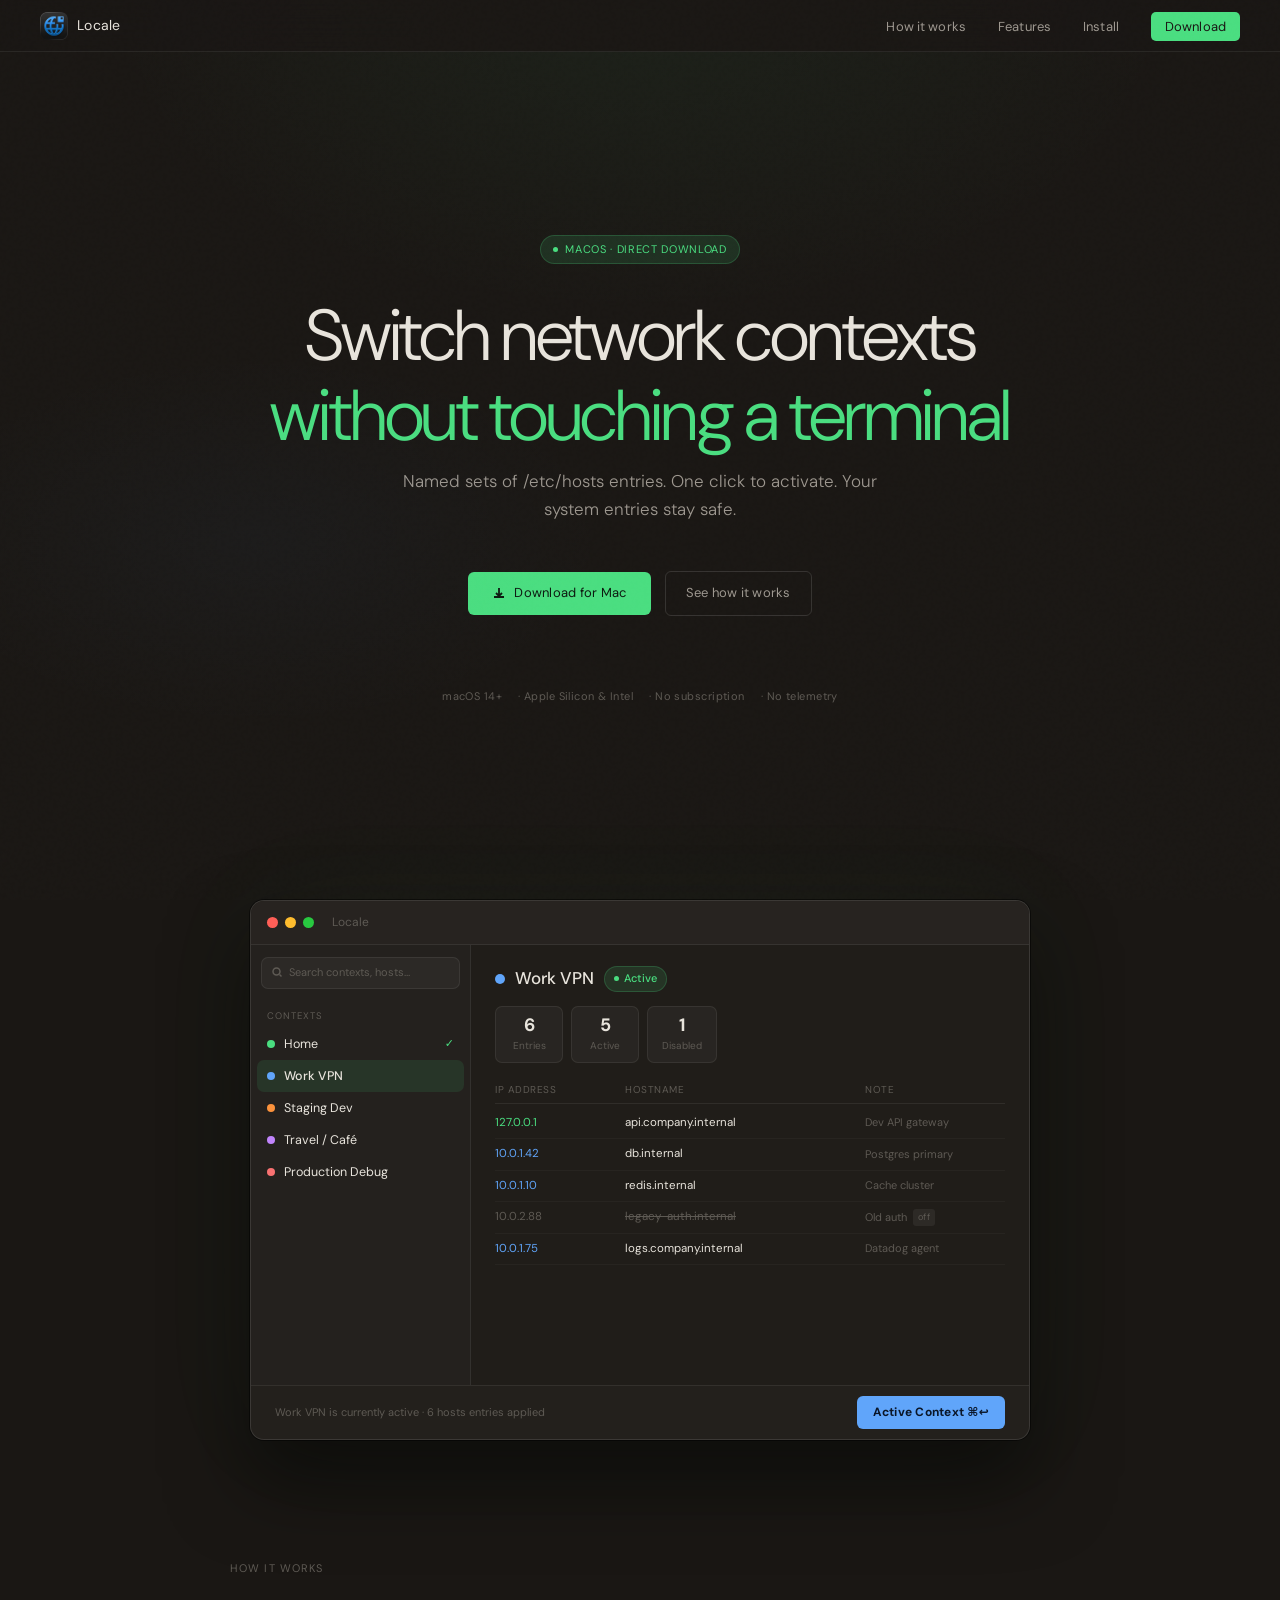
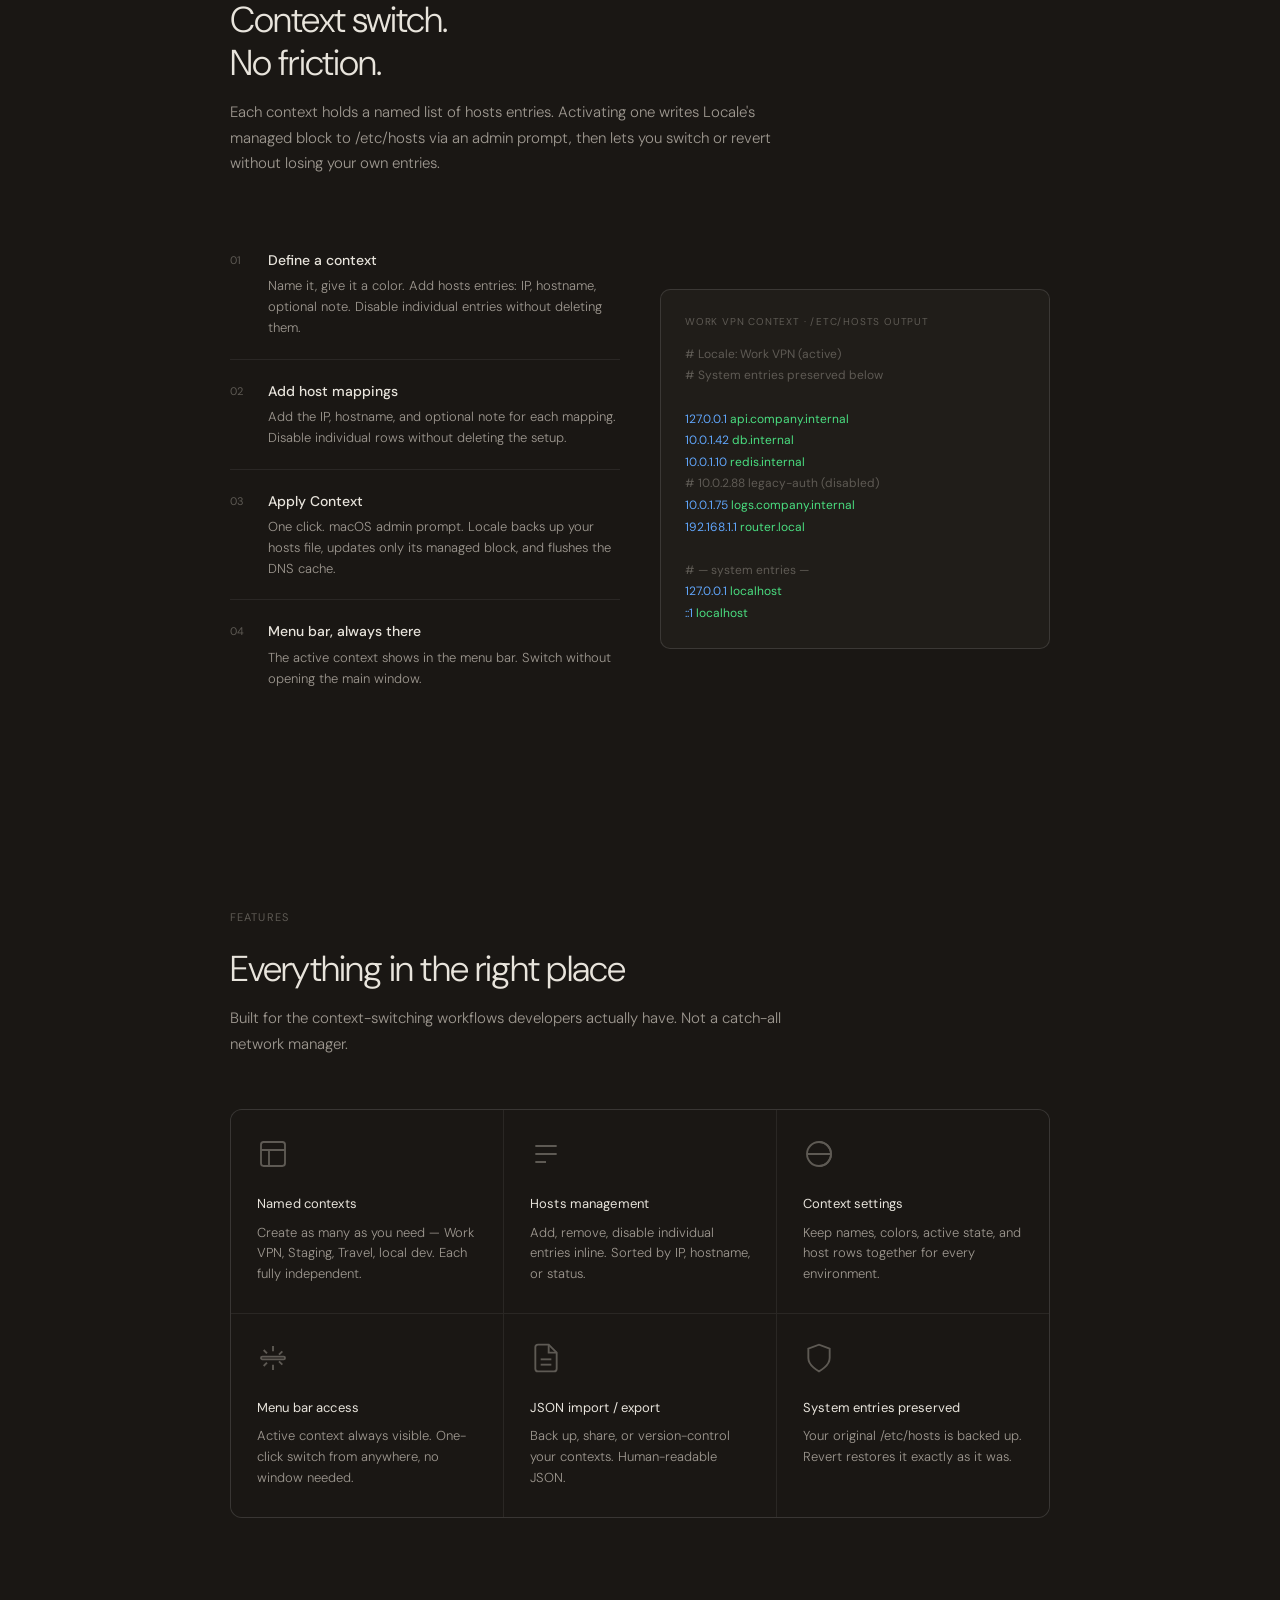
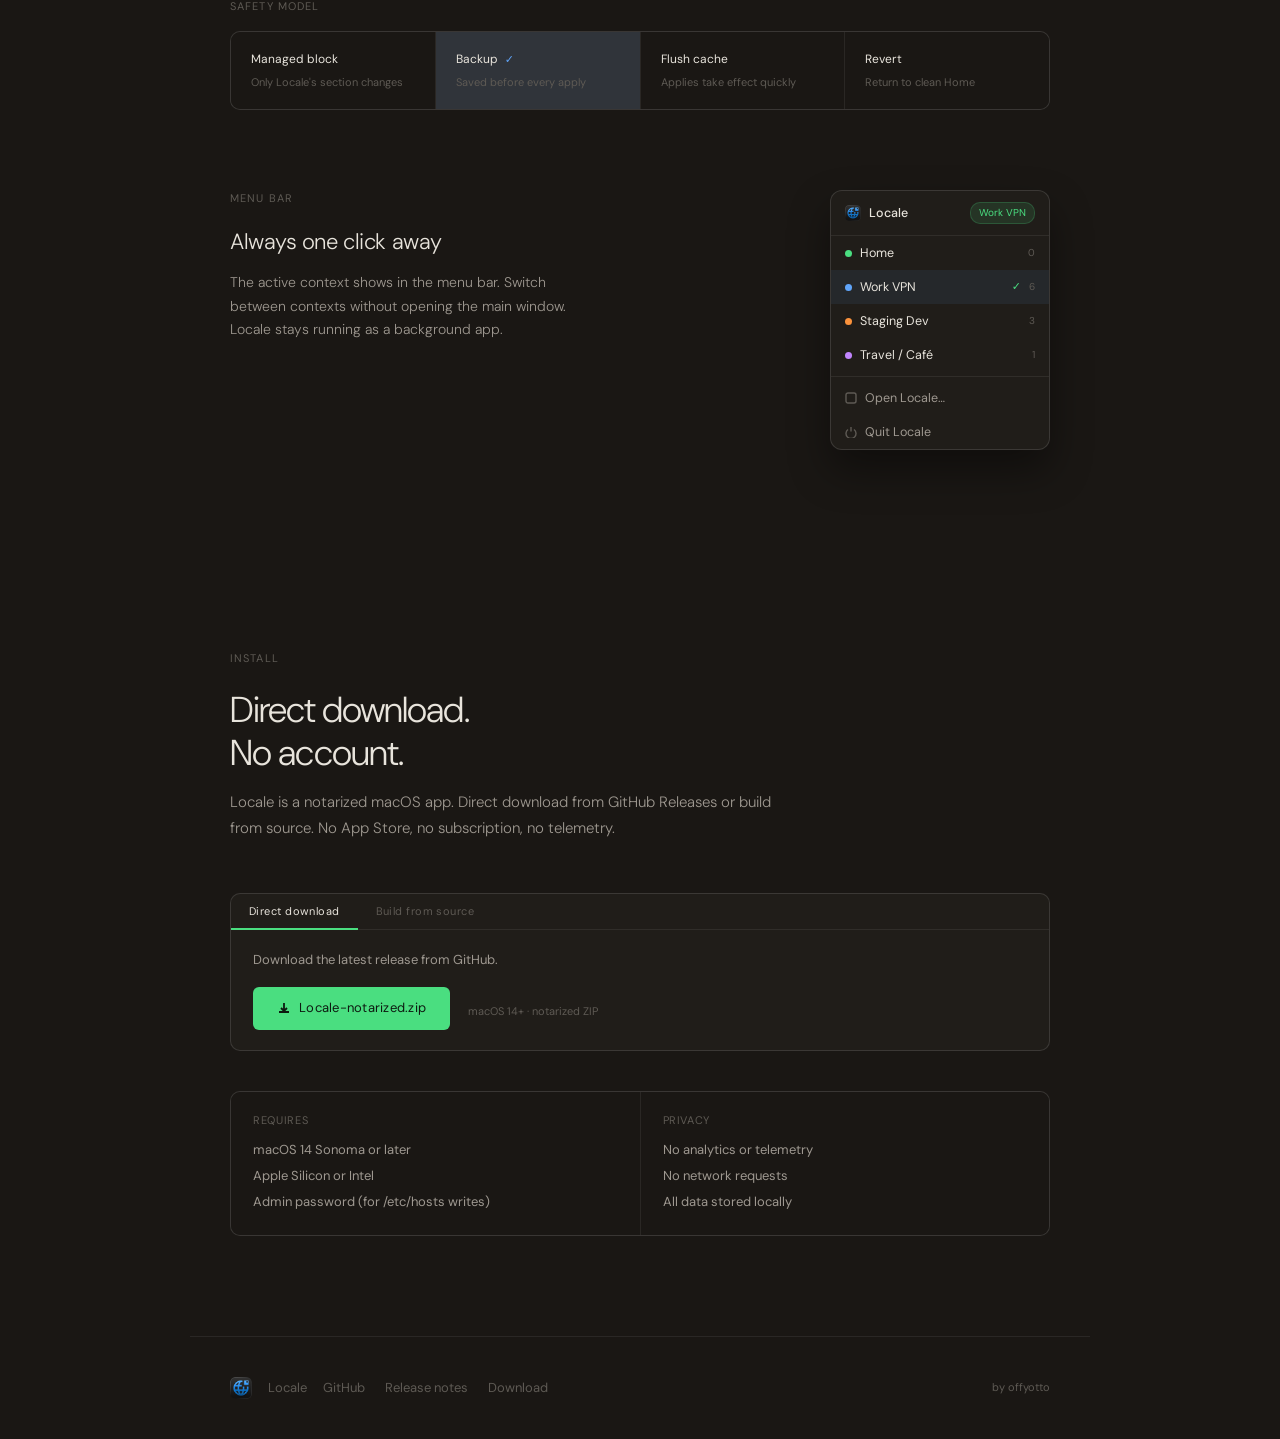
==== website/index.html @ 6a1f57a1 "Use DM Sans across website" ====
<!DOCTYPE html>
<html lang="en">
<head>
<meta charset="UTF-8">
<meta name="viewport" content="width=device-width, initial-scale=1.0">
<title>Locale — macOS Network Context Manager</title>
<meta name="description" content="Locale is a native macOS utility for switching named /etc/hosts contexts safely.">
<meta name="theme-color" content="#1a1714">
<meta property="og:title" content="Locale">
<meta property="og:description" content="Switch named /etc/hosts contexts on macOS without hand-editing system files.">
<meta property="og:type" content="website">
<link rel="icon" href="assets/app-icon-dark.png?v=6" type="image/png" sizes="1024x1024">
<link rel="apple-touch-icon" href="assets/app-icon-dark.png?v=6">
<link rel="preconnect" href="https://fonts.googleapis.com">
<link rel="preconnect" href="https://fonts.gstatic.com" crossorigin>
<link href="https://fonts.googleapis.com/css2?family=DM+Sans:ital,opsz,wght@0,9..40,300;0,9..40,400;0,9..40,500;0,9..40,700;1,9..40,300&display=swap" rel="stylesheet">
<style>
  *, *::before, *::after { box-sizing: border-box; margin: 0; padding: 0; }

  :root {
    --bg: #1a1714;
    --bg2: #201d19;
    --bg3: #272320;
    --border: rgba(255,255,255,0.07);
    --border2: rgba(255,255,255,0.12);
    --text: #e8e4dc;
    --text2: #9e9890;
    --text3: #5e5a54;
    --green: #4ade80;
    --green-dim: rgba(74,222,128,0.12);
    --green-border: rgba(74,222,128,0.2);
    --blue: #60a5fa;
    --blue-dim: rgba(96,165,250,0.1);
    --site-font: 'DM Sans', system-ui, sans-serif;
    --mono: var(--site-font);
    --sans: var(--site-font);
  }

  html { scroll-behavior: smooth; }

  body {
    background: var(--bg);
    color: var(--text);
    font-family: var(--sans);
    font-size: 16px;
    line-height: 1.6;
    -webkit-font-smoothing: antialiased;
    overflow-x: hidden;
  }

  /* NAV */
  nav {
    position: fixed;
    top: 0; left: 0; right: 0;
    z-index: 100;
    display: flex;
    align-items: center;
    justify-content: space-between;
    padding: 0 40px;
    height: 52px;
    background: rgba(26,23,20,0.85);
    backdrop-filter: blur(12px);
    border-bottom: 1px solid var(--border);
  }

  .nav-logo {
    display: flex;
    align-items: center;
    gap: 9px;
    text-decoration: none;
  }

  .nav-icon {
    width: 28px;
    height: 28px;
    background: transparent;
    border: 0;
    border-radius: 6px;
    display: flex;
    align-items: center;
    justify-content: center;
    overflow: hidden;
  }

  .nav-icon svg { width: 12px; height: 12px; }

  .nav-icon img,
  .mb-app-icon,
  .footer-icon {
    display: block;
    width: 100%;
    height: 100%;
    object-fit: contain;
  }

  .mb-app-icon {
    width: 16px;
    height: 16px;
    border-radius: 4px;
  }

  .footer-icon {
    width: 22px;
    height: 22px;
    border-radius: 5px;
  }

  .nav-wordmark {
    font-family: var(--mono);
    font-size: 14px;
    color: var(--text);
    letter-spacing: 0.02em;
  }

  .nav-links {
    display: flex;
    align-items: center;
    gap: 32px;
    list-style: none;
  }

  .nav-links a {
    font-size: 13px;
    color: var(--text2);
    text-decoration: none;
    letter-spacing: 0.01em;
    transition: color 0.15s;
  }

  .nav-links a:hover { color: var(--text); }

  .nav-download {
    font-family: var(--mono);
    font-size: 12px;
    color: var(--bg) !important;
    background: var(--green);
    padding: 6px 14px;
    border-radius: 5px;
    text-decoration: none;
    letter-spacing: 0.01em;
    transition: opacity 0.15s !important;
  }

  .nav-download:hover { opacity: 0.88; }

  /* HERO */
  .hero {
    min-height: 100vh;
    display: flex;
    flex-direction: column;
    align-items: center;
    justify-content: center;
    padding: 120px 40px 80px;
    text-align: center;
    position: relative;
  }

  .hero::before {
    content: '';
    position: absolute;
    top: 0; left: 0; right: 0; bottom: 0;
    background:
      radial-gradient(ellipse 60% 50% at 50% 0%, rgba(74,222,128,0.05) 0%, transparent 70%),
      radial-gradient(ellipse 40% 30% at 20% 60%, rgba(96,165,250,0.03) 0%, transparent 70%);
    pointer-events: none;
  }

  .hero-badge {
    display: inline-flex;
    align-items: center;
    gap: 7px;
    font-family: var(--mono);
    font-size: 11px;
    color: var(--green);
    background: var(--green-dim);
    border: 1px solid var(--green-border);
    padding: 5px 12px;
    border-radius: 20px;
    letter-spacing: 0.06em;
    text-transform: uppercase;
    margin-bottom: 32px;
  }

  .hero-badge-dot {
    width: 5px; height: 5px;
    background: var(--green);
    border-radius: 50%;
    animation: pulse 2s ease-in-out infinite;
  }

  @keyframes pulse {
    0%, 100% { opacity: 1; transform: scale(1); }
    50% { opacity: 0.5; transform: scale(0.8); }
  }

  .hero-title {
    font-family: var(--sans);
    font-size: clamp(40px, 6vw, 72px);
    font-weight: 300;
    line-height: 1.1;
    letter-spacing: -0.03em;
    color: var(--text);
    margin-bottom: 12px;
    max-width: 800px;
  }

  .hero-title em {
    font-style: normal;
    color: var(--green);
  }

  .hero-sub {
    font-size: 17px;
    font-weight: 300;
    color: var(--text2);
    max-width: 480px;
    margin: 0 auto 48px;
    line-height: 1.65;
  }

  .hero-actions {
    display: flex;
    align-items: center;
    gap: 14px;
    margin-bottom: 72px;
    flex-wrap: wrap;
    justify-content: center;
  }

  .btn-primary {
    font-family: var(--mono);
    font-size: 13px;
    background: var(--green);
    color: #0d1a10;
    padding: 11px 24px;
    border-radius: 6px;
    text-decoration: none;
    letter-spacing: 0.02em;
    transition: opacity 0.15s, transform 0.15s;
    display: inline-flex;
    align-items: center;
    gap: 8px;
  }

  .btn-primary:hover { opacity: 0.88; transform: translateY(-1px); }

  .btn-secondary {
    font-family: var(--mono);
    font-size: 13px;
    color: var(--text2);
    padding: 11px 20px;
    border-radius: 6px;
    border: 1px solid var(--border2);
    text-decoration: none;
    letter-spacing: 0.02em;
    transition: color 0.15s, border-color 0.15s;
    background: transparent;
    cursor: pointer;
  }

  .btn-secondary:hover { color: var(--text); border-color: rgba(255,255,255,0.2); }

  .hero-meta {
    font-family: var(--mono);
    font-size: 11px;
    color: var(--text3);
    letter-spacing: 0.04em;
    display: flex;
    align-items: center;
    gap: 16px;
  }

  .hero-meta span::before { content: '· '; }
  .hero-meta span:first-child::before { content: ''; }

  /* APP SCREENSHOT */
  .screenshot-wrap {
    width: 100%;
    max-width: 860px;
    margin: 0 auto 120px;
    padding: 0 40px;
    opacity: 0;
    transform: translateY(24px);
    transition: opacity 0.7s ease, transform 0.7s ease;
  }

  .screenshot-wrap.visible { opacity: 1; transform: translateY(0); }

  .screenshot-frame {
    background: var(--bg2);
    border: 1px solid var(--border2);
    border-radius: 14px;
    overflow: hidden;
    box-shadow:
      0 0 0 1px rgba(0,0,0,0.5),
      0 40px 80px rgba(0,0,0,0.5),
      0 0 120px rgba(74,222,128,0.04);
  }

  .screenshot-titlebar {
    background: var(--bg3);
    border-bottom: 1px solid var(--border);
    padding: 12px 16px;
    display: flex;
    align-items: center;
    gap: 10px;
  }

  .traffic-lights {
    display: flex;
    gap: 7px;
  }

  .tl {
    width: 11px; height: 11px;
    border-radius: 50%;
  }

  .tl-red { background: #ff5f57; }
  .tl-yellow { background: #febc2e; }
  .tl-green { background: #28c840; }

  .titlebar-name {
    font-family: var(--mono);
    font-size: 12px;
    color: var(--text3);
    margin-left: 8px;
  }

  /* APP MOCKUP */
  .app-body {
    display: grid;
    grid-template-columns: 220px 1fr;
    min-height: 440px;
  }

  .app-sidebar {
    background: rgba(255,255,255,0.02);
    border-right: 1px solid var(--border);
    padding: 12px 0;
  }

  .app-search {
    margin: 0 10px 12px;
    background: rgba(255,255,255,0.04);
    border: 1px solid var(--border);
    border-radius: 7px;
    padding: 6px 10px;
    display: flex;
    align-items: center;
    gap: 6px;
  }

  .app-search span {
    font-family: var(--mono);
    font-size: 11px;
    color: var(--text3);
  }

  .sidebar-section-label {
    font-family: var(--mono);
    font-size: 9.5px;
    letter-spacing: 0.1em;
    color: var(--text3);
    padding: 8px 16px 4px;
    text-transform: uppercase;
  }

  .ctx-row {
    display: flex;
    align-items: center;
    gap: 9px;
    padding: 6px 10px;
    margin: 0 6px;
    border-radius: 7px;
    cursor: default;
    transition: background 0.1s;
  }

  .ctx-row.active {
    background: rgba(74,222,128,0.1);
  }

  .ctx-row:not(.active):hover { background: rgba(255,255,255,0.04); }

  .ctx-dot {
    width: 8px; height: 8px;
    border-radius: 50%;
    flex-shrink: 0;
  }

  .ctx-name {
    font-size: 12.5px;
    color: var(--text);
    flex: 1;
  }

  .ctx-name,
  .host-ip,
  .host-name,
  .host-note,
  .mb-row-left,
  .install-cmd-text {
    min-width: 0;
    overflow: hidden;
    text-overflow: ellipsis;
    white-space: nowrap;
  }

  .ctx-row.active .ctx-name { font-weight: 500; }

  .ctx-check {
    font-family: var(--mono);
    font-size: 11px;
    color: var(--green);
  }

  .app-main {
    padding: 20px 24px;
    display: flex;
    flex-direction: column;
    gap: 14px;
  }

  .app-context-header {
    display: flex;
    align-items: center;
    gap: 10px;
  }

  .app-ctx-dot {
    width: 10px; height: 10px;
    border-radius: 50%;
    background: var(--blue);
  }

  .app-ctx-name {
    font-size: 17px;
    font-weight: 500;
    color: var(--text);
  }

  .active-badge {
    display: inline-flex;
    align-items: center;
    gap: 5px;
    font-size: 11px;
    color: var(--green);
    background: var(--green-dim);
    border: 1px solid var(--green-border);
    padding: 3px 9px;
    border-radius: 20px;
    font-weight: 500;
  }

  .active-badge-dot {
    width: 5px; height: 5px;
    background: var(--green);
    border-radius: 50%;
    animation: pulse 2s ease-in-out infinite;
  }

  .app-stats {
    display: flex;
    gap: 8px;
  }

  .stat-chip {
    background: rgba(255,255,255,0.04);
    border: 1px solid var(--border);
    border-radius: 7px;
    padding: 8px 14px;
    text-align: center;
    min-width: 68px;
  }

  .stat-n {
    font-family: var(--mono);
    font-size: 18px;
    font-weight: 700;
    color: var(--text);
    line-height: 1.2;
  }

  .stat-label {
    font-size: 10px;
    color: var(--text3);
    margin-top: 1px;
  }

  .host-table {
    flex: 1;
  }

  .host-table-head {
    display: grid;
    grid-template-columns: 130px 1fr 140px;
    padding: 5px 0;
    border-bottom: 1px solid var(--border);
    margin-bottom: 4px;
  }

  .host-table-head span {
    font-family: var(--mono);
    font-size: 10px;
    color: var(--text3);
    letter-spacing: 0.05em;
    text-transform: uppercase;
  }

  .host-row {
    display: grid;
    grid-template-columns: 130px 1fr 140px;
    padding: 6px 0;
    border-bottom: 1px solid rgba(255,255,255,0.03);
    align-items: center;
  }

  .host-ip {
    font-family: var(--mono);
    font-size: 11.5px;
    color: var(--blue);
  }

  .host-ip.loopback { color: var(--green); }
  .host-ip.disabled { color: var(--text3); }

  .host-name {
    font-family: var(--mono);
    font-size: 11.5px;
    color: var(--text);
  }

  .host-name.disabled {
    color: var(--text3);
    text-decoration: line-through;
    text-decoration-color: var(--text3);
  }

  .host-note {
    font-size: 11px;
    color: var(--text3);
    display: flex;
    align-items: center;
    gap: 6px;
  }

  .off-pill {
    font-family: var(--mono);
    font-size: 9px;
    background: rgba(255,255,255,0.06);
    border-radius: 3px;
    padding: 1px 5px;
    color: var(--text3);
    letter-spacing: 0.05em;
  }

  .app-bottom {
    display: flex;
    align-items: center;
    justify-content: space-between;
    padding: 10px 24px;
    border-top: 1px solid var(--border);
    background: rgba(255,255,255,0.01);
  }

  .app-status-text {
    font-family: var(--mono);
    font-size: 11px;
    color: var(--text3);
  }

  .apply-btn {
    font-family: var(--mono);
    font-size: 12px;
    background: var(--blue);
    color: #0a1628;
    padding: 7px 16px;
    border-radius: 6px;
    font-weight: 700;
    letter-spacing: 0.02em;
  }

  /* FEATURES */
  .section {
    max-width: 900px;
    margin: 0 auto;
    padding: 0 40px 100px;
  }

  .section-label {
    font-family: var(--mono);
    font-size: 11px;
    letter-spacing: 0.1em;
    color: var(--text3);
    text-transform: uppercase;
    margin-bottom: 20px;
  }

  .section-title {
    font-size: clamp(26px, 3vw, 36px);
    font-weight: 300;
    letter-spacing: -0.025em;
    color: var(--text);
    line-height: 1.2;
    margin-bottom: 16px;
  }

  .section-body {
    font-size: 15px;
    font-weight: 300;
    color: var(--text2);
    max-width: 560px;
    line-height: 1.7;
    margin-bottom: 52px;
  }

  .features-grid {
    display: grid;
    grid-template-columns: repeat(3, 1fr);
    gap: 1px;
    background: var(--border);
    border: 1px solid var(--border);
    border-radius: 12px;
    overflow: hidden;
    margin-bottom: 80px;
  }

  .feature-cell {
    background: var(--bg);
    padding: 28px 26px;
    transition: background 0.2s;
  }

  .feature-cell:hover { background: var(--bg2); }

  .feature-icon {
    width: 32px;
    height: 32px;
    margin-bottom: 16px;
    color: var(--text3);
  }

  .feature-title {
    font-family: var(--mono);
    font-size: 13px;
    color: var(--text);
    margin-bottom: 8px;
    letter-spacing: 0.01em;
  }

  .feature-desc {
    font-size: 13px;
    font-weight: 300;
    color: var(--text2);
    line-height: 1.6;
  }

  /* HOW IT WORKS */
  .how-grid {
    display: grid;
    grid-template-columns: 1fr 1fr;
    gap: 40px;
    align-items: center;
    margin-bottom: 100px;
  }

  .how-steps {
    display: flex;
    flex-direction: column;
    gap: 0;
  }

  .how-step {
    display: flex;
    gap: 18px;
    padding: 20px 0;
    border-bottom: 1px solid var(--border);
    opacity: 0;
    transform: translateX(-12px);
    transition: opacity 0.5s ease, transform 0.5s ease;
  }

  .how-step.visible { opacity: 1; transform: translateX(0); }
  .how-step:last-child { border-bottom: none; }

  .how-step-n {
    font-family: var(--mono);
    font-size: 11px;
    color: var(--text3);
    padding-top: 3px;
    min-width: 20px;
  }

  .how-step-content {}

  .how-step-title {
    font-size: 14px;
    font-weight: 500;
    color: var(--text);
    margin-bottom: 5px;
  }

  .how-step-desc {
    font-size: 13px;
    font-weight: 300;
    color: var(--text2);
    line-height: 1.6;
  }

  .how-code {
    background: var(--bg2);
    border: 1px solid var(--border2);
    border-radius: 10px;
    padding: 24px;
    overflow: hidden;
  }

  .how-code-label {
    font-family: var(--mono);
    font-size: 10px;
    color: var(--text3);
    letter-spacing: 0.08em;
    text-transform: uppercase;
    margin-bottom: 14px;
  }

  .code-block {
    font-family: var(--mono);
    font-size: 12px;
    line-height: 1.8;
  }

  .code-comment { color: var(--text3); }
  .code-ip { color: var(--blue); }
  .code-host { color: var(--green); }
  .code-note { color: #d4975b; }
  .code-dim { color: var(--text3); }

  /* SAFETY MODEL */
  .dns-row {
    display: grid;
    grid-template-columns: repeat(4, 1fr);
    gap: 1px;
    background: var(--border);
    border: 1px solid var(--border);
    border-radius: 10px;
    overflow: hidden;
    margin-bottom: 80px;
  }

  .dns-cell {
    background: var(--bg);
    padding: 18px 20px;
    transition: background 0.15s;
  }

  .dns-cell:hover { background: var(--bg2); }

  .dns-cell.selected { background: var(--blue-dim); }

  .dns-cell-name {
    font-family: var(--mono);
    font-size: 12px;
    color: var(--text);
    margin-bottom: 4px;
    display: flex;
    align-items: center;
    gap: 7px;
  }

  .dns-check {
    font-size: 11px;
    color: var(--blue);
  }

  .dns-addr {
    font-family: var(--mono);
    font-size: 11px;
    color: var(--text3);
  }

  /* MENUBAR SECTION */
  .menubar-demo {
    display: flex;
    gap: 40px;
    align-items: flex-start;
    margin-bottom: 100px;
  }

  .menubar-text { flex: 1; }

  .menubar-mockup {
    background: var(--bg2);
    border: 1px solid var(--border2);
    border-radius: 12px;
    overflow: hidden;
    width: 220px;
    flex-shrink: 0;
    box-shadow: 0 20px 40px rgba(0,0,0,0.4);
  }

  .mb-header {
    display: flex;
    align-items: center;
    justify-content: space-between;
    padding: 11px 14px;
    border-bottom: 1px solid var(--border);
  }

  .mb-header-left {
    display: flex;
    align-items: center;
    gap: 8px;
    font-family: var(--mono);
    font-size: 12.5px;
    color: var(--text);
    font-weight: 500;
  }

  .mb-active-pill {
    font-family: var(--mono);
    font-size: 10px;
    color: var(--green);
    background: var(--green-dim);
    border: 1px solid var(--green-border);
    padding: 2px 8px;
    border-radius: 10px;
  }

  .mb-row {
    display: flex;
    align-items: center;
    justify-content: space-between;
    padding: 7px 14px;
    transition: background 0.1s;
  }

  .mb-row:hover { background: rgba(255,255,255,0.05); }

  .mb-row-left {
    display: flex;
    align-items: center;
    gap: 8px;
    font-size: 12.5px;
    color: var(--text);
  }

  .mb-dot {
    width: 7px; height: 7px;
    border-radius: 50%;
  }

  .mb-row-right {
    display: flex;
    align-items: center;
    gap: 8px;
  }

  .mb-check { font-family: var(--mono); font-size: 11px; color: var(--green); }
  .mb-count { font-family: var(--mono); font-size: 10px; color: var(--text3); }

  .mb-divider {
    height: 1px;
    background: var(--border);
    margin: 4px 0;
  }

  .mb-action {
    display: flex;
    align-items: center;
    gap: 8px;
    padding: 7px 14px;
    font-size: 12.5px;
    color: var(--text2);
    transition: background 0.1s;
  }

  .mb-action:hover { background: rgba(255,255,255,0.05); }

  /* INSTALL */
  .install-block {
    background: var(--bg2);
    border: 1px solid var(--border2);
    border-radius: 10px;
    overflow: hidden;
    margin-bottom: 40px;
  }

  .install-tab-row {
    display: flex;
    border-bottom: 1px solid var(--border);
  }

  .install-tab {
    font-family: var(--mono);
    font-size: 11px;
    padding: 10px 18px;
    color: var(--text3);
    letter-spacing: 0.04em;
    cursor: pointer;
    border-bottom: 2px solid transparent;
    margin-bottom: -1px;
    transition: color 0.15s;
    background: none;
    border-top: none;
    border-left: none;
    border-right: none;
  }

  .install-tab.active {
    color: var(--text);
    border-bottom-color: var(--green);
  }

  .install-content {
    padding: 20px 22px;
  }

  .install-cmd {
    font-family: var(--mono);
    font-size: 13px;
    color: var(--text2);
    display: flex;
    align-items: center;
    gap: 10px;
  }

  .install-prompt { color: var(--text3); }
  .install-cmd-text { color: var(--green); }

  /* FOOTER */
  footer {
    border-top: 1px solid var(--border);
    padding: 40px;
    display: flex;
    align-items: center;
    justify-content: space-between;
    max-width: 900px;
    margin: 0 auto;
  }

  .footer-left {
    display: flex;
    align-items: center;
    gap: 16px;
  }

  .footer-logo {
    font-family: var(--mono);
    font-size: 13px;
    color: var(--text3);
  }

  .footer-links {
    display: flex;
    gap: 20px;
  }

  .footer-links a {
    font-size: 13px;
    color: var(--text3);
    text-decoration: none;
    transition: color 0.15s;
  }

  .footer-links a:hover { color: var(--text2); }

  .footer-right {
    font-family: var(--mono);
    font-size: 11px;
    color: var(--text3);
  }

  /* RESPONSIVE */
  @media (max-width: 920px) {
    nav {
      padding: 0 22px;
    }

    .nav-links {
      gap: 18px;
    }

    .hero {
      padding-right: 24px;
      padding-left: 24px;
    }

    .screenshot-wrap,
    .section {
      padding-right: 24px;
      padding-left: 24px;
    }

    .features-grid {
      grid-template-columns: repeat(2, 1fr);
    }

    .how-grid,
    .menubar-demo {
      grid-template-columns: 1fr;
      display: grid;
      gap: 28px;
    }

    .menubar-mockup {
      width: min(100%, 320px);
    }

    .dns-row {
      grid-template-columns: repeat(2, 1fr);
    }
  }

  @media (max-width: 640px) {
    nav {
      height: 58px;
      padding: 0 16px;
    }

    .nav-links li:not(:last-child) {
      display: none;
    }

    .nav-download {
      padding: 7px 12px;
    }

    .hero {
      min-height: auto;
      padding: 104px 18px 64px;
    }

    .hero-title {
      font-size: clamp(38px, 12vw, 58px);
    }

    .hero-actions,
    .hero-meta {
      display: grid;
      width: 100%;
      max-width: 320px;
    }

    .btn-primary,
    .btn-secondary {
      justify-content: center;
    }

    .hero-meta {
      gap: 6px;
      justify-items: center;
    }

    .hero-meta span::before {
      content: "";
    }

    .screenshot-wrap {
      padding: 0 14px;
      margin-bottom: 76px;
    }

    .app-body {
      grid-template-columns: 1fr;
      min-height: 390px;
    }

    .app-sidebar {
      display: none;
    }

    .app-main {
      padding: 18px;
    }

    .app-context-header {
      flex-wrap: wrap;
    }

    .app-stats {
      display: grid;
      grid-template-columns: repeat(3, minmax(0, 1fr));
    }

    .stat-chip {
      min-width: 0;
      padding: 8px;
    }

    .host-table-head,
    .host-row {
      grid-template-columns: 112px minmax(0, 1fr);
    }

    .host-table-head span:last-child,
    .host-note {
      display: none;
    }

    .app-bottom {
      align-items: flex-start;
      flex-direction: column;
      gap: 10px;
      padding: 12px 18px;
    }

    .section {
      padding: 0 18px 76px;
    }

    .features-grid,
    .dns-row {
      grid-template-columns: 1fr;
    }

    .how-code {
      padding: 18px;
      overflow-x: auto;
    }

    .code-block {
      min-width: 420px;
    }

    .install-tab {
      flex: 1;
      padding-right: 10px;
      padding-left: 10px;
    }

    #install > div[style*="grid-template-columns"] {
      grid-template-columns: 1fr !important;
    }

    footer {
      align-items: flex-start;
      flex-direction: column;
      gap: 18px;
      padding: 28px 18px;
    }

    .footer-left,
    .footer-links {
      flex-wrap: wrap;
    }
  }

  /* SCROLL REVEAL */
  .reveal {
    opacity: 0;
    transform: translateY(16px);
    transition: opacity 0.6s ease, transform 0.6s ease;
  }

  .reveal.visible { opacity: 1; transform: translateY(0); }

  /* GRAIN OVERLAY */
  body::after {
    content: '';
    position: fixed;
    inset: 0;
    pointer-events: none;
    z-index: 9999;
    background-image: url("data:image/svg+xml,%3Csvg viewBox='0 0 256 256' xmlns='http://www.w3.org/2000/svg'%3E%3Cfilter id='noise'%3E%3CfeTurbulence type='fractalNoise' baseFrequency='0.9' numOctaves='4' stitchTiles='stitch'/%3E%3C/filter%3E%3Crect width='100%25' height='100%25' filter='url(%23noise)' opacity='0.035'/%3E%3C/svg%3E");
    opacity: 0.4;
  }
</style>
</head>
<body>

<nav>
  <a href="#top" class="nav-logo">
    <div class="nav-icon">
      <img src="assets/app-icon-dark.png?v=6" alt="">
    </div>
    <span class="nav-wordmark">Locale</span>
  </a>
  <ul class="nav-links">
    <li><a href="#how">How it works</a></li>
    <li><a href="#features">Features</a></li>
    <li><a href="#install">Install</a></li>
    <li><a href="https://github.com/offyotto/Locale/releases/download/v1.0.0/Locale-notarized.zip" class="nav-download">Download</a></li>
  </ul>
</nav>

<!-- HERO -->
<section class="hero" id="top">
  <div class="hero-badge">
    <div class="hero-badge-dot"></div>
    macOS · Direct download
  </div>
  <h1 class="hero-title">
    Switch network contexts<br><em>without touching a terminal</em>
  </h1>
  <p class="hero-sub">
    Named sets of /etc/hosts entries. One click to activate. Your system entries stay safe.
  </p>
  <div class="hero-actions">
    <a href="https://github.com/offyotto/Locale/releases/download/v1.0.0/Locale-notarized.zip" class="btn-primary">
      <svg width="14" height="14" viewBox="0 0 14 14" fill="none" stroke="currentColor" stroke-width="1.8">
        <path d="M7 2v7M4 7l3 3 3-3M2 11h10"/>
      </svg>
      Download for Mac
    </a>
    <a href="#how" class="btn-secondary">See how it works</a>
  </div>
  <div class="hero-meta">
    <span>macOS 14+</span>
    <span>Apple Silicon &amp; Intel</span>
    <span>No subscription</span>
    <span>No telemetry</span>
  </div>
</section>

<!-- SCREENSHOT -->
<div class="screenshot-wrap" id="screenshot">
  <div class="screenshot-frame">
    <div class="screenshot-titlebar">
      <div class="traffic-lights">
        <div class="tl tl-red"></div>
        <div class="tl tl-yellow"></div>
        <div class="tl tl-green"></div>
      </div>
      <span class="titlebar-name">Locale</span>
    </div>
    <div class="app-body">
      <div class="app-sidebar">
        <div class="app-search">
          <svg width="11" height="11" viewBox="0 0 11 11" fill="none" stroke="currentColor" stroke-width="1.5" style="color: #5e5a54; flex-shrink:0;">
            <circle cx="4.5" cy="4.5" r="3.5"/><path d="m7.5 7.5 2 2"/>
          </svg>
          <span>Search contexts, hosts…</span>
        </div>
        <div class="sidebar-section-label">Contexts</div>
        <div class="ctx-row">
          <div class="ctx-dot" style="background:#4ade80"></div>
          <span class="ctx-name">Home</span>
          <span class="ctx-check">✓</span>
        </div>
        <div class="ctx-row active">
          <div class="ctx-dot" style="background:#60a5fa"></div>
          <span class="ctx-name" style="font-weight:500">Work VPN</span>
        </div>
        <div class="ctx-row">
          <div class="ctx-dot" style="background:#fb923c"></div>
          <span class="ctx-name">Staging Dev</span>
        </div>
        <div class="ctx-row">
          <div class="ctx-dot" style="background:#c084fc"></div>
          <span class="ctx-name">Travel / Café</span>
        </div>
        <div class="ctx-row">
          <div class="ctx-dot" style="background:#f87171"></div>
          <span class="ctx-name">Production Debug</span>
        </div>
      </div>
      <div class="app-main">
        <div class="app-context-header">
          <div class="app-ctx-dot"></div>
          <span class="app-ctx-name">Work VPN</span>
          <div class="active-badge">
            <div class="active-badge-dot"></div>
            Active
          </div>
        </div>
        <div class="app-stats">
          <div class="stat-chip"><div class="stat-n">6</div><div class="stat-label">Entries</div></div>
          <div class="stat-chip"><div class="stat-n">5</div><div class="stat-label">Active</div></div>
          <div class="stat-chip"><div class="stat-n">1</div><div class="stat-label">Disabled</div></div>
        </div>
        <div class="host-table">
          <div class="host-table-head">
            <span>IP Address</span><span>Hostname</span><span>Note</span>
          </div>
          <div class="host-row">
            <span class="host-ip loopback">127.0.0.1</span>
            <span class="host-name">api.company.internal</span>
            <span class="host-note">Dev API gateway</span>
          </div>
          <div class="host-row">
            <span class="host-ip">10.0.1.42</span>
            <span class="host-name">db.internal</span>
            <span class="host-note">Postgres primary</span>
          </div>
          <div class="host-row">
            <span class="host-ip">10.0.1.10</span>
            <span class="host-name">redis.internal</span>
            <span class="host-note">Cache cluster</span>
          </div>
          <div class="host-row">
            <span class="host-ip disabled">10.0.2.88</span>
            <span class="host-name disabled">legacy-auth.internal</span>
            <span class="host-note">Old auth <span class="off-pill">off</span></span>
          </div>
          <div class="host-row">
            <span class="host-ip">10.0.1.75</span>
            <span class="host-name">logs.company.internal</span>
            <span class="host-note">Datadog agent</span>
          </div>
        </div>
      </div>
    </div>
    <div class="app-bottom">
      <span class="app-status-text">Work VPN is currently active · 6 hosts entries applied</span>
      <div class="apply-btn">Active Context ⌘↩</div>
    </div>
  </div>
</div>

<!-- HOW IT WORKS -->
<section class="section" id="how">
  <p class="section-label reveal">How it works</p>
  <h2 class="section-title reveal">Context switch.<br>No friction.</h2>
  <p class="section-body reveal">
    Each context holds a named list of hosts entries. Activating one writes Locale's managed block to /etc/hosts via an admin prompt, then lets you switch or revert without losing your own entries.
  </p>

  <div class="how-grid">
    <div class="how-steps">
      <div class="how-step" data-delay="0">
        <span class="how-step-n">01</span>
        <div class="how-step-content">
          <div class="how-step-title">Define a context</div>
          <div class="how-step-desc">Name it, give it a color. Add hosts entries: IP, hostname, optional note. Disable individual entries without deleting them.</div>
        </div>
      </div>
      <div class="how-step" data-delay="100">
        <span class="how-step-n">02</span>
        <div class="how-step-content">
          <div class="how-step-title">Add host mappings</div>
          <div class="how-step-desc">Add the IP, hostname, and optional note for each mapping. Disable individual rows without deleting the setup.</div>
        </div>
      </div>
      <div class="how-step" data-delay="200">
        <span class="how-step-n">03</span>
        <div class="how-step-content">
          <div class="how-step-title">Apply Context</div>
          <div class="how-step-desc">One click. macOS admin prompt. Locale backs up your hosts file, updates only its managed block, and flushes the DNS cache.</div>
        </div>
      </div>
      <div class="how-step" data-delay="300">
        <span class="how-step-n">04</span>
        <div class="how-step-content">
          <div class="how-step-title">Menu bar, always there</div>
          <div class="how-step-desc">The active context shows in the menu bar. Switch without opening the main window.</div>
        </div>
      </div>
    </div>

    <div class="how-code reveal">
      <div class="how-code-label">Work VPN context · /etc/hosts output</div>
      <div class="code-block">
        <div><span class="code-comment"># Locale: Work VPN (active)</span></div>
        <div><span class="code-comment"># System entries preserved below</span></div>
        <div>&nbsp;</div>
        <div><span class="code-ip">127.0.0.1</span>  <span class="code-host">api.company.internal</span></div>
        <div><span class="code-ip">10.0.1.42</span>  <span class="code-host">db.internal</span></div>
        <div><span class="code-ip">10.0.1.10</span>  <span class="code-host">redis.internal</span></div>
        <div><span class="code-comment"># 10.0.2.88  legacy-auth  (disabled)</span></div>
        <div><span class="code-ip">10.0.1.75</span>  <span class="code-host">logs.company.internal</span></div>
        <div><span class="code-ip">192.168.1.1</span> <span class="code-host">router.local</span></div>
        <div>&nbsp;</div>
        <div><span class="code-comment"># — system entries —</span></div>
        <div><span class="code-ip">127.0.0.1</span>  <span class="code-host">localhost</span></div>
        <div><span class="code-ip">::1</span>        <span class="code-host">localhost</span></div>
      </div>
    </div>
  </div>
</section>

<!-- FEATURES -->
<section class="section" id="features">
  <p class="section-label reveal">Features</p>
  <h2 class="section-title reveal">Everything in the right place</h2>
  <p class="section-body reveal">
    Built for the context-switching workflows developers actually have. Not a catch-all network manager.
  </p>

  <div class="features-grid reveal">
    <div class="feature-cell">
      <svg class="feature-icon" viewBox="0 0 24 24" fill="none" stroke="currentColor" stroke-width="1.4">
        <rect x="3" y="3" width="18" height="18" rx="2"/>
        <path d="M3 9h18M9 21V9"/>
      </svg>
      <div class="feature-title">Named contexts</div>
      <div class="feature-desc">Create as many as you need — Work VPN, Staging, Travel, local dev. Each fully independent.</div>
    </div>
    <div class="feature-cell">
      <svg class="feature-icon" viewBox="0 0 24 24" fill="none" stroke="currentColor" stroke-width="1.4">
        <path d="M4 6h16M4 12h16M4 18h8"/>
      </svg>
      <div class="feature-title">Hosts management</div>
      <div class="feature-desc">Add, remove, disable individual entries inline. Sorted by IP, hostname, or status.</div>
    </div>
    <div class="feature-cell">
      <svg class="feature-icon" viewBox="0 0 24 24" fill="none" stroke="currentColor" stroke-width="1.4">
        <circle cx="12" cy="12" r="9"/>
        <path d="M12 3a9 9 0 0 1 0 18M3 12h18"/>
      </svg>
      <div class="feature-title">Context settings</div>
      <div class="feature-desc">Keep names, colors, active state, and host rows together for every environment.</div>
    </div>
    <div class="feature-cell">
      <svg class="feature-icon" viewBox="0 0 24 24" fill="none" stroke="currentColor" stroke-width="1.4">
        <rect x="3" y="11" width="18" height="2" rx="1"/>
        <path d="M12 3v4M12 17v4M5 6l2.5 2.5M16.5 14.5 19 17M5 18l2.5-2.5M16.5 9.5 19 7"/>
      </svg>
      <div class="feature-title">Menu bar access</div>
      <div class="feature-desc">Active context always visible. One-click switch from anywhere, no window needed.</div>
    </div>
    <div class="feature-cell">
      <svg class="feature-icon" viewBox="0 0 24 24" fill="none" stroke="currentColor" stroke-width="1.4">
        <path d="M14 2H6a2 2 0 0 0-2 2v16a2 2 0 0 0 2 2h12a2 2 0 0 0 2-2V8z"/>
        <polyline points="14,2 14,8 20,8"/>
        <line x1="16" y1="13" x2="8" y2="13"/>
        <line x1="16" y1="17" x2="8" y2="17"/>
      </svg>
      <div class="feature-title">JSON import / export</div>
      <div class="feature-desc">Back up, share, or version-control your contexts. Human-readable JSON.</div>
    </div>
    <div class="feature-cell">
      <svg class="feature-icon" viewBox="0 0 24 24" fill="none" stroke="currentColor" stroke-width="1.4">
        <path d="M12 22s8-4 8-10V5l-8-3-8 3v7c0 6 8 10 8 10z"/>
      </svg>
      <div class="feature-title">System entries preserved</div>
      <div class="feature-desc">Your original /etc/hosts is backed up. Revert restores it exactly as it was.</div>
    </div>
  </div>

  <!-- Safety model -->
  <p class="section-label reveal" style="margin-bottom:16px">Safety model</p>
  <div class="dns-row reveal">
    <div class="dns-cell">
      <div class="dns-cell-name">Managed block</div>
      <div class="dns-addr">Only Locale's section changes</div>
    </div>
    <div class="dns-cell selected">
      <div class="dns-cell-name">
        Backup
        <span class="dns-check">✓</span>
      </div>
      <div class="dns-addr">Saved before every apply</div>
    </div>
    <div class="dns-cell">
      <div class="dns-cell-name">Flush cache</div>
      <div class="dns-addr">Applies take effect quickly</div>
    </div>
    <div class="dns-cell">
      <div class="dns-cell-name">Revert</div>
      <div class="dns-addr">Return to clean Home</div>
    </div>
  </div>

  <!-- Menu bar mockup -->
  <div class="menubar-demo reveal">
    <div class="menubar-text">
      <p class="section-label" style="margin-bottom:16px">Menu bar</p>
      <h3 style="font-size:22px;font-weight:300;letter-spacing:-0.02em;margin-bottom:12px;color:var(--text)">Always one click away</h3>
      <p style="font-size:14px;font-weight:300;color:var(--text2);line-height:1.7;max-width:340px">
        The active context shows in the menu bar. Switch between contexts without opening the main window. Locale stays running as a background app.
      </p>
    </div>
    <div class="menubar-mockup">
      <div class="mb-header">
        <div class="mb-header-left">
          <img class="mb-app-icon" src="assets/app-icon-dark.png?v=6" alt="">
          Locale
        </div>
        <span class="mb-active-pill">Work VPN</span>
      </div>
      <div class="mb-row">
        <div class="mb-row-left">
          <div class="mb-dot" style="background:#4ade80"></div>
          Home
        </div>
        <div class="mb-row-right">
          <span class="mb-count">0</span>
        </div>
      </div>
      <div class="mb-row" style="background:rgba(96,165,250,0.08)">
        <div class="mb-row-left">
          <div class="mb-dot" style="background:#60a5fa"></div>
          Work VPN
        </div>
        <div class="mb-row-right">
          <span class="mb-check">✓</span>
          <span class="mb-count">6</span>
        </div>
      </div>
      <div class="mb-row">
        <div class="mb-row-left">
          <div class="mb-dot" style="background:#fb923c"></div>
          Staging Dev
        </div>
        <div class="mb-row-right">
          <span class="mb-count">3</span>
        </div>
      </div>
      <div class="mb-row">
        <div class="mb-row-left">
          <div class="mb-dot" style="background:#c084fc"></div>
          Travel / Café
        </div>
        <div class="mb-row-right">
          <span class="mb-count">1</span>
        </div>
      </div>
      <div class="mb-divider"></div>
      <div class="mb-action">
        <svg width="12" height="12" viewBox="0 0 12 12" fill="none" stroke="currentColor" stroke-width="1.4" style="color:#5e5a54">
          <rect x="1" y="1" width="10" height="10" rx="2"/>
        </svg>
        Open Locale…
      </div>
      <div class="mb-action">
        <svg width="12" height="12" viewBox="0 0 12 12" fill="none" stroke="currentColor" stroke-width="1.4" style="color:#5e5a54">
          <path d="M6 1v4.5M3 3.5A5 5 0 1 0 9 3.5"/>
        </svg>
        Quit Locale
      </div>
    </div>
  </div>
</section>

<!-- INSTALL -->
<section class="section" id="install">
  <p class="section-label reveal">Install</p>
  <h2 class="section-title reveal">Direct download.<br>No account.</h2>
  <p class="section-body reveal">
    Locale is a notarized macOS app. Direct download from GitHub Releases or build from source. No App Store, no subscription, no telemetry.
  </p>

  <div class="install-block reveal">
    <div class="install-tab-row">
      <button class="install-tab active" onclick="switchTab(this, 'direct')">Direct download</button>
      <button class="install-tab" onclick="switchTab(this, 'source')">Build from source</button>
    </div>
    <div class="install-content" id="tab-direct">
      <div class="install-cmd">
        <span style="font-size:13px;color:var(--text2)">Download the latest release from GitHub.</span>
      </div>
      <div style="margin-top:16px">
        <a href="https://github.com/offyotto/Locale/releases/download/v1.0.0/Locale-notarized.zip" class="btn-primary" style="display:inline-flex">
          <svg width="14" height="14" viewBox="0 0 14 14" fill="none" stroke="currentColor" stroke-width="1.8">
            <path d="M7 2v7M4 7l3 3 3-3M2 11h10"/>
          </svg>
          Locale-notarized.zip
        </a>
        <span style="font-family:var(--mono);font-size:11px;color:var(--text3);margin-left:14px">macOS 14+ · notarized ZIP</span>
      </div>
    </div>
    <div class="install-content" id="tab-source" style="display:none">
      <div class="install-cmd">
        <span class="install-prompt">$</span>
        <span class="install-cmd-text">git clone https://github.com/offyotto/Locale.git</span>
      </div>
      <div class="install-cmd" style="margin-top:8px">
        <span class="install-prompt">$</span>
        <span class="install-cmd-text">cd Locale &amp;&amp; swift build -c release</span>
      </div>
    </div>
  </div>

  <div style="display:grid;grid-template-columns:1fr 1fr;gap:1px;background:var(--border);border:1px solid var(--border);border-radius:10px;overflow:hidden;" class="reveal">
    <div style="background:var(--bg);padding:20px 22px;">
      <div style="font-family:var(--mono);font-size:11px;color:var(--text3);margin-bottom:8px;letter-spacing:0.06em;text-transform:uppercase;">Requires</div>
      <div style="font-size:13px;color:var(--text2);line-height:2;font-family:var(--mono)">
        macOS 14 Sonoma or later<br>
        Apple Silicon or Intel<br>
        Admin password (for /etc/hosts writes)
      </div>
    </div>
    <div style="background:var(--bg);padding:20px 22px;">
      <div style="font-family:var(--mono);font-size:11px;color:var(--text3);margin-bottom:8px;letter-spacing:0.06em;text-transform:uppercase;">Privacy</div>
      <div style="font-size:13px;color:var(--text2);line-height:2;font-family:var(--mono)">
        No analytics or telemetry<br>
        No network requests<br>
        All data stored locally
      </div>
    </div>
  </div>
</section>

<footer>
  <div class="footer-left">
    <img class="footer-icon" src="assets/app-icon-dark.png?v=6" alt="">
    <span class="footer-logo">Locale</span>
    <div class="footer-links">
      <a href="https://github.com/offyotto/Locale">GitHub</a>
      <a href="https://github.com/offyotto/Locale/releases/tag/v1.0.0">Release notes</a>
      <a href="https://github.com/offyotto/Locale/releases/download/v1.0.0/Locale-notarized.zip">Download</a>
    </div>
  </div>
  <span class="footer-right">by offyotto</span>
</footer>

<script>
  const observer = new IntersectionObserver((entries) => {
    entries.forEach(entry => {
      if (entry.isIntersecting) {
        entry.target.classList.add('visible');
        if (entry.target.id === 'screenshot') {
          entry.target.classList.add('visible');
        }
      }
    });
  }, { threshold: 0.1 });

  document.querySelectorAll('.reveal, #screenshot').forEach(el => observer.observe(el));

  const stepObserver = new IntersectionObserver((entries) => {
    entries.forEach(entry => {
      if (entry.isIntersecting) {
        const delay = parseInt(entry.target.dataset.delay || 0);
        setTimeout(() => entry.target.classList.add('visible'), delay);
      }
    });
  }, { threshold: 0.2 });

  document.querySelectorAll('.how-step').forEach(el => stepObserver.observe(el));

  function switchTab(btn, tab) {
    document.querySelectorAll('.install-tab').forEach(t => t.classList.remove('active'));
    btn.classList.add('active');
    document.getElementById('tab-direct').style.display = tab === 'direct' ? 'block' : 'none';
    document.getElementById('tab-source').style.display = tab === 'source' ? 'block' : 'none';
  }
</script>

</body>
</html>
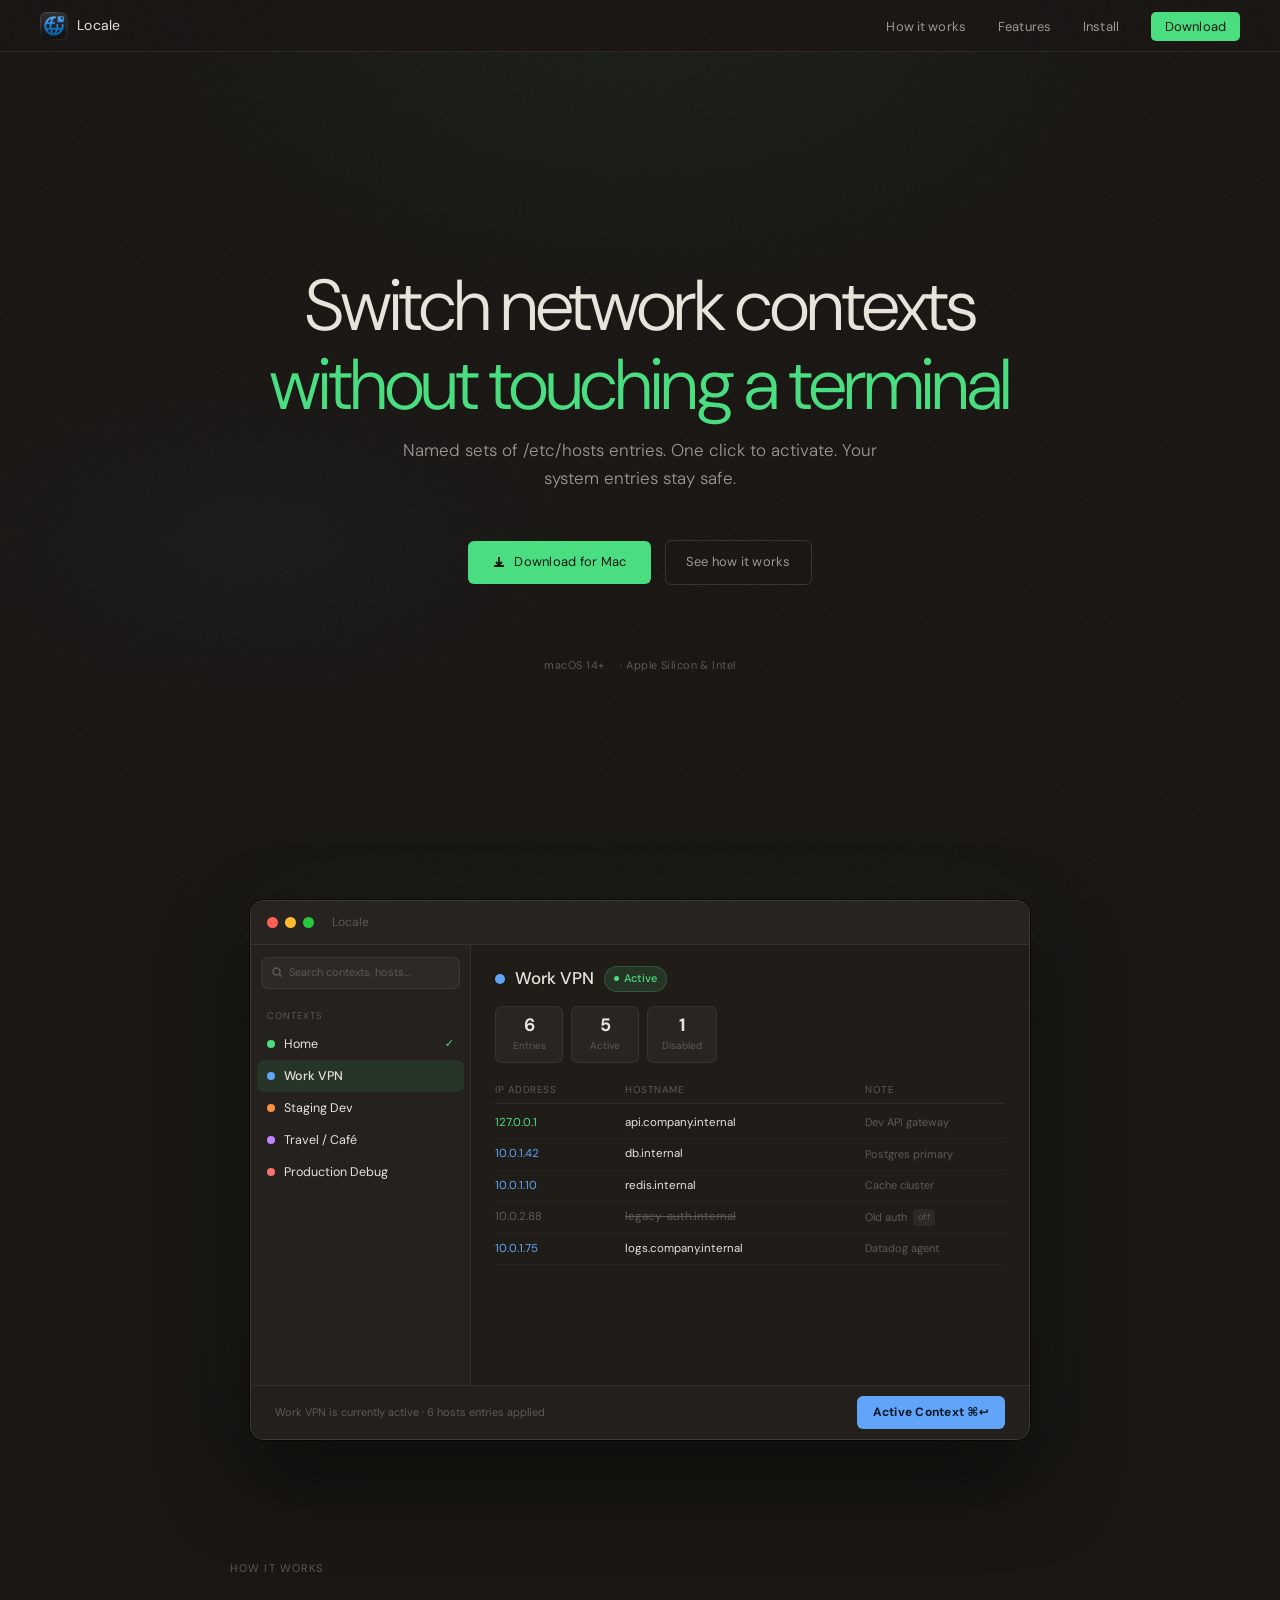
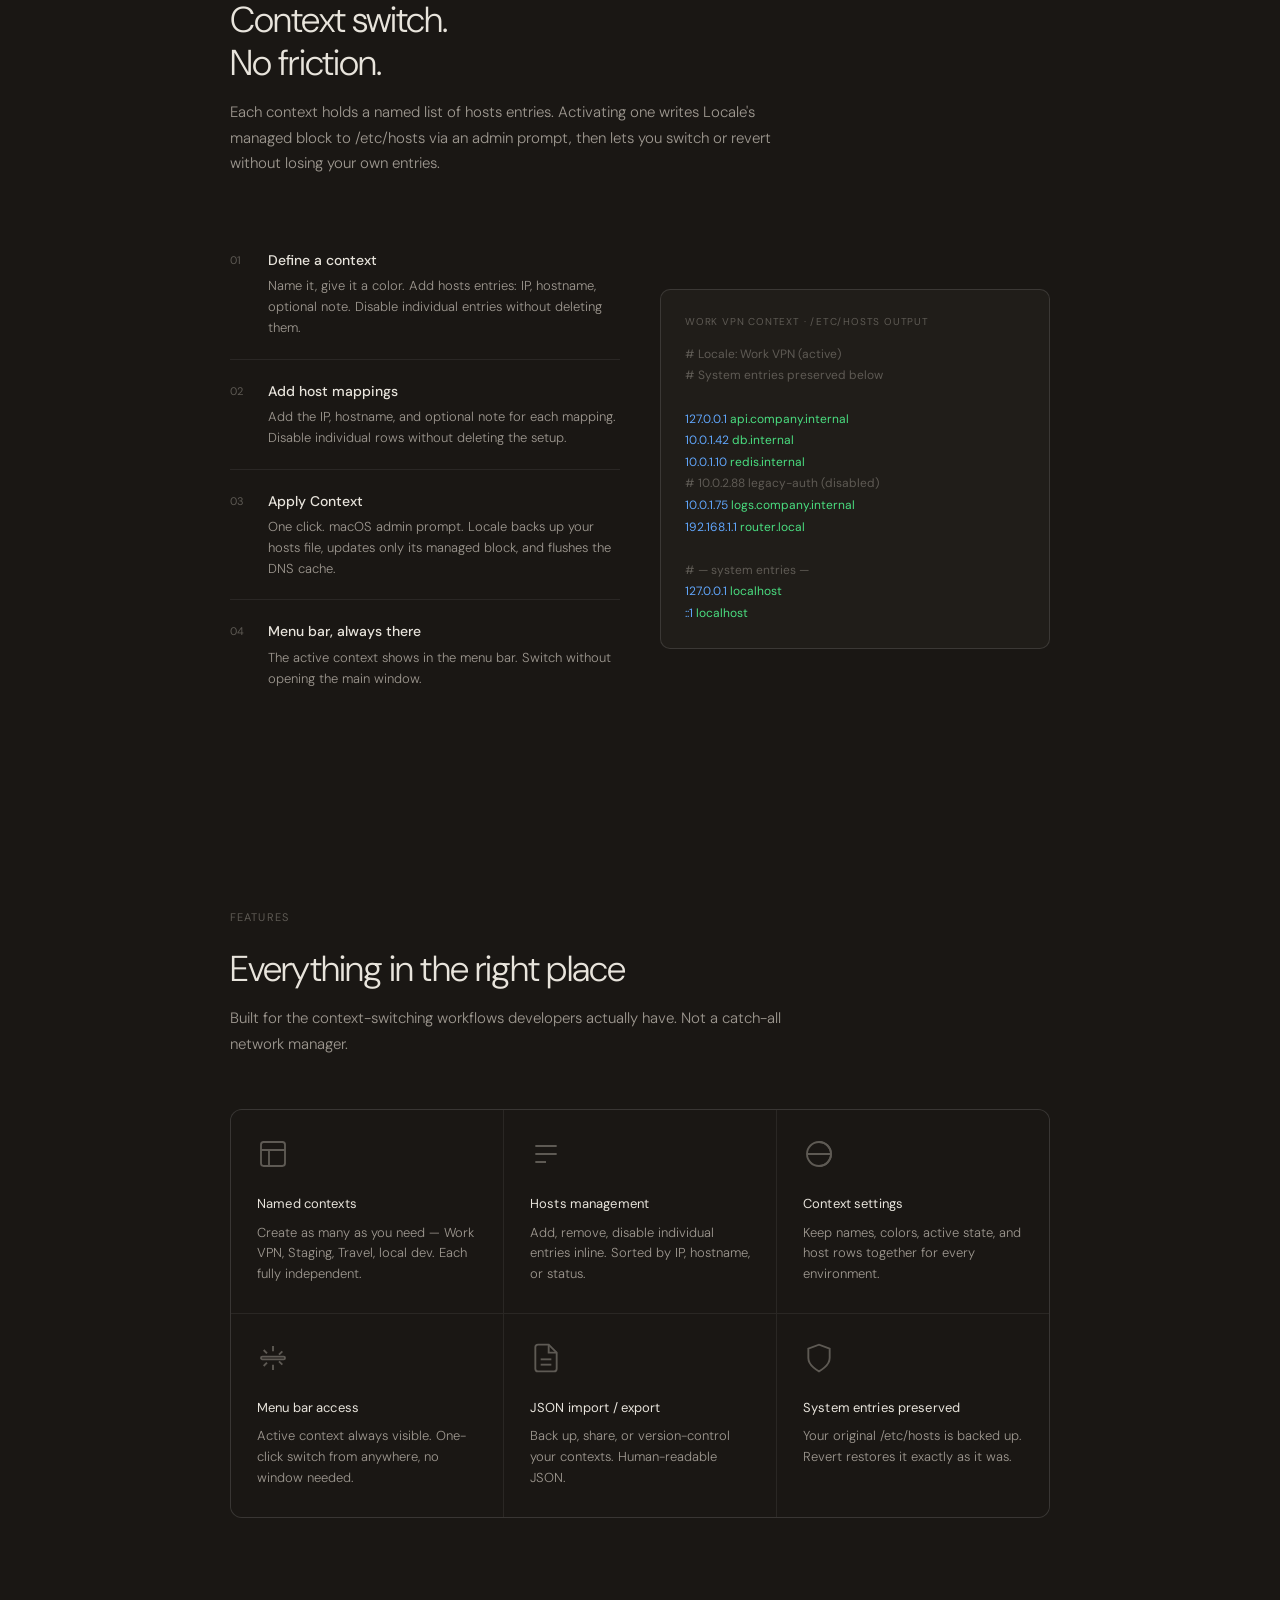
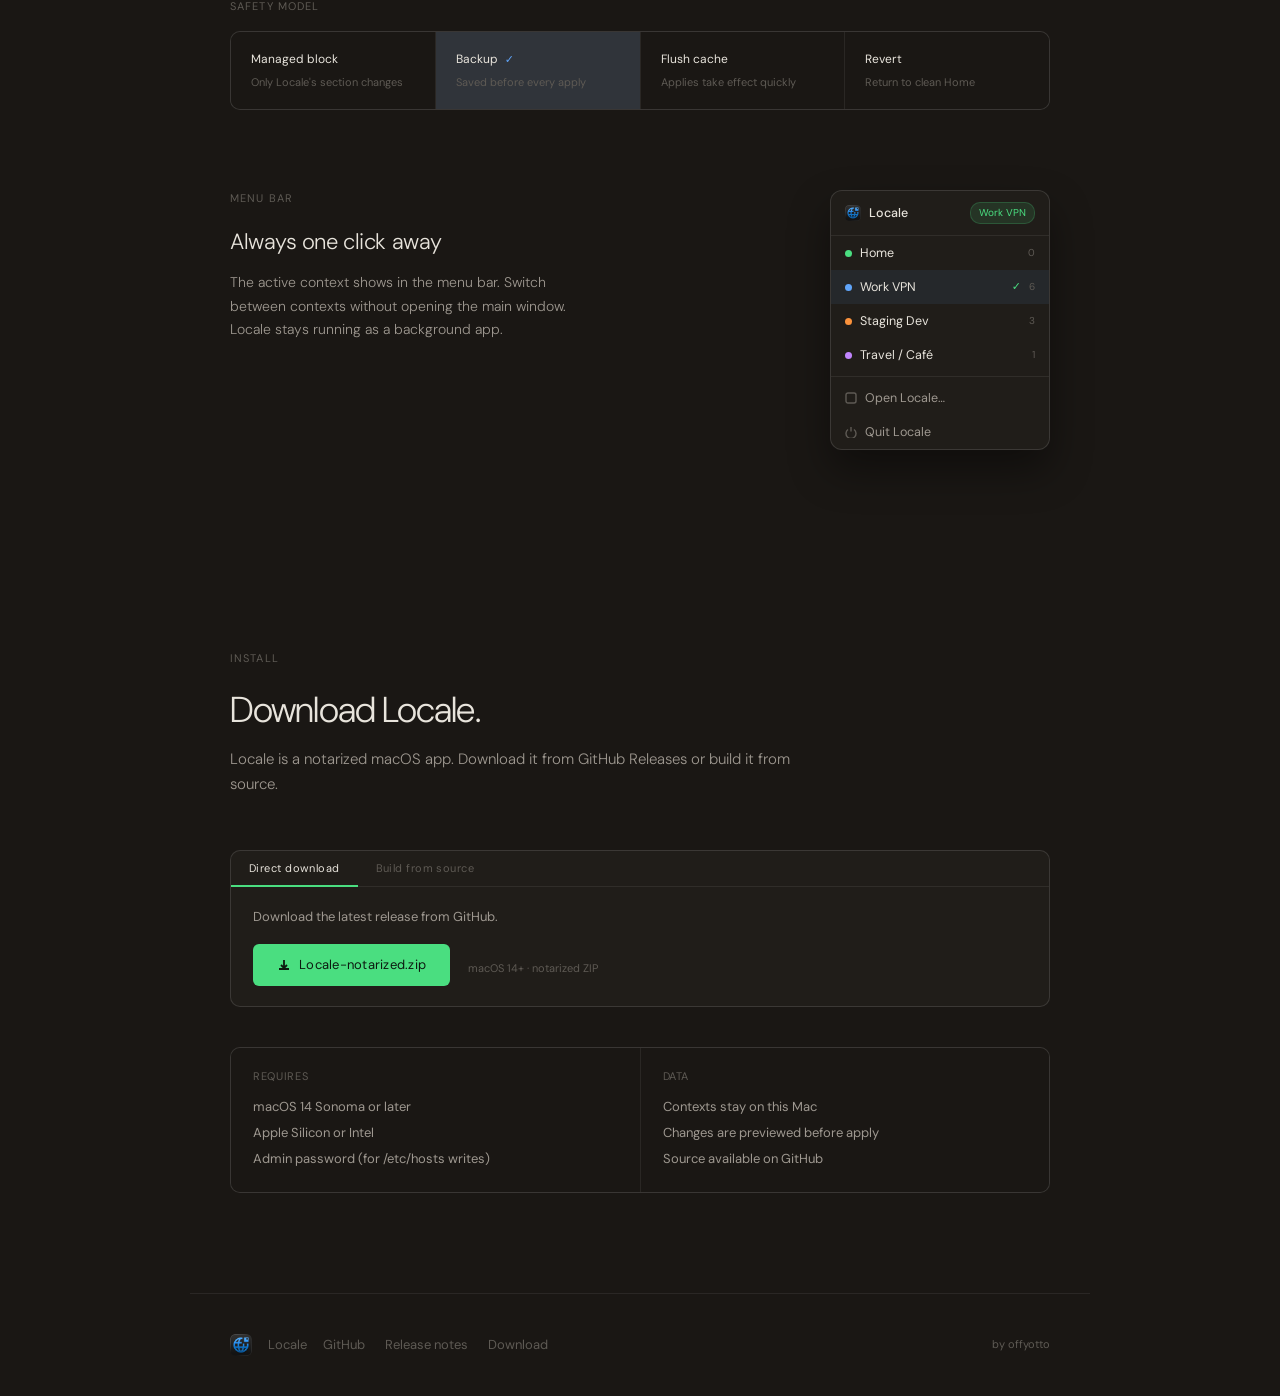
==== commit cf7649ba: "Clean up website marketing copy" ====
--- a/website/index.html
+++ b/website/index.html
@@ -165,29 +165,6 @@
     pointer-events: none;
   }
 
-  .hero-badge {
-    display: inline-flex;
-    align-items: center;
-    gap: 7px;
-    font-family: var(--mono);
-    font-size: 11px;
-    color: var(--green);
-    background: var(--green-dim);
-    border: 1px solid var(--green-border);
-    padding: 5px 12px;
-    border-radius: 20px;
-    letter-spacing: 0.06em;
-    text-transform: uppercase;
-    margin-bottom: 32px;
-  }
-
-  .hero-badge-dot {
-    width: 5px; height: 5px;
-    background: var(--green);
-    border-radius: 50%;
-    animation: pulse 2s ease-in-out infinite;
-  }
-
   @keyframes pulse {
     0%, 100% { opacity: 1; transform: scale(1); }
     50% { opacity: 0.5; transform: scale(0.8); }
@@ -1187,10 +1164,6 @@
 
 <!-- HERO -->
 <section class="hero" id="top">
-  <div class="hero-badge">
-    <div class="hero-badge-dot"></div>
-    macOS · Direct download
-  </div>
   <h1 class="hero-title">
     Switch network contexts<br><em>without touching a terminal</em>
   </h1>
@@ -1209,8 +1182,6 @@
   <div class="hero-meta">
     <span>macOS 14+</span>
     <span>Apple Silicon &amp; Intel</span>
-    <span>No subscription</span>
-    <span>No telemetry</span>
   </div>
 </section>
 
@@ -1527,9 +1498,9 @@
 <!-- INSTALL -->
 <section class="section" id="install">
   <p class="section-label reveal">Install</p>
-  <h2 class="section-title reveal">Direct download.<br>No account.</h2>
+  <h2 class="section-title reveal">Download Locale.</h2>
   <p class="section-body reveal">
-    Locale is a notarized macOS app. Direct download from GitHub Releases or build from source. No App Store, no subscription, no telemetry.
+    Locale is a notarized macOS app. Download it from GitHub Releases or build it from source.
   </p>
 
   <div class="install-block reveal">
@@ -1573,11 +1544,11 @@
       </div>
     </div>
     <div style="background:var(--bg);padding:20px 22px;">
-      <div style="font-family:var(--mono);font-size:11px;color:var(--text3);margin-bottom:8px;letter-spacing:0.06em;text-transform:uppercase;">Privacy</div>
+      <div style="font-family:var(--mono);font-size:11px;color:var(--text3);margin-bottom:8px;letter-spacing:0.06em;text-transform:uppercase;">Data</div>
       <div style="font-size:13px;color:var(--text2);line-height:2;font-family:var(--mono)">
-        No analytics or telemetry<br>
-        No network requests<br>
-        All data stored locally
+        Contexts stay on this Mac<br>
+        Changes are previewed before apply<br>
+        Source available on GitHub
       </div>
     </div>
   </div>
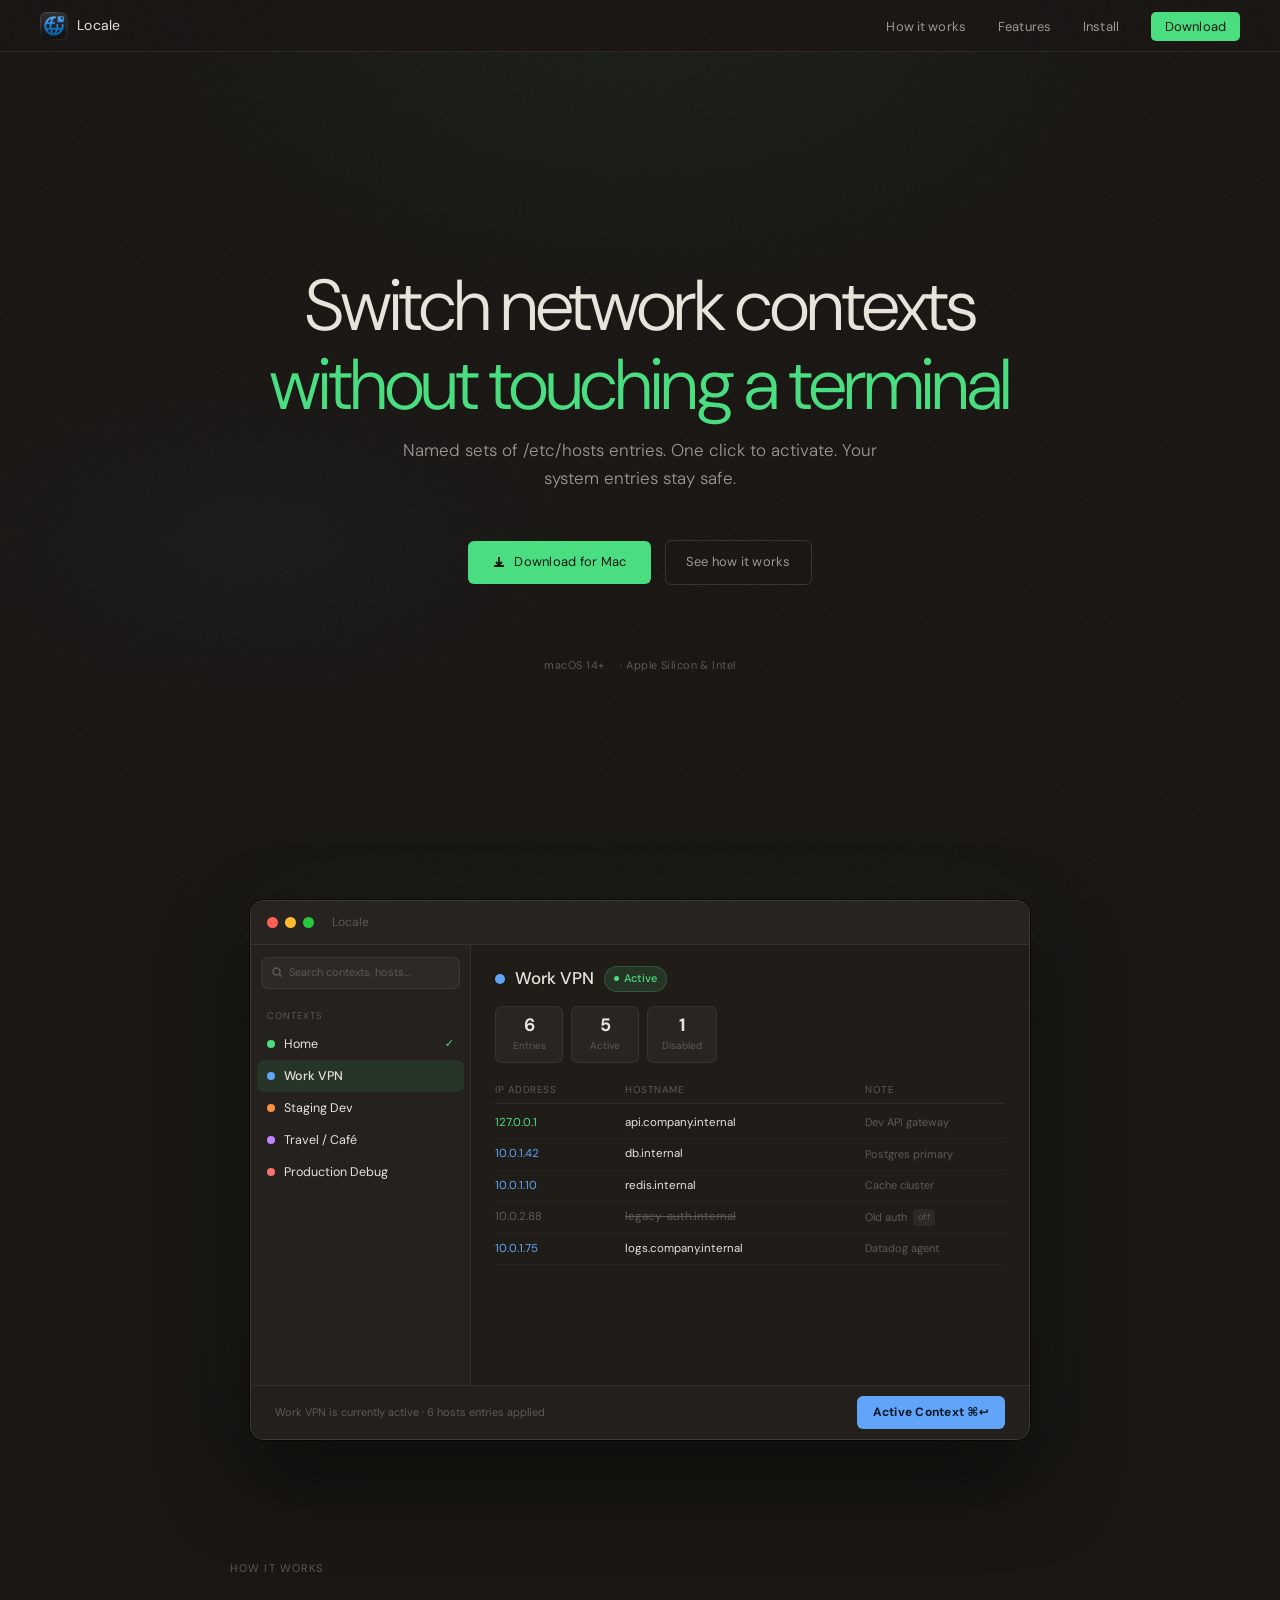
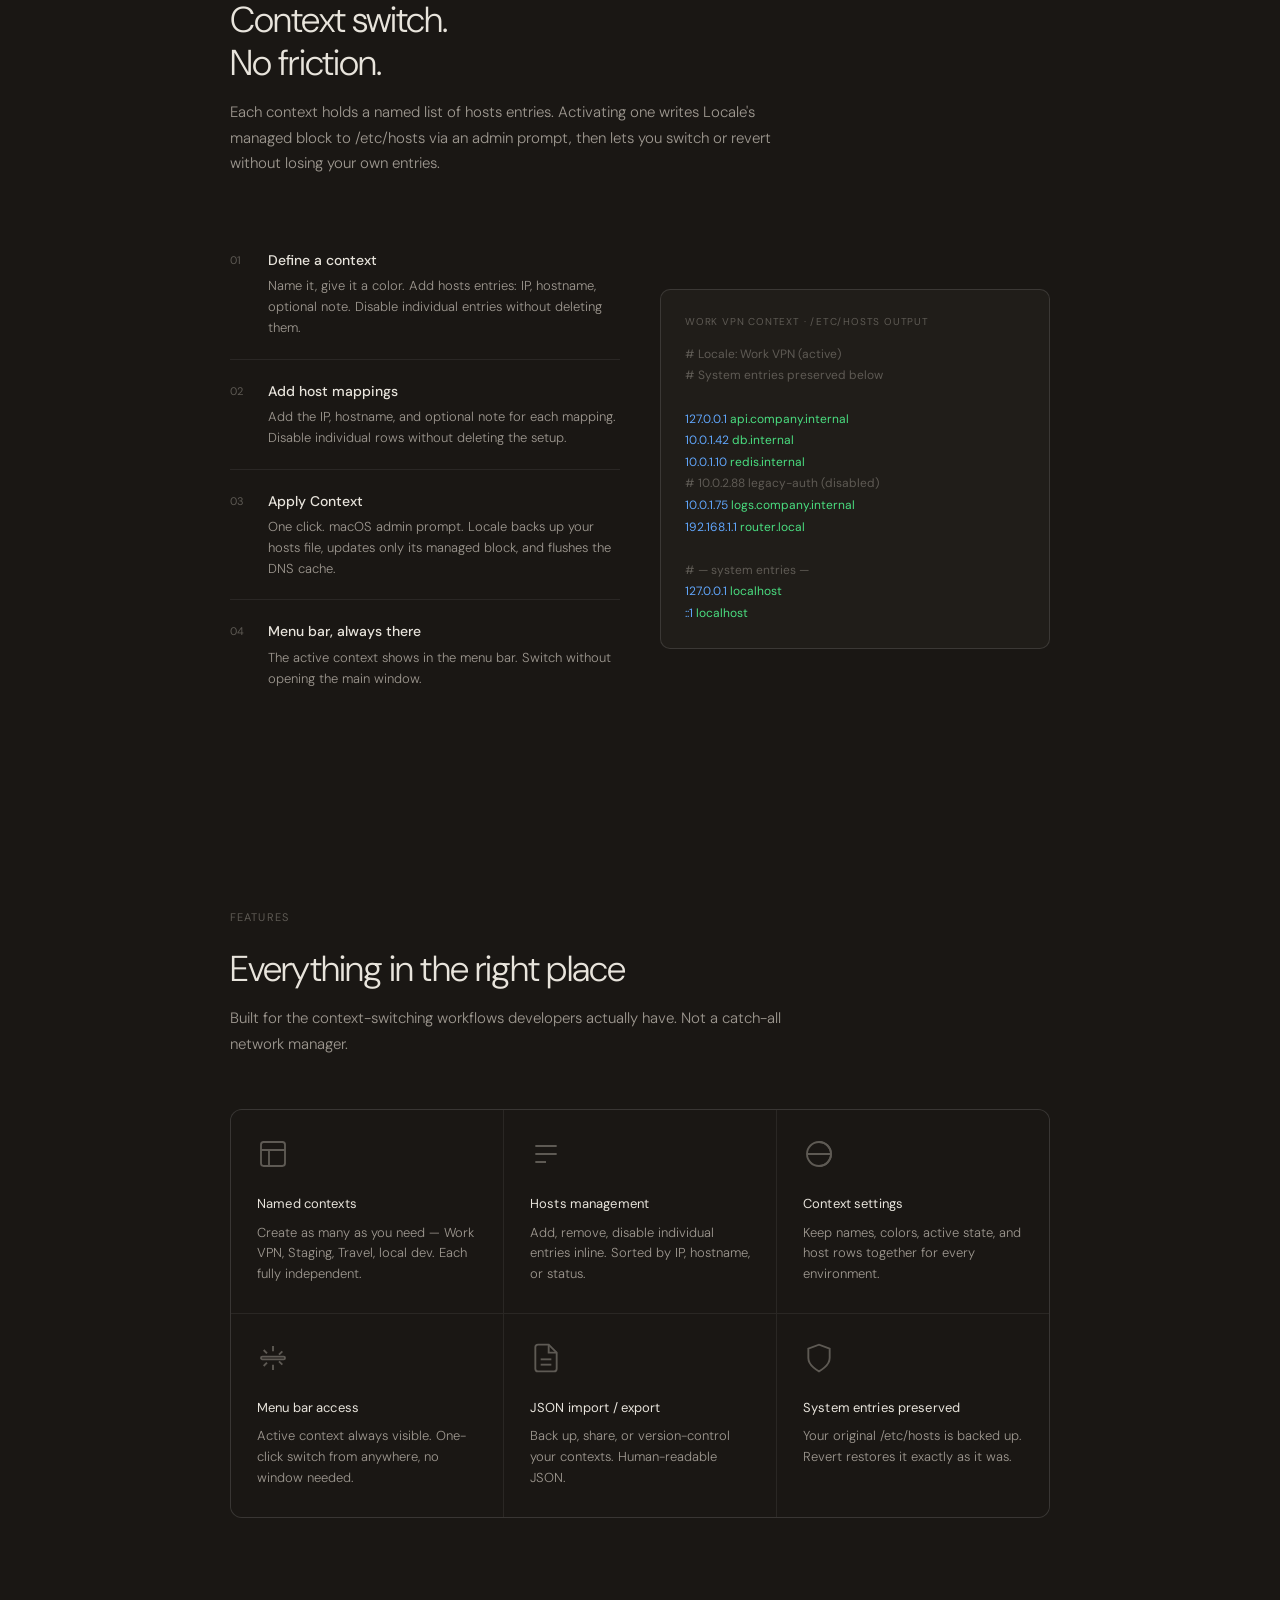
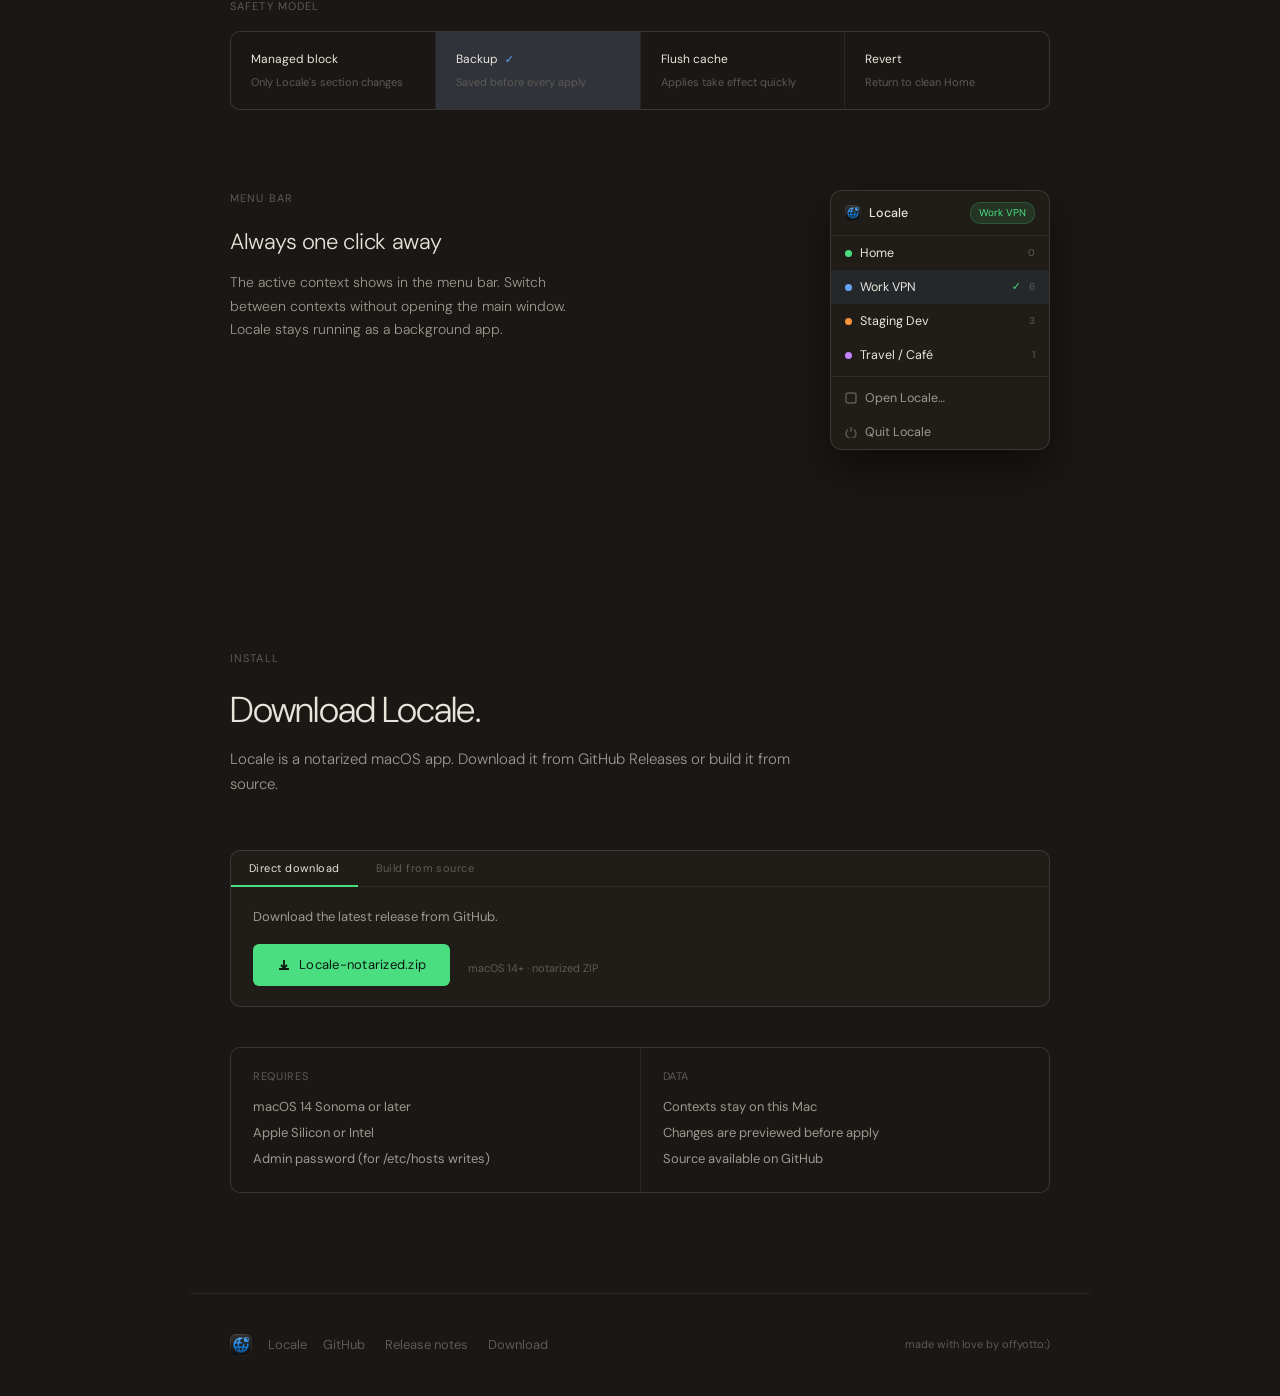
==== commit 7f5de3dd: "add lil note:)" ====
--- a/website/index.html
+++ b/website/index.html
@@ -1564,7 +1564,7 @@
       <a href="https://github.com/offyotto/Locale/releases/download/v1.0.0/Locale-notarized.zip">Download</a>
     </div>
   </div>
-  <span class="footer-right">by offyotto</span>
+  <span class="footer-right"> made with love by offyotto:) </span>
 </footer>
 
 <script>
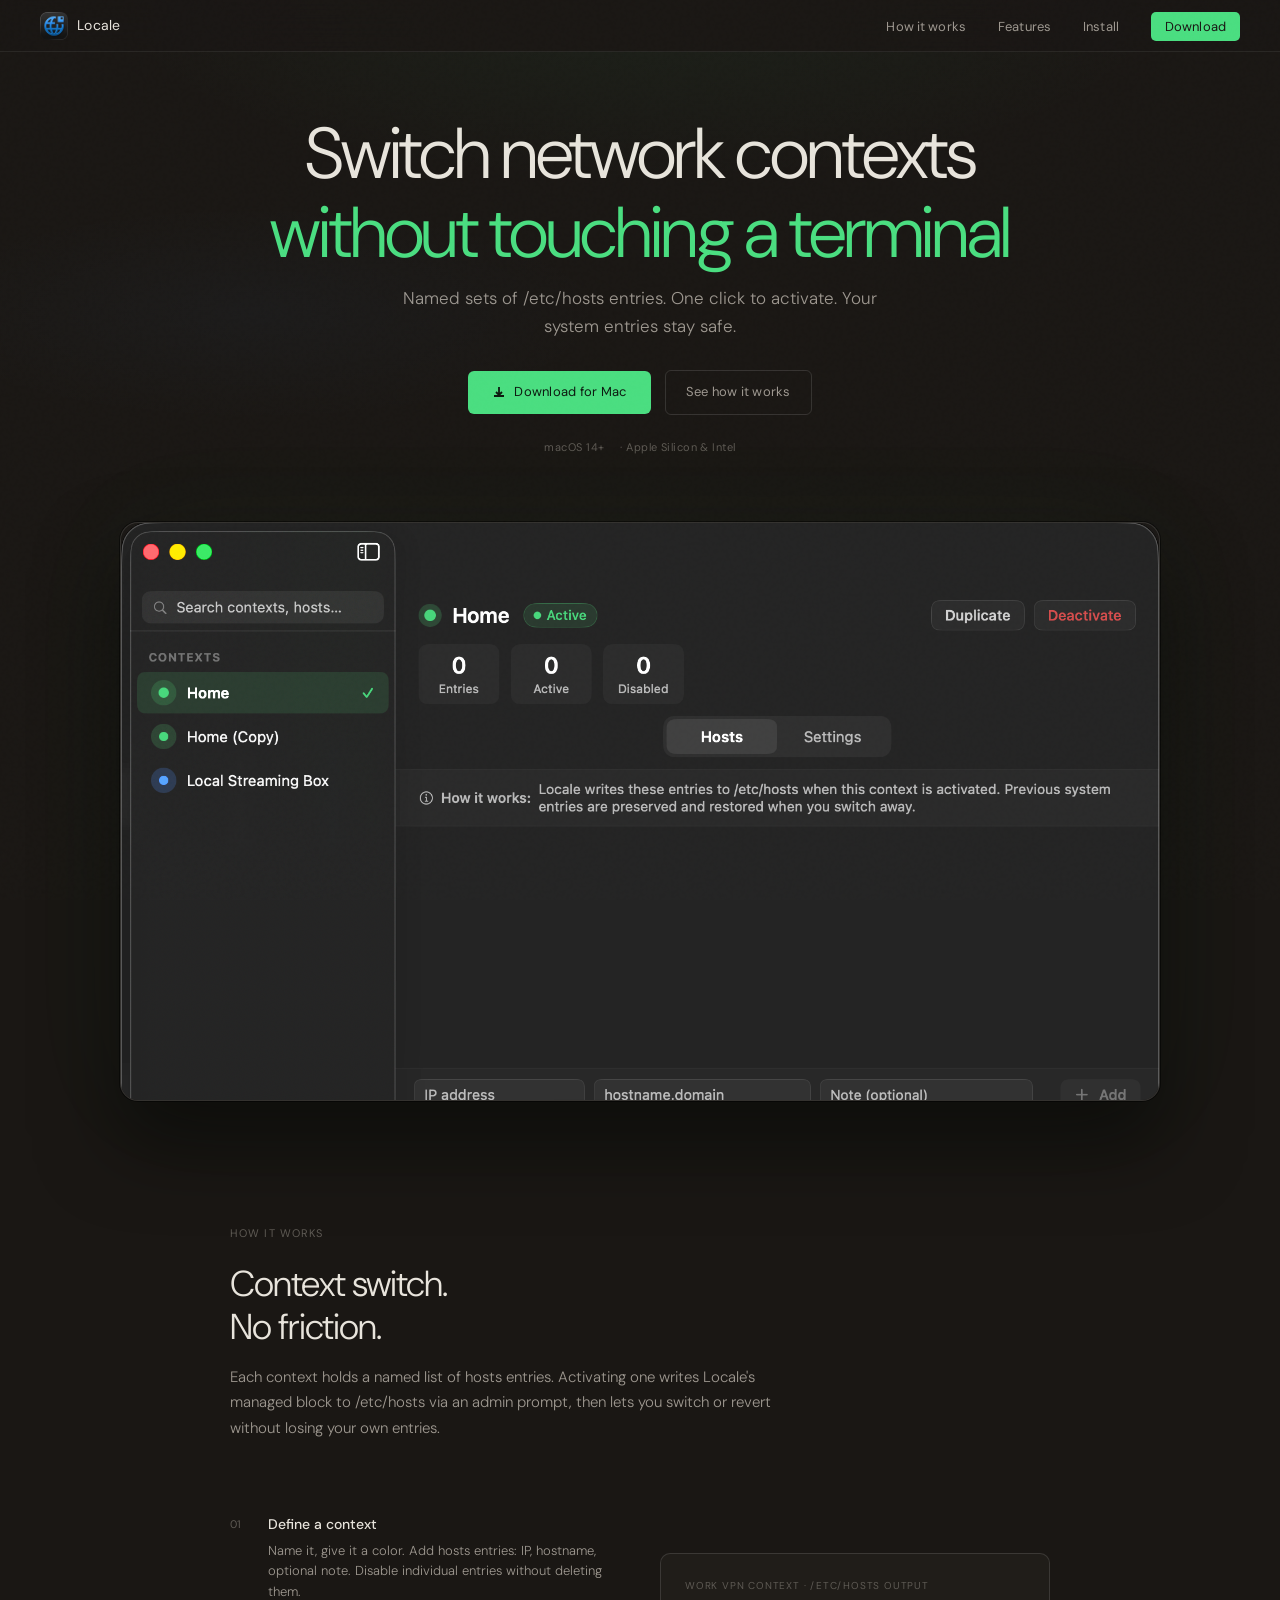
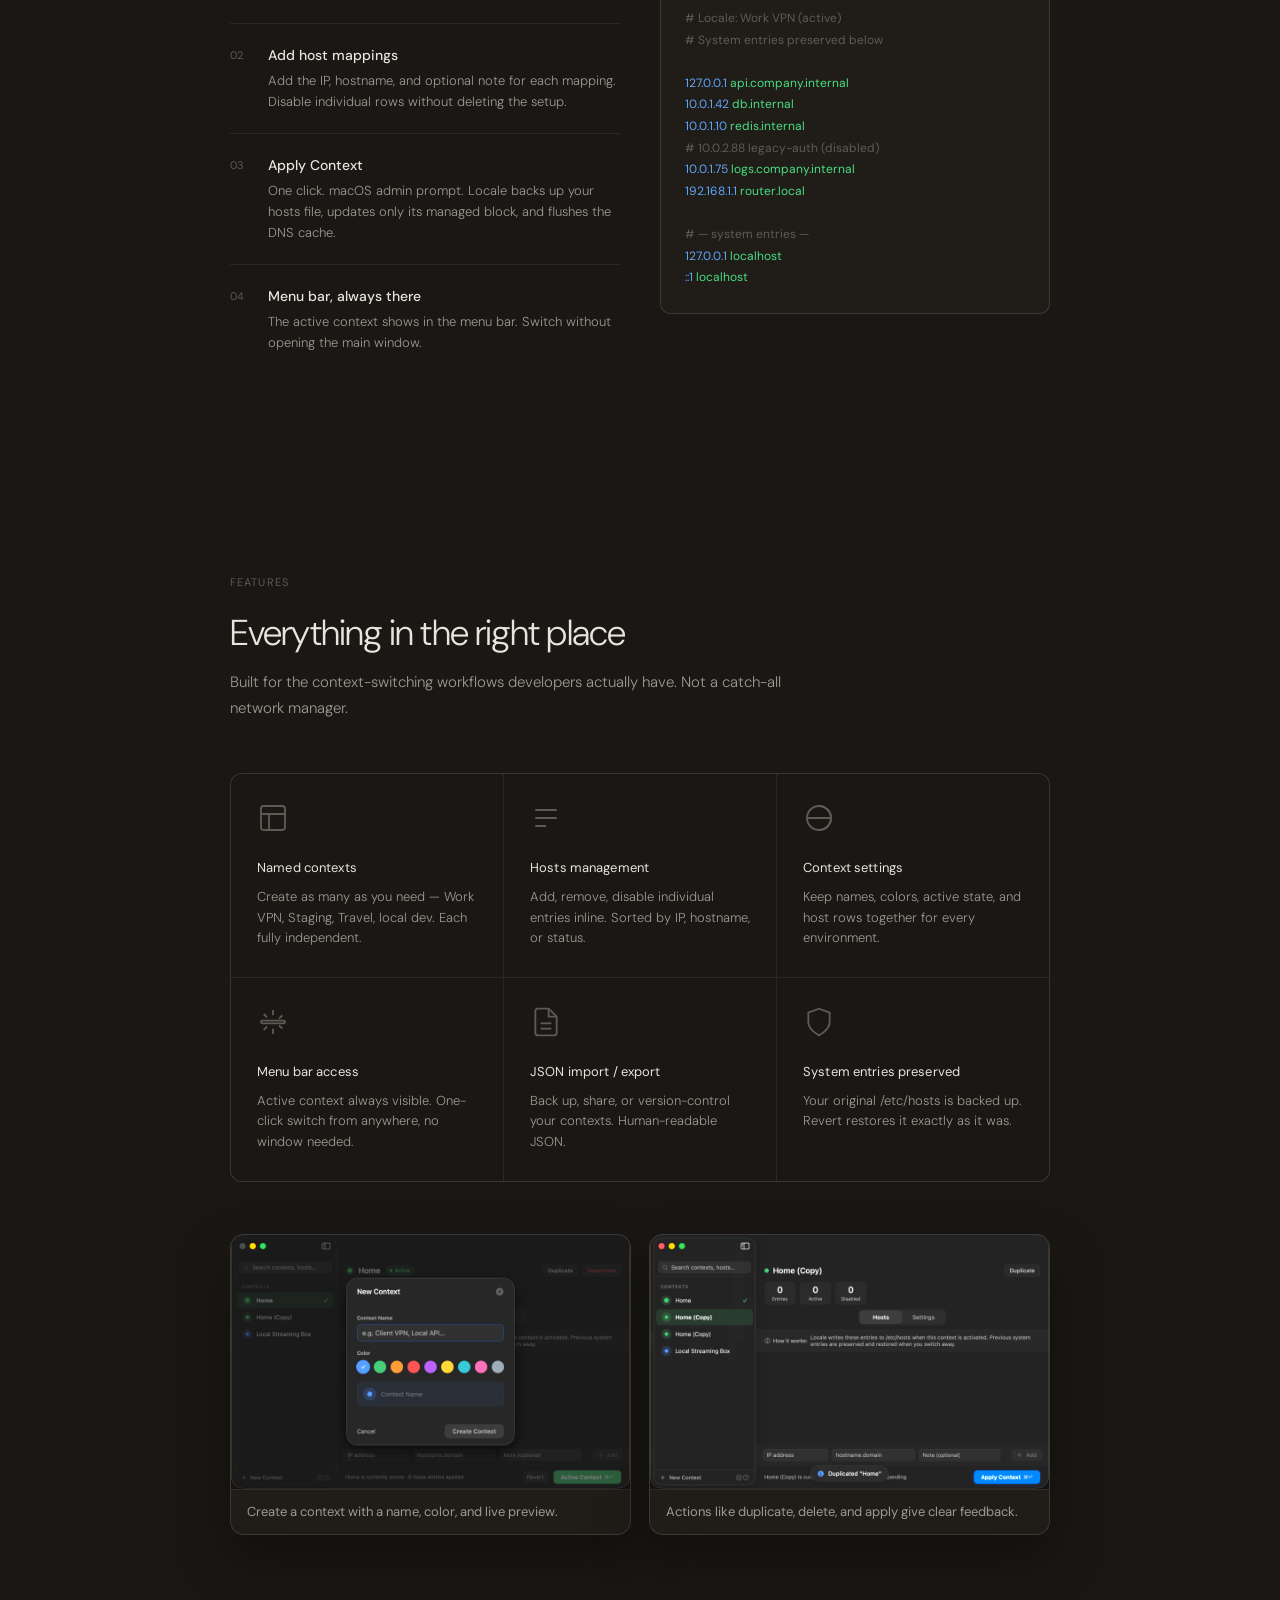
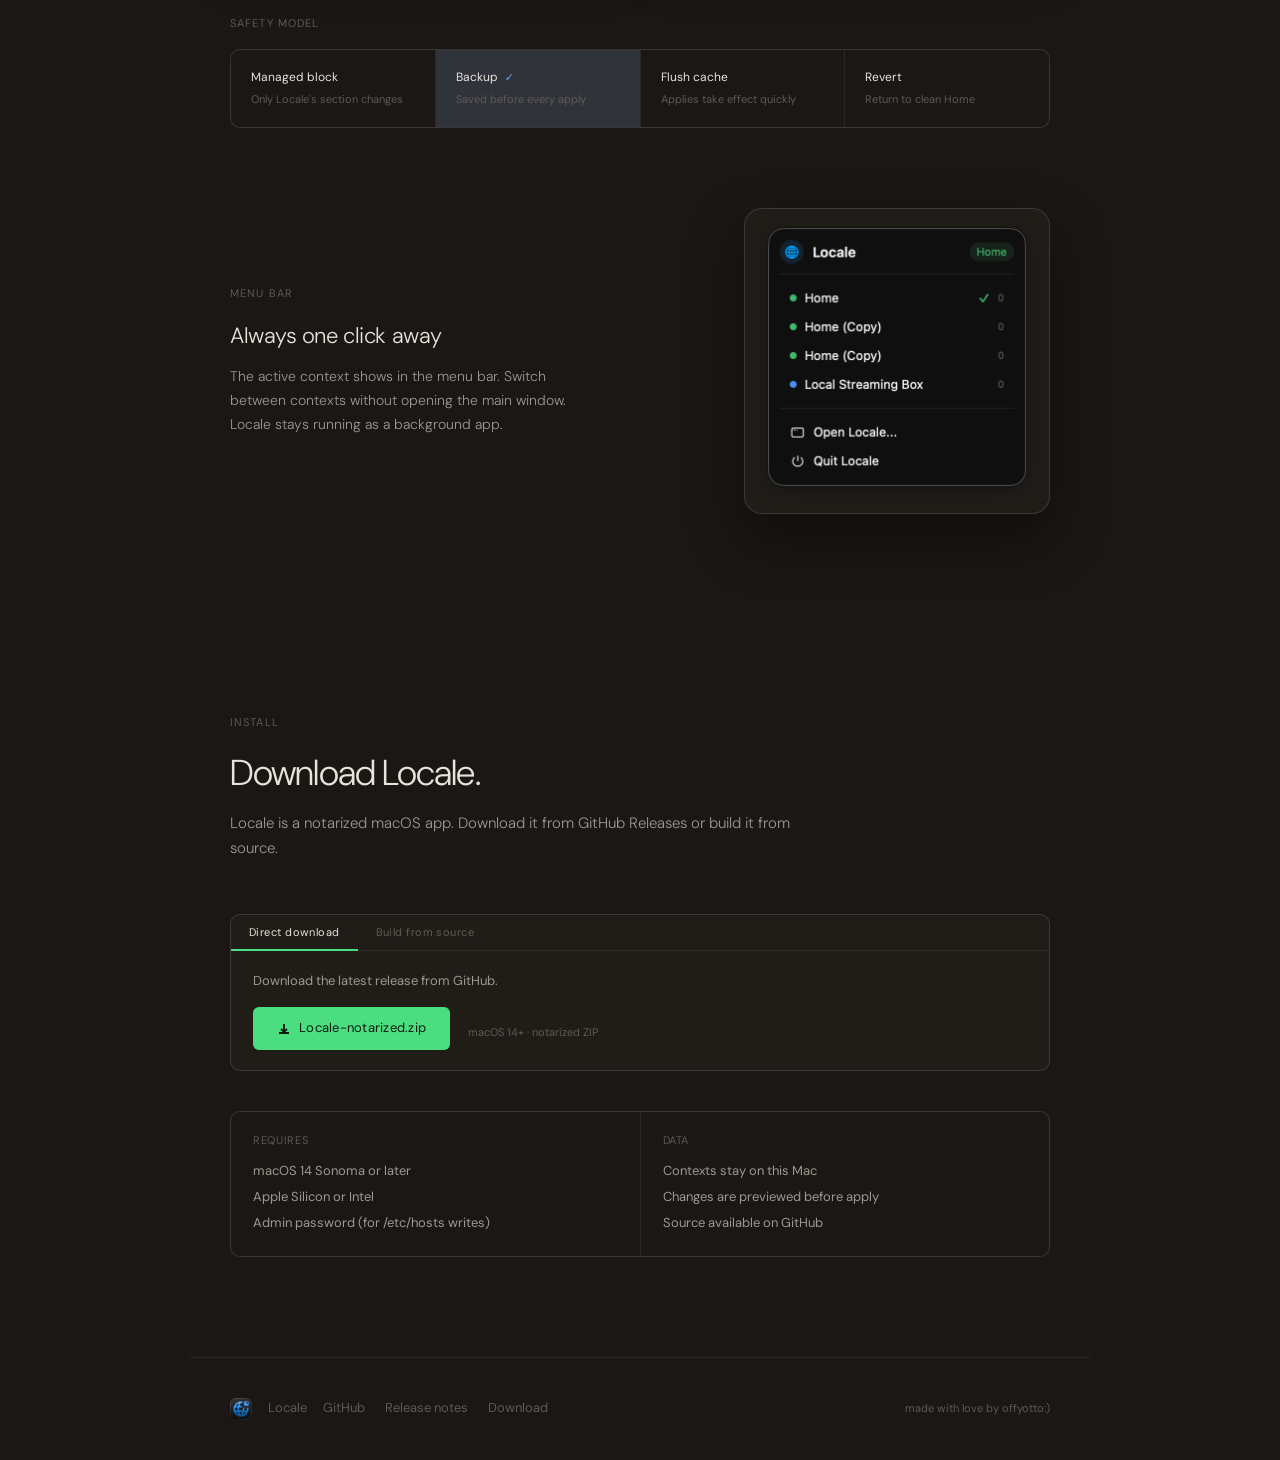
==== commit 7fe7cc12: "Add real app screenshots to website" ====
--- a/website/index.html
+++ b/website/index.html
@@ -85,18 +85,11 @@
   .nav-icon svg { width: 12px; height: 12px; }
 
   .nav-icon img,
-  .mb-app-icon,
   .footer-icon {
     display: block;
     width: 100%;
     height: 100%;
     object-fit: contain;
-  }
-
-  .mb-app-icon {
-    width: 16px;
-    height: 16px;
-    border-radius: 4px;
   }
 
   .footer-icon {
@@ -145,12 +138,12 @@
 
   /* HERO */
   .hero {
-    min-height: 100vh;
+    min-height: clamp(450px, 58vh, 600px);
     display: flex;
     flex-direction: column;
     align-items: center;
     justify-content: center;
-    padding: 120px 40px 80px;
+    padding: 72px 40px 24px;
     text-align: center;
     position: relative;
   }
@@ -191,7 +184,7 @@
     font-weight: 300;
     color: var(--text2);
     max-width: 480px;
-    margin: 0 auto 48px;
+    margin: 0 auto 30px;
     line-height: 1.65;
   }
 
@@ -199,7 +192,7 @@
     display: flex;
     align-items: center;
     gap: 14px;
-    margin-bottom: 72px;
+    margin-bottom: 24px;
     flex-wrap: wrap;
     justify-content: center;
   }
@@ -253,8 +246,8 @@
   /* APP SCREENSHOT */
   .screenshot-wrap {
     width: 100%;
-    max-width: 860px;
-    margin: 0 auto 120px;
+    max-width: 1120px;
+    margin: 0 auto 124px;
     padding: 0 40px;
     opacity: 0;
     transform: translateY(24px);
@@ -264,9 +257,9 @@
   .screenshot-wrap.visible { opacity: 1; transform: translateY(0); }
 
   .screenshot-frame {
-    background: var(--bg2);
-    border: 1px solid var(--border2);
-    border-radius: 14px;
+    background: rgba(255,255,255,0.02);
+    border: 1px solid rgba(255,255,255,0.1);
+    border-radius: 18px;
     overflow: hidden;
     box-shadow:
       0 0 0 1px rgba(0,0,0,0.5),
@@ -274,288 +267,48 @@
       0 0 120px rgba(74,222,128,0.04);
   }
 
-  .screenshot-titlebar {
-    background: var(--bg3);
-    border-bottom: 1px solid var(--border);
-    padding: 12px 16px;
-    display: flex;
-    align-items: center;
-    gap: 10px;
-  }
-
-  .traffic-lights {
-    display: flex;
-    gap: 7px;
-  }
-
-  .tl {
-    width: 11px; height: 11px;
-    border-radius: 50%;
-  }
-
-  .tl-red { background: #ff5f57; }
-  .tl-yellow { background: #febc2e; }
-  .tl-green { background: #28c840; }
-
-  .titlebar-name {
-    font-family: var(--mono);
-    font-size: 12px;
-    color: var(--text3);
-    margin-left: 8px;
-  }
-
-  /* APP MOCKUP */
-  .app-body {
+  .product-screenshot {
+    display: block;
+    width: 100%;
+    height: auto;
+    filter: brightness(1.16) contrast(1.04);
+  }
+
+  .shot-grid {
     display: grid;
-    grid-template-columns: 220px 1fr;
-    min-height: 440px;
-  }
-
-  .app-sidebar {
-    background: rgba(255,255,255,0.02);
-    border-right: 1px solid var(--border);
-    padding: 12px 0;
-  }
-
-  .app-search {
-    margin: 0 10px 12px;
-    background: rgba(255,255,255,0.04);
-    border: 1px solid var(--border);
-    border-radius: 7px;
-    padding: 6px 10px;
-    display: flex;
-    align-items: center;
-    gap: 6px;
-  }
-
-  .app-search span {
-    font-family: var(--mono);
-    font-size: 11px;
-    color: var(--text3);
-  }
-
-  .sidebar-section-label {
-    font-family: var(--mono);
-    font-size: 9.5px;
-    letter-spacing: 0.1em;
-    color: var(--text3);
-    padding: 8px 16px 4px;
-    text-transform: uppercase;
-  }
-
-  .ctx-row {
-    display: flex;
-    align-items: center;
-    gap: 9px;
-    padding: 6px 10px;
-    margin: 0 6px;
-    border-radius: 7px;
-    cursor: default;
-    transition: background 0.1s;
-  }
-
-  .ctx-row.active {
-    background: rgba(74,222,128,0.1);
-  }
-
-  .ctx-row:not(.active):hover { background: rgba(255,255,255,0.04); }
-
-  .ctx-dot {
-    width: 8px; height: 8px;
-    border-radius: 50%;
-    flex-shrink: 0;
-  }
-
-  .ctx-name {
-    font-size: 12.5px;
-    color: var(--text);
-    flex: 1;
-  }
-
-  .ctx-name,
-  .host-ip,
-  .host-name,
-  .host-note,
-  .mb-row-left,
+    grid-template-columns: 1fr 1fr;
+    gap: 18px;
+    margin: -28px 0 80px;
+  }
+
+  .shot-card {
+    background: var(--bg2);
+    border: 1px solid var(--border2);
+    border-radius: 14px;
+    overflow: hidden;
+    box-shadow: 0 24px 54px rgba(0,0,0,0.34);
+  }
+
+  .shot-card img {
+    display: block;
+    width: 100%;
+    height: auto;
+    filter: brightness(1.12) contrast(1.03);
+  }
+
+  .shot-card figcaption {
+    border-top: 1px solid var(--border);
+    padding: 13px 16px;
+    font-size: 13px;
+    color: var(--text2);
+    line-height: 1.45;
+  }
+
   .install-cmd-text {
     min-width: 0;
     overflow: hidden;
     text-overflow: ellipsis;
     white-space: nowrap;
-  }
-
-  .ctx-row.active .ctx-name { font-weight: 500; }
-
-  .ctx-check {
-    font-family: var(--mono);
-    font-size: 11px;
-    color: var(--green);
-  }
-
-  .app-main {
-    padding: 20px 24px;
-    display: flex;
-    flex-direction: column;
-    gap: 14px;
-  }
-
-  .app-context-header {
-    display: flex;
-    align-items: center;
-    gap: 10px;
-  }
-
-  .app-ctx-dot {
-    width: 10px; height: 10px;
-    border-radius: 50%;
-    background: var(--blue);
-  }
-
-  .app-ctx-name {
-    font-size: 17px;
-    font-weight: 500;
-    color: var(--text);
-  }
-
-  .active-badge {
-    display: inline-flex;
-    align-items: center;
-    gap: 5px;
-    font-size: 11px;
-    color: var(--green);
-    background: var(--green-dim);
-    border: 1px solid var(--green-border);
-    padding: 3px 9px;
-    border-radius: 20px;
-    font-weight: 500;
-  }
-
-  .active-badge-dot {
-    width: 5px; height: 5px;
-    background: var(--green);
-    border-radius: 50%;
-    animation: pulse 2s ease-in-out infinite;
-  }
-
-  .app-stats {
-    display: flex;
-    gap: 8px;
-  }
-
-  .stat-chip {
-    background: rgba(255,255,255,0.04);
-    border: 1px solid var(--border);
-    border-radius: 7px;
-    padding: 8px 14px;
-    text-align: center;
-    min-width: 68px;
-  }
-
-  .stat-n {
-    font-family: var(--mono);
-    font-size: 18px;
-    font-weight: 700;
-    color: var(--text);
-    line-height: 1.2;
-  }
-
-  .stat-label {
-    font-size: 10px;
-    color: var(--text3);
-    margin-top: 1px;
-  }
-
-  .host-table {
-    flex: 1;
-  }
-
-  .host-table-head {
-    display: grid;
-    grid-template-columns: 130px 1fr 140px;
-    padding: 5px 0;
-    border-bottom: 1px solid var(--border);
-    margin-bottom: 4px;
-  }
-
-  .host-table-head span {
-    font-family: var(--mono);
-    font-size: 10px;
-    color: var(--text3);
-    letter-spacing: 0.05em;
-    text-transform: uppercase;
-  }
-
-  .host-row {
-    display: grid;
-    grid-template-columns: 130px 1fr 140px;
-    padding: 6px 0;
-    border-bottom: 1px solid rgba(255,255,255,0.03);
-    align-items: center;
-  }
-
-  .host-ip {
-    font-family: var(--mono);
-    font-size: 11.5px;
-    color: var(--blue);
-  }
-
-  .host-ip.loopback { color: var(--green); }
-  .host-ip.disabled { color: var(--text3); }
-
-  .host-name {
-    font-family: var(--mono);
-    font-size: 11.5px;
-    color: var(--text);
-  }
-
-  .host-name.disabled {
-    color: var(--text3);
-    text-decoration: line-through;
-    text-decoration-color: var(--text3);
-  }
-
-  .host-note {
-    font-size: 11px;
-    color: var(--text3);
-    display: flex;
-    align-items: center;
-    gap: 6px;
-  }
-
-  .off-pill {
-    font-family: var(--mono);
-    font-size: 9px;
-    background: rgba(255,255,255,0.06);
-    border-radius: 3px;
-    padding: 1px 5px;
-    color: var(--text3);
-    letter-spacing: 0.05em;
-  }
-
-  .app-bottom {
-    display: flex;
-    align-items: center;
-    justify-content: space-between;
-    padding: 10px 24px;
-    border-top: 1px solid var(--border);
-    background: rgba(255,255,255,0.01);
-  }
-
-  .app-status-text {
-    font-family: var(--mono);
-    font-size: 11px;
-    color: var(--text3);
-  }
-
-  .apply-btn {
-    font-family: var(--mono);
-    font-size: 12px;
-    background: var(--blue);
-    color: #0a1628;
-    padding: 7px 16px;
-    border-radius: 6px;
-    font-weight: 700;
-    letter-spacing: 0.02em;
   }
 
   /* FEATURES */
@@ -761,99 +514,27 @@
   .menubar-demo {
     display: flex;
     gap: 40px;
-    align-items: flex-start;
+    align-items: center;
     margin-bottom: 100px;
   }
 
   .menubar-text { flex: 1; }
 
-  .menubar-mockup {
+  .menubar-shot {
+    border: 1px solid var(--border2);
+    border-radius: 18px;
+    overflow: hidden;
+    width: 306px;
+    flex-shrink: 0;
     background: var(--bg2);
-    border: 1px solid var(--border2);
-    border-radius: 12px;
-    overflow: hidden;
-    width: 220px;
-    flex-shrink: 0;
-    box-shadow: 0 20px 40px rgba(0,0,0,0.4);
-  }
-
-  .mb-header {
-    display: flex;
-    align-items: center;
-    justify-content: space-between;
-    padding: 11px 14px;
-    border-bottom: 1px solid var(--border);
-  }
-
-  .mb-header-left {
-    display: flex;
-    align-items: center;
-    gap: 8px;
-    font-family: var(--mono);
-    font-size: 12.5px;
-    color: var(--text);
-    font-weight: 500;
-  }
-
-  .mb-active-pill {
-    font-family: var(--mono);
-    font-size: 10px;
-    color: var(--green);
-    background: var(--green-dim);
-    border: 1px solid var(--green-border);
-    padding: 2px 8px;
-    border-radius: 10px;
-  }
-
-  .mb-row {
-    display: flex;
-    align-items: center;
-    justify-content: space-between;
-    padding: 7px 14px;
-    transition: background 0.1s;
-  }
-
-  .mb-row:hover { background: rgba(255,255,255,0.05); }
-
-  .mb-row-left {
-    display: flex;
-    align-items: center;
-    gap: 8px;
-    font-size: 12.5px;
-    color: var(--text);
-  }
-
-  .mb-dot {
-    width: 7px; height: 7px;
-    border-radius: 50%;
-  }
-
-  .mb-row-right {
-    display: flex;
-    align-items: center;
-    gap: 8px;
-  }
-
-  .mb-check { font-family: var(--mono); font-size: 11px; color: var(--green); }
-  .mb-count { font-family: var(--mono); font-size: 10px; color: var(--text3); }
-
-  .mb-divider {
-    height: 1px;
-    background: var(--border);
-    margin: 4px 0;
-  }
-
-  .mb-action {
-    display: flex;
-    align-items: center;
-    gap: 8px;
-    padding: 7px 14px;
-    font-size: 12.5px;
-    color: var(--text2);
-    transition: background 0.1s;
-  }
-
-  .mb-action:hover { background: rgba(255,255,255,0.05); }
+    box-shadow: 0 24px 54px rgba(0,0,0,0.38);
+  }
+
+  .menubar-shot img {
+    display: block;
+    width: 100%;
+    height: auto;
+  }
 
   /* INSTALL */
   .install-block {
@@ -981,7 +662,7 @@
       gap: 28px;
     }
 
-    .menubar-mockup {
+    .menubar-shot {
       width: min(100%, 320px);
     }
 
@@ -1039,48 +720,14 @@
       margin-bottom: 76px;
     }
 
-    .app-body {
+    .screenshot-frame {
+      border-radius: 12px;
+    }
+
+    .shot-grid {
       grid-template-columns: 1fr;
-      min-height: 390px;
-    }
-
-    .app-sidebar {
-      display: none;
-    }
-
-    .app-main {
-      padding: 18px;
-    }
-
-    .app-context-header {
-      flex-wrap: wrap;
-    }
-
-    .app-stats {
-      display: grid;
-      grid-template-columns: repeat(3, minmax(0, 1fr));
-    }
-
-    .stat-chip {
-      min-width: 0;
-      padding: 8px;
-    }
-
-    .host-table-head,
-    .host-row {
-      grid-template-columns: 112px minmax(0, 1fr);
-    }
-
-    .host-table-head span:last-child,
-    .host-note {
-      display: none;
-    }
-
-    .app-bottom {
-      align-items: flex-start;
-      flex-direction: column;
-      gap: 10px;
-      padding: 12px 18px;
+      gap: 14px;
+      margin: -20px 0 60px;
     }
 
     .section {
@@ -1188,95 +835,13 @@
 <!-- SCREENSHOT -->
 <div class="screenshot-wrap" id="screenshot">
   <div class="screenshot-frame">
-    <div class="screenshot-titlebar">
-      <div class="traffic-lights">
-        <div class="tl tl-red"></div>
-        <div class="tl tl-yellow"></div>
-        <div class="tl tl-green"></div>
-      </div>
-      <span class="titlebar-name">Locale</span>
-    </div>
-    <div class="app-body">
-      <div class="app-sidebar">
-        <div class="app-search">
-          <svg width="11" height="11" viewBox="0 0 11 11" fill="none" stroke="currentColor" stroke-width="1.5" style="color: #5e5a54; flex-shrink:0;">
-            <circle cx="4.5" cy="4.5" r="3.5"/><path d="m7.5 7.5 2 2"/>
-          </svg>
-          <span>Search contexts, hosts…</span>
-        </div>
-        <div class="sidebar-section-label">Contexts</div>
-        <div class="ctx-row">
-          <div class="ctx-dot" style="background:#4ade80"></div>
-          <span class="ctx-name">Home</span>
-          <span class="ctx-check">✓</span>
-        </div>
-        <div class="ctx-row active">
-          <div class="ctx-dot" style="background:#60a5fa"></div>
-          <span class="ctx-name" style="font-weight:500">Work VPN</span>
-        </div>
-        <div class="ctx-row">
-          <div class="ctx-dot" style="background:#fb923c"></div>
-          <span class="ctx-name">Staging Dev</span>
-        </div>
-        <div class="ctx-row">
-          <div class="ctx-dot" style="background:#c084fc"></div>
-          <span class="ctx-name">Travel / Café</span>
-        </div>
-        <div class="ctx-row">
-          <div class="ctx-dot" style="background:#f87171"></div>
-          <span class="ctx-name">Production Debug</span>
-        </div>
-      </div>
-      <div class="app-main">
-        <div class="app-context-header">
-          <div class="app-ctx-dot"></div>
-          <span class="app-ctx-name">Work VPN</span>
-          <div class="active-badge">
-            <div class="active-badge-dot"></div>
-            Active
-          </div>
-        </div>
-        <div class="app-stats">
-          <div class="stat-chip"><div class="stat-n">6</div><div class="stat-label">Entries</div></div>
-          <div class="stat-chip"><div class="stat-n">5</div><div class="stat-label">Active</div></div>
-          <div class="stat-chip"><div class="stat-n">1</div><div class="stat-label">Disabled</div></div>
-        </div>
-        <div class="host-table">
-          <div class="host-table-head">
-            <span>IP Address</span><span>Hostname</span><span>Note</span>
-          </div>
-          <div class="host-row">
-            <span class="host-ip loopback">127.0.0.1</span>
-            <span class="host-name">api.company.internal</span>
-            <span class="host-note">Dev API gateway</span>
-          </div>
-          <div class="host-row">
-            <span class="host-ip">10.0.1.42</span>
-            <span class="host-name">db.internal</span>
-            <span class="host-note">Postgres primary</span>
-          </div>
-          <div class="host-row">
-            <span class="host-ip">10.0.1.10</span>
-            <span class="host-name">redis.internal</span>
-            <span class="host-note">Cache cluster</span>
-          </div>
-          <div class="host-row">
-            <span class="host-ip disabled">10.0.2.88</span>
-            <span class="host-name disabled">legacy-auth.internal</span>
-            <span class="host-note">Old auth <span class="off-pill">off</span></span>
-          </div>
-          <div class="host-row">
-            <span class="host-ip">10.0.1.75</span>
-            <span class="host-name">logs.company.internal</span>
-            <span class="host-note">Datadog agent</span>
-          </div>
-        </div>
-      </div>
-    </div>
-    <div class="app-bottom">
-      <span class="app-status-text">Work VPN is currently active · 6 hosts entries applied</span>
-      <div class="apply-btn">Active Context ⌘↩</div>
-    </div>
+    <img
+      class="product-screenshot"
+      src="assets/locale-main-active.png?v=1"
+      width="1800"
+      height="1000"
+      alt="Locale app main window showing the Home context active with hosts controls and status feedback"
+      fetchpriority="high">
   </div>
 </div>
 
@@ -1400,6 +965,27 @@
     </div>
   </div>
 
+  <div class="shot-grid reveal">
+    <figure class="shot-card">
+      <img
+        src="assets/locale-new-context.png?v=1"
+        width="1800"
+        height="1144"
+        loading="lazy"
+        alt="Locale new context dialog with name field, color choices, and preview">
+      <figcaption>Create a context with a name, color, and live preview.</figcaption>
+    </figure>
+    <figure class="shot-card">
+      <img
+        src="assets/locale-main-toast.png?v=1"
+        width="1800"
+        height="1144"
+        loading="lazy"
+        alt="Locale main window showing a duplicated context confirmation toast">
+      <figcaption>Actions like duplicate, delete, and apply give clear feedback.</figcaption>
+    </figure>
+  </div>
+
   <!-- Safety model -->
   <p class="section-label reveal" style="margin-bottom:16px">Safety model</p>
   <div class="dns-row reveal">
@@ -1424,7 +1010,7 @@
     </div>
   </div>
 
-  <!-- Menu bar mockup -->
+  <!-- Menu bar screenshot -->
   <div class="menubar-demo reveal">
     <div class="menubar-text">
       <p class="section-label" style="margin-bottom:16px">Menu bar</p>
@@ -1433,65 +1019,14 @@
         The active context shows in the menu bar. Switch between contexts without opening the main window. Locale stays running as a background app.
       </p>
     </div>
-    <div class="menubar-mockup">
-      <div class="mb-header">
-        <div class="mb-header-left">
-          <img class="mb-app-icon" src="assets/app-icon-dark.png?v=6" alt="">
-          Locale
-        </div>
-        <span class="mb-active-pill">Work VPN</span>
-      </div>
-      <div class="mb-row">
-        <div class="mb-row-left">
-          <div class="mb-dot" style="background:#4ade80"></div>
-          Home
-        </div>
-        <div class="mb-row-right">
-          <span class="mb-count">0</span>
-        </div>
-      </div>
-      <div class="mb-row" style="background:rgba(96,165,250,0.08)">
-        <div class="mb-row-left">
-          <div class="mb-dot" style="background:#60a5fa"></div>
-          Work VPN
-        </div>
-        <div class="mb-row-right">
-          <span class="mb-check">✓</span>
-          <span class="mb-count">6</span>
-        </div>
-      </div>
-      <div class="mb-row">
-        <div class="mb-row-left">
-          <div class="mb-dot" style="background:#fb923c"></div>
-          Staging Dev
-        </div>
-        <div class="mb-row-right">
-          <span class="mb-count">3</span>
-        </div>
-      </div>
-      <div class="mb-row">
-        <div class="mb-row-left">
-          <div class="mb-dot" style="background:#c084fc"></div>
-          Travel / Café
-        </div>
-        <div class="mb-row-right">
-          <span class="mb-count">1</span>
-        </div>
-      </div>
-      <div class="mb-divider"></div>
-      <div class="mb-action">
-        <svg width="12" height="12" viewBox="0 0 12 12" fill="none" stroke="currentColor" stroke-width="1.4" style="color:#5e5a54">
-          <rect x="1" y="1" width="10" height="10" rx="2"/>
-        </svg>
-        Open Locale…
-      </div>
-      <div class="mb-action">
-        <svg width="12" height="12" viewBox="0 0 12 12" fill="none" stroke="currentColor" stroke-width="1.4" style="color:#5e5a54">
-          <path d="M6 1v4.5M3 3.5A5 5 0 1 0 9 3.5"/>
-        </svg>
-        Quit Locale
-      </div>
-    </div>
+    <figure class="menubar-shot">
+      <img
+        src="assets/locale-menu-popover.png?v=1"
+        width="612"
+        height="612"
+        loading="lazy"
+        alt="Locale menu bar popover listing contexts and quick actions">
+    </figure>
   </div>
 </section>
 
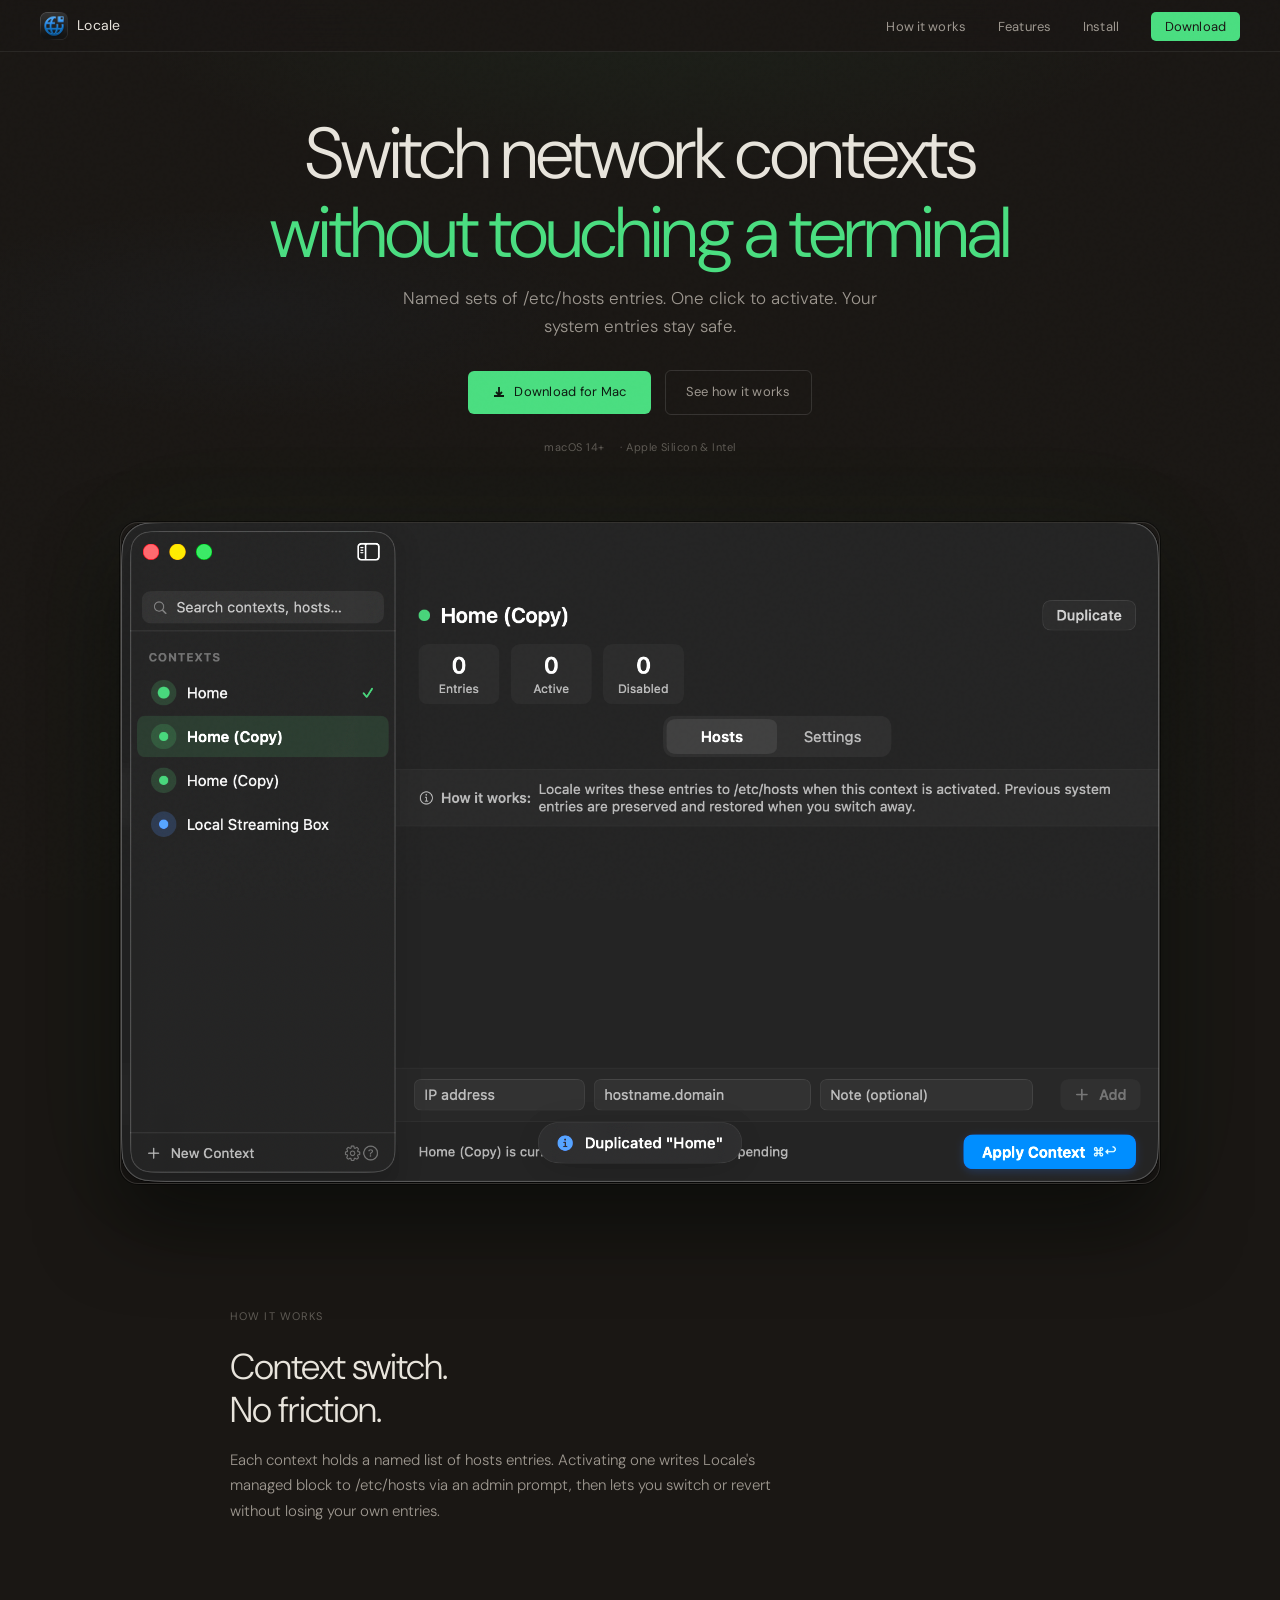
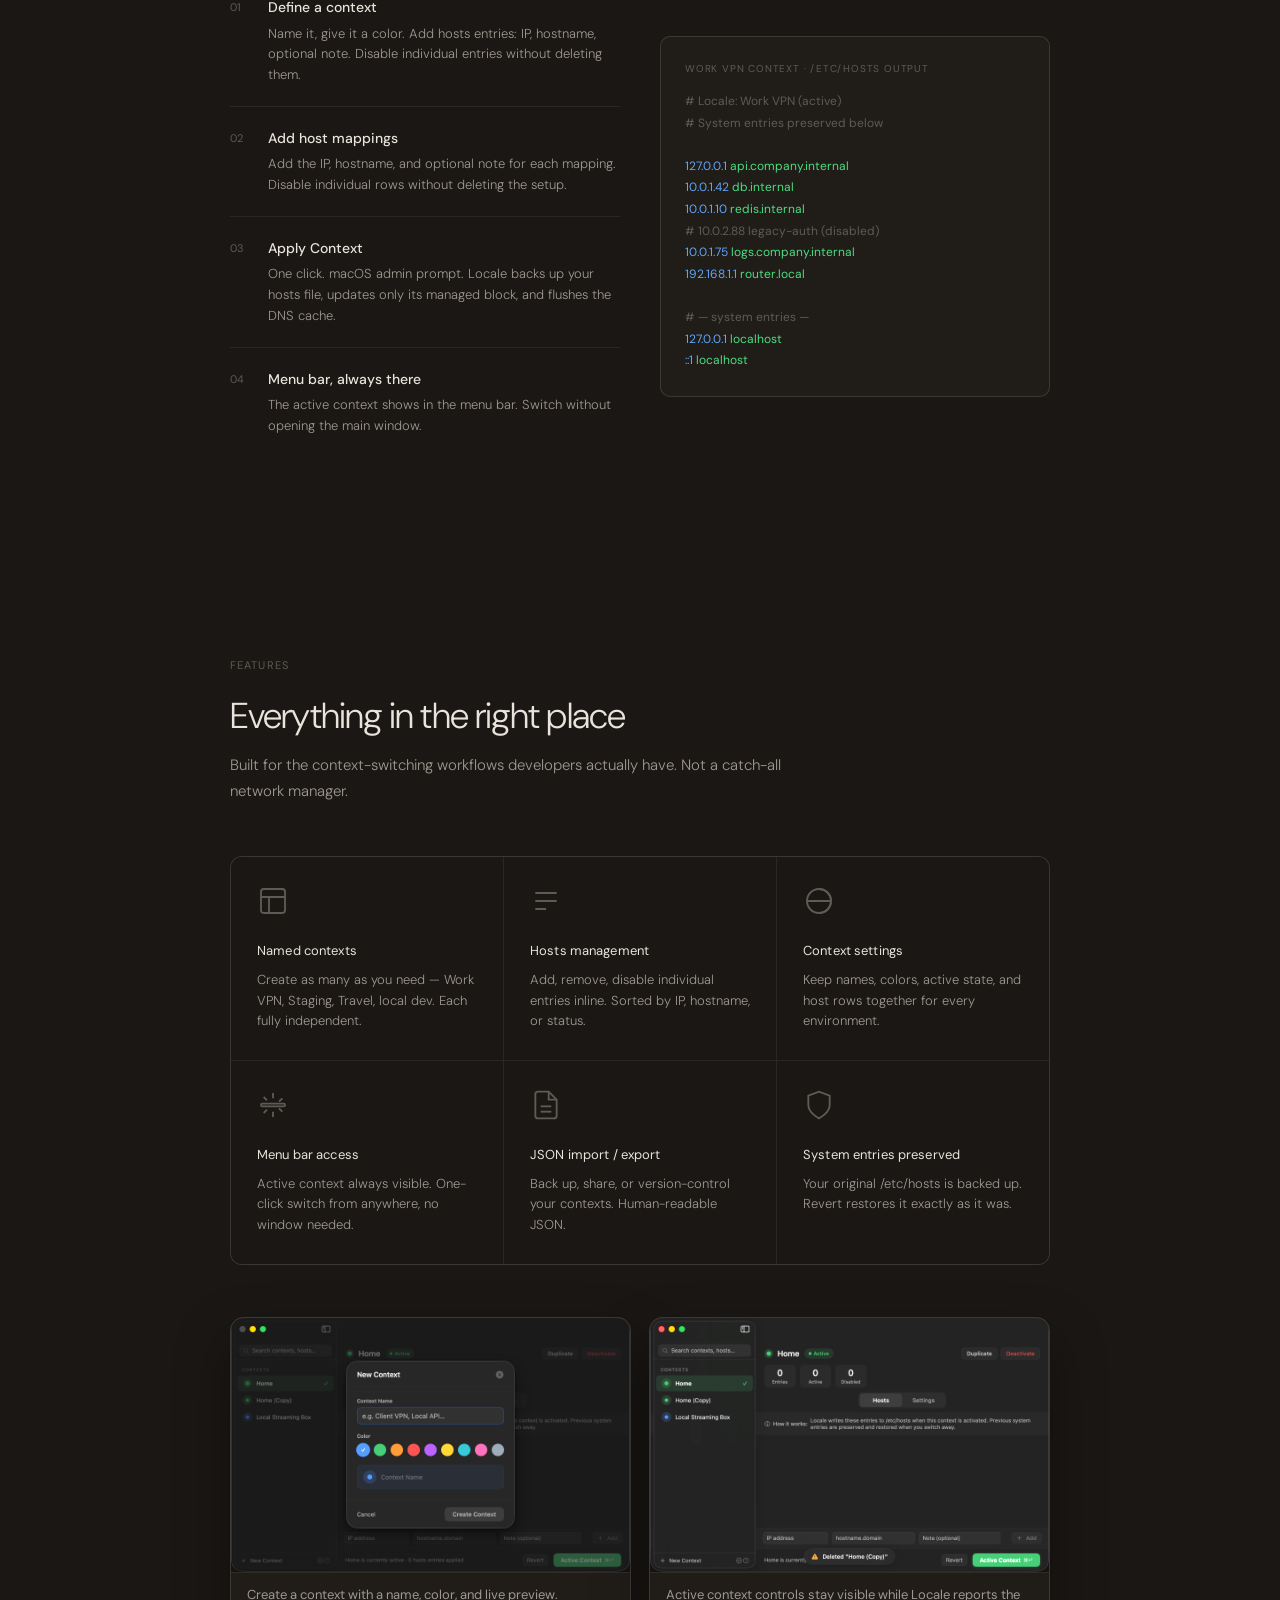
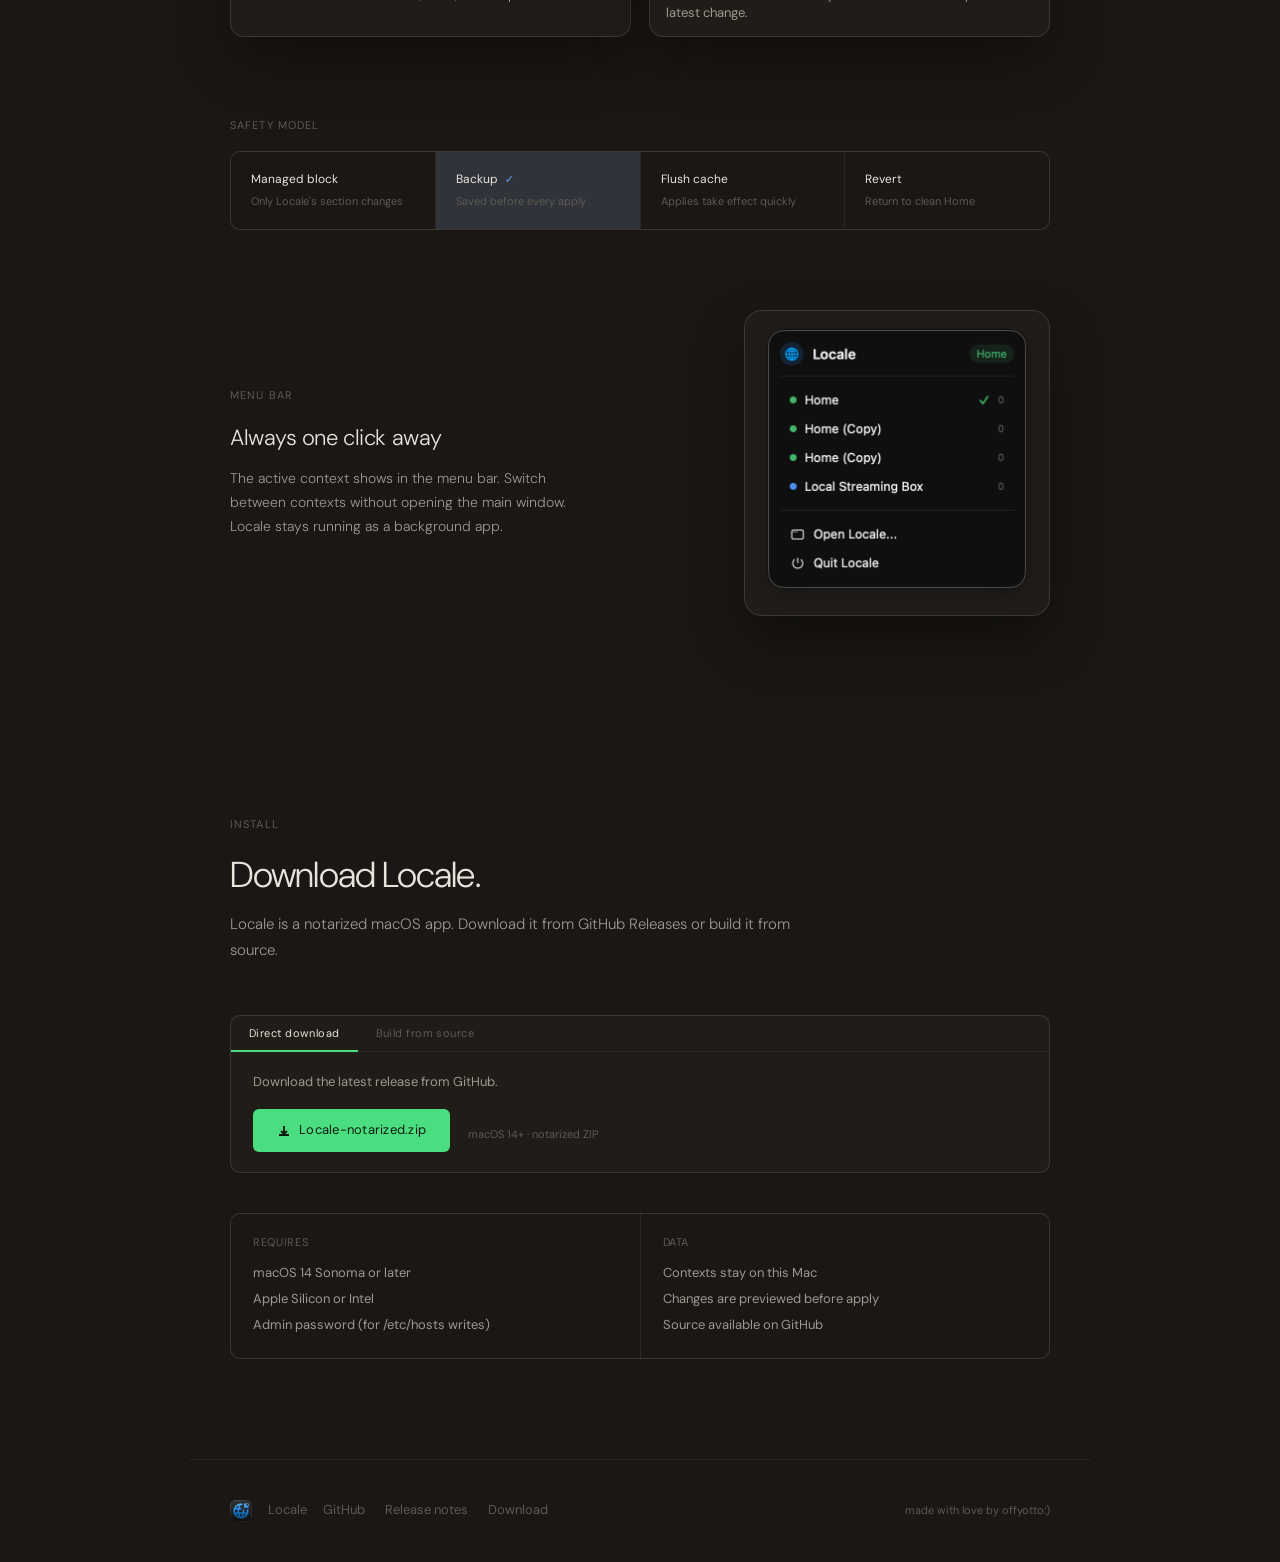
==== commit a90be427: "Fix hero screenshot crop" ====
--- a/website/index.html
+++ b/website/index.html
@@ -837,10 +837,10 @@
   <div class="screenshot-frame">
     <img
       class="product-screenshot"
-      src="assets/locale-main-active.png?v=1"
+      src="assets/locale-main-toast.png?v=1"
       width="1800"
-      height="1000"
-      alt="Locale app main window showing the Home context active with hosts controls and status feedback"
+      height="1144"
+      alt="Locale app main window showing a duplicated context, hosts controls, and status feedback"
       fetchpriority="high">
   </div>
 </div>
@@ -977,12 +977,12 @@
     </figure>
     <figure class="shot-card">
       <img
-        src="assets/locale-main-toast.png?v=1"
+        src="assets/locale-main-active.png?v=1"
         width="1800"
         height="1144"
         loading="lazy"
-        alt="Locale main window showing a duplicated context confirmation toast">
-      <figcaption>Actions like duplicate, delete, and apply give clear feedback.</figcaption>
+        alt="Locale main window showing the Home context active with hosts controls and status feedback">
+      <figcaption>Active context controls stay visible while Locale reports the latest change.</figcaption>
     </figure>
   </div>
 
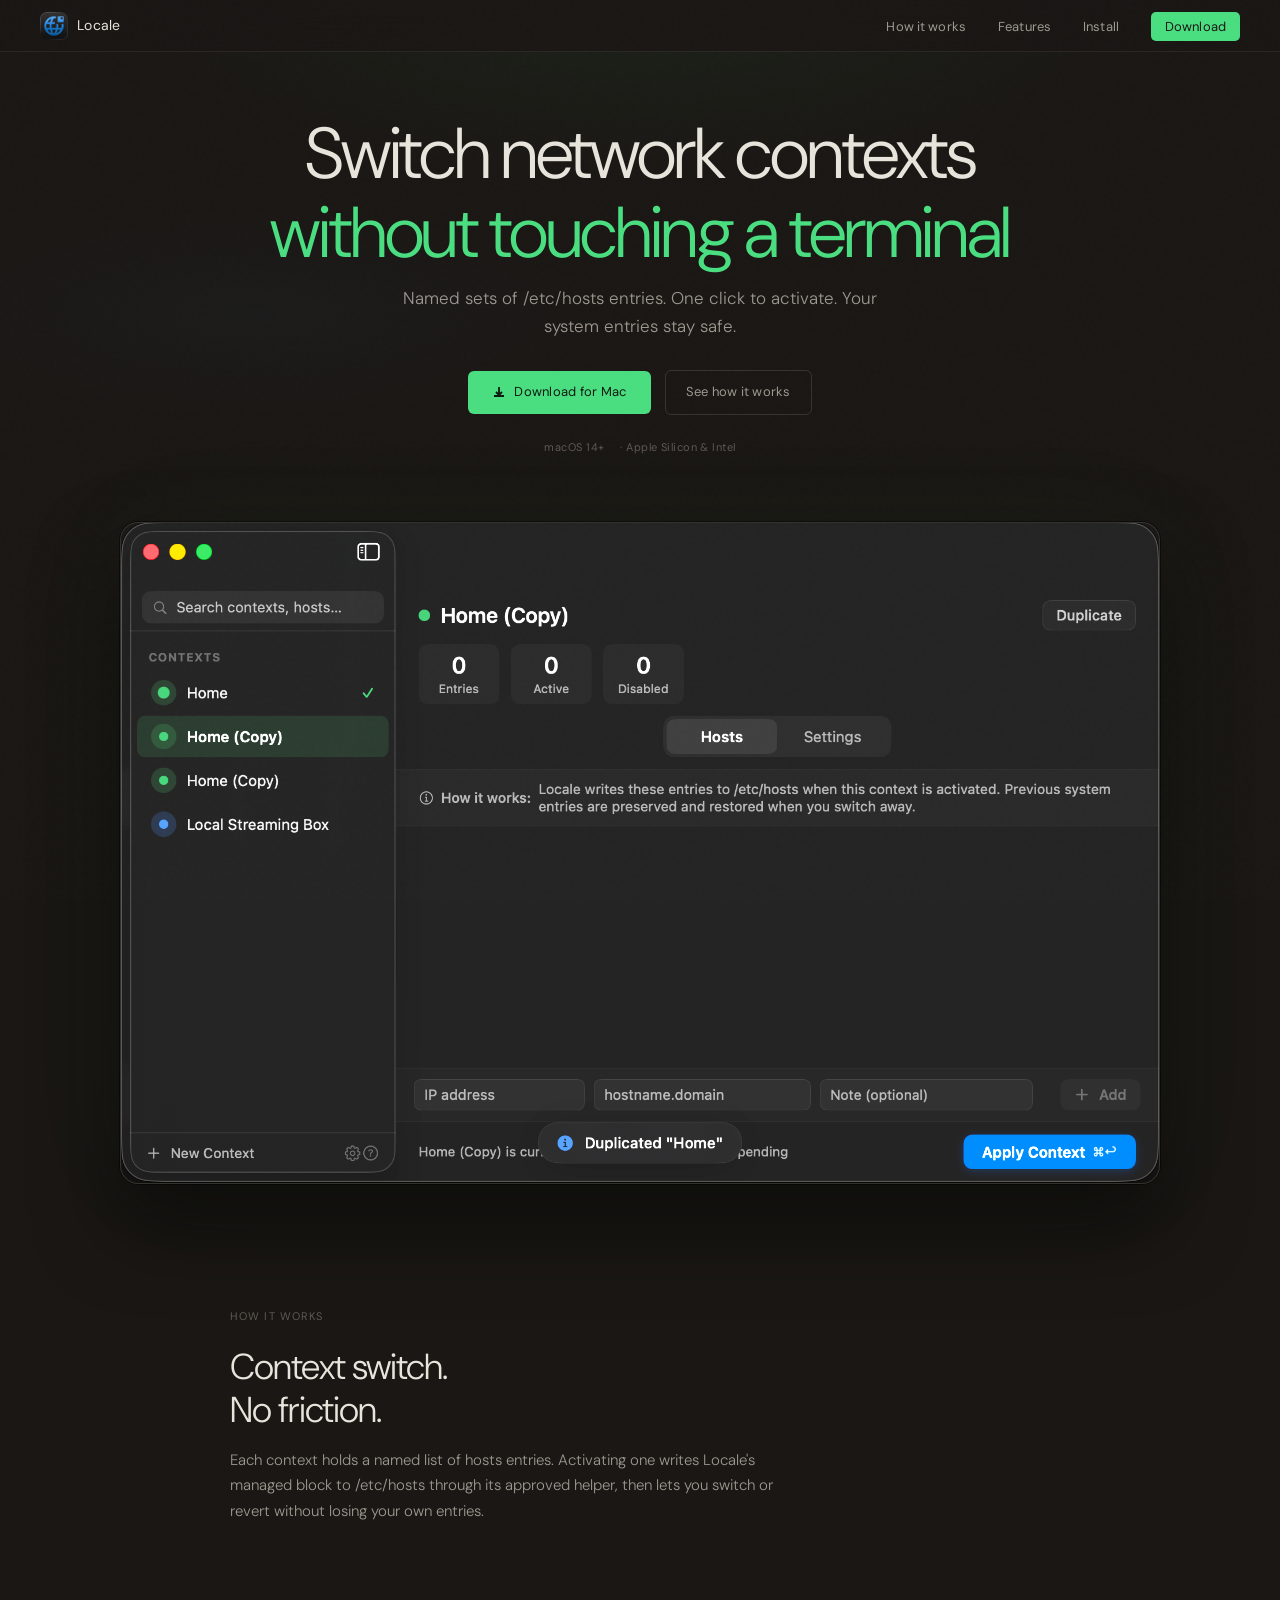
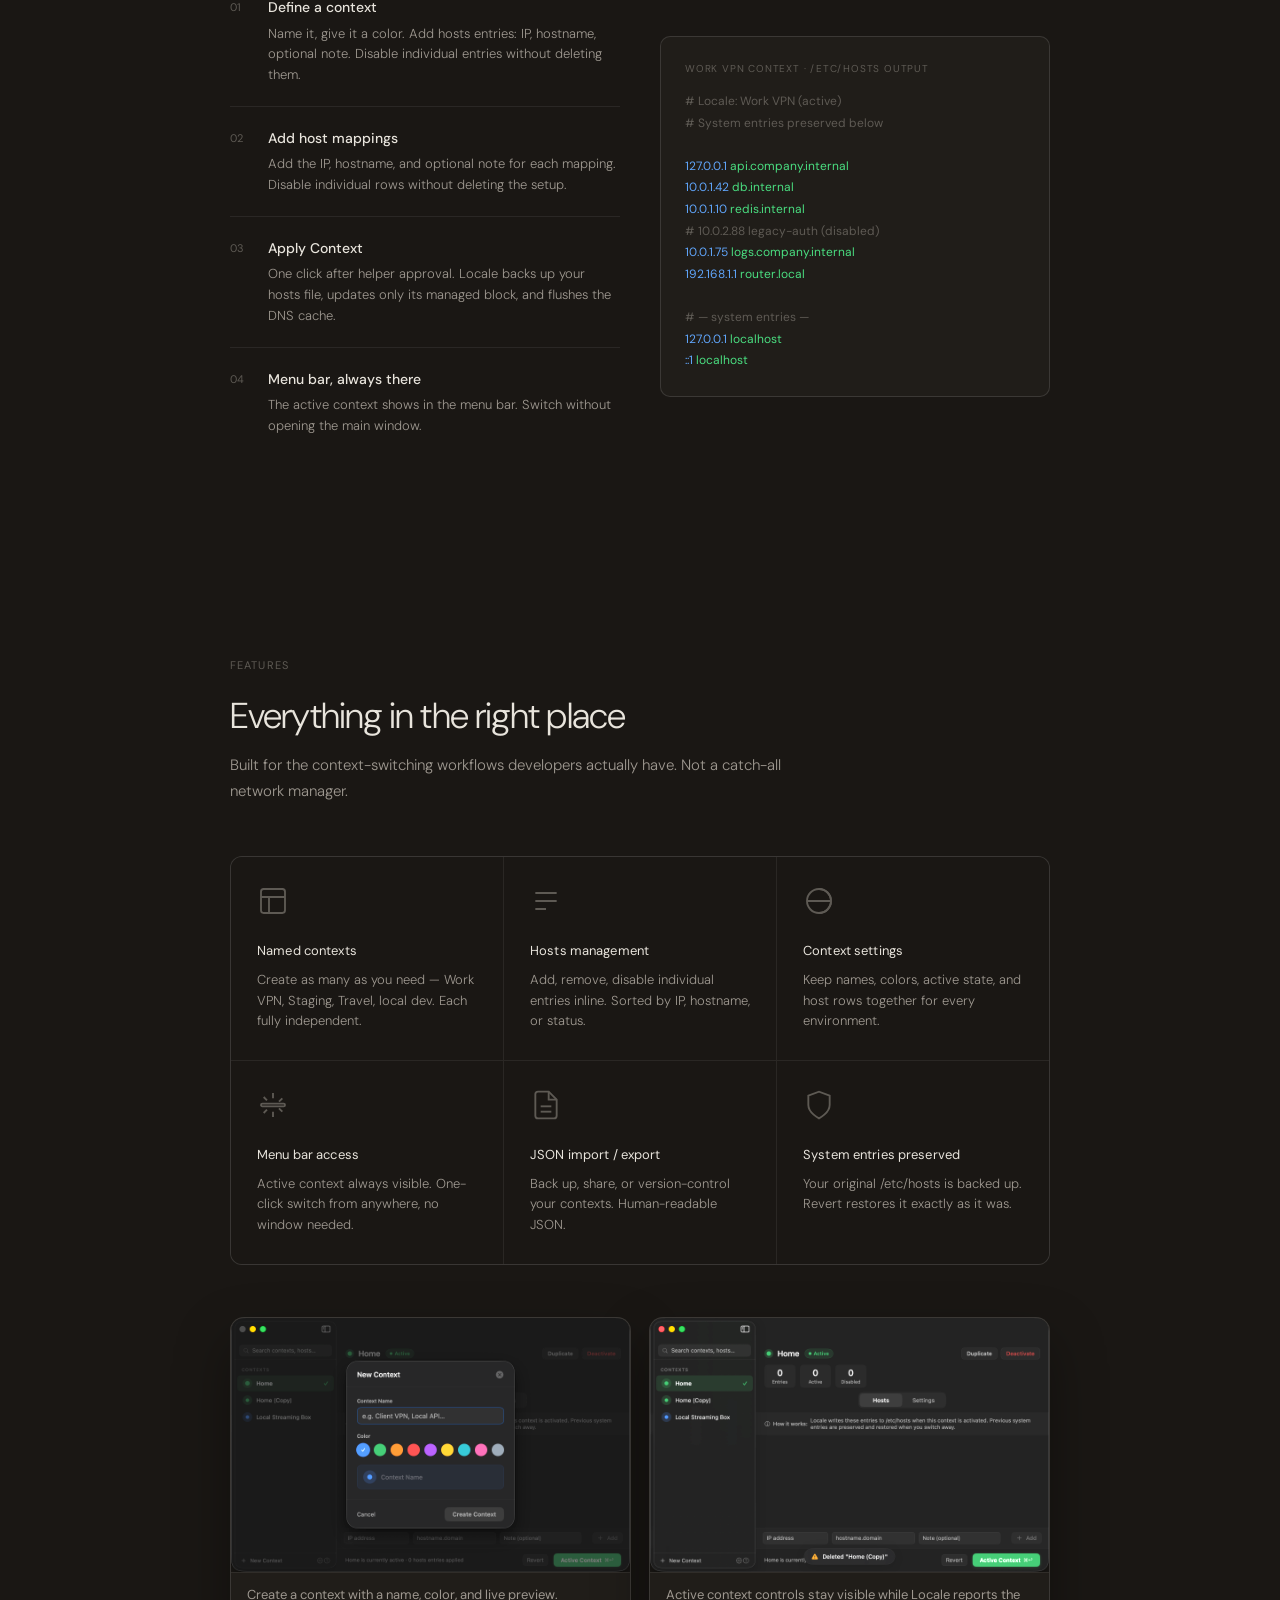
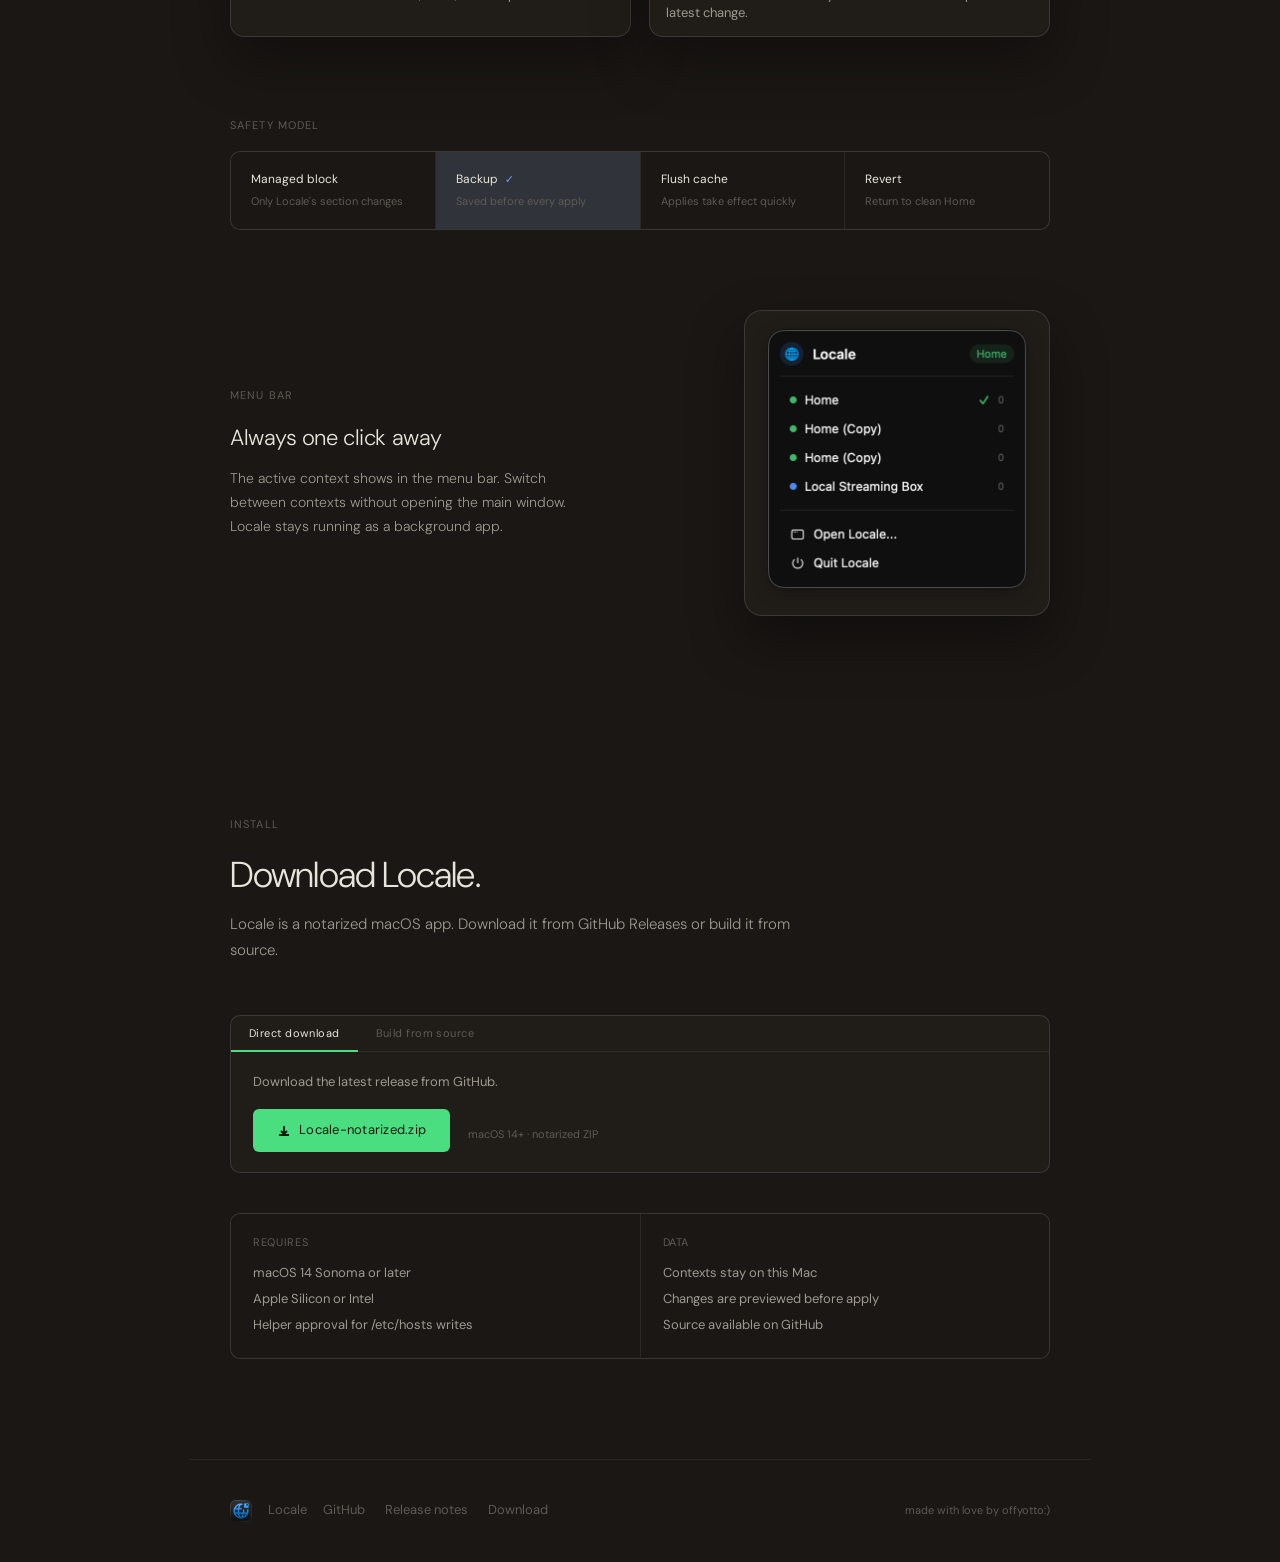
==== commit 07e40e22: "Add SMAppService hosts helper" ====
--- a/website/index.html
+++ b/website/index.html
@@ -850,7 +850,7 @@
   <p class="section-label reveal">How it works</p>
   <h2 class="section-title reveal">Context switch.<br>No friction.</h2>
   <p class="section-body reveal">
-    Each context holds a named list of hosts entries. Activating one writes Locale's managed block to /etc/hosts via an admin prompt, then lets you switch or revert without losing your own entries.
+    Each context holds a named list of hosts entries. Activating one writes Locale's managed block to /etc/hosts through its approved helper, then lets you switch or revert without losing your own entries.
   </p>
 
   <div class="how-grid">
@@ -873,7 +873,7 @@
         <span class="how-step-n">03</span>
         <div class="how-step-content">
           <div class="how-step-title">Apply Context</div>
-          <div class="how-step-desc">One click. macOS admin prompt. Locale backs up your hosts file, updates only its managed block, and flushes the DNS cache.</div>
+          <div class="how-step-desc">One click after helper approval. Locale backs up your hosts file, updates only its managed block, and flushes the DNS cache.</div>
         </div>
       </div>
       <div class="how-step" data-delay="300">
@@ -1075,7 +1075,7 @@
       <div style="font-size:13px;color:var(--text2);line-height:2;font-family:var(--mono)">
         macOS 14 Sonoma or later<br>
         Apple Silicon or Intel<br>
-        Admin password (for /etc/hosts writes)
+        Helper approval for /etc/hosts writes
       </div>
     </div>
     <div style="background:var(--bg);padding:20px 22px;">
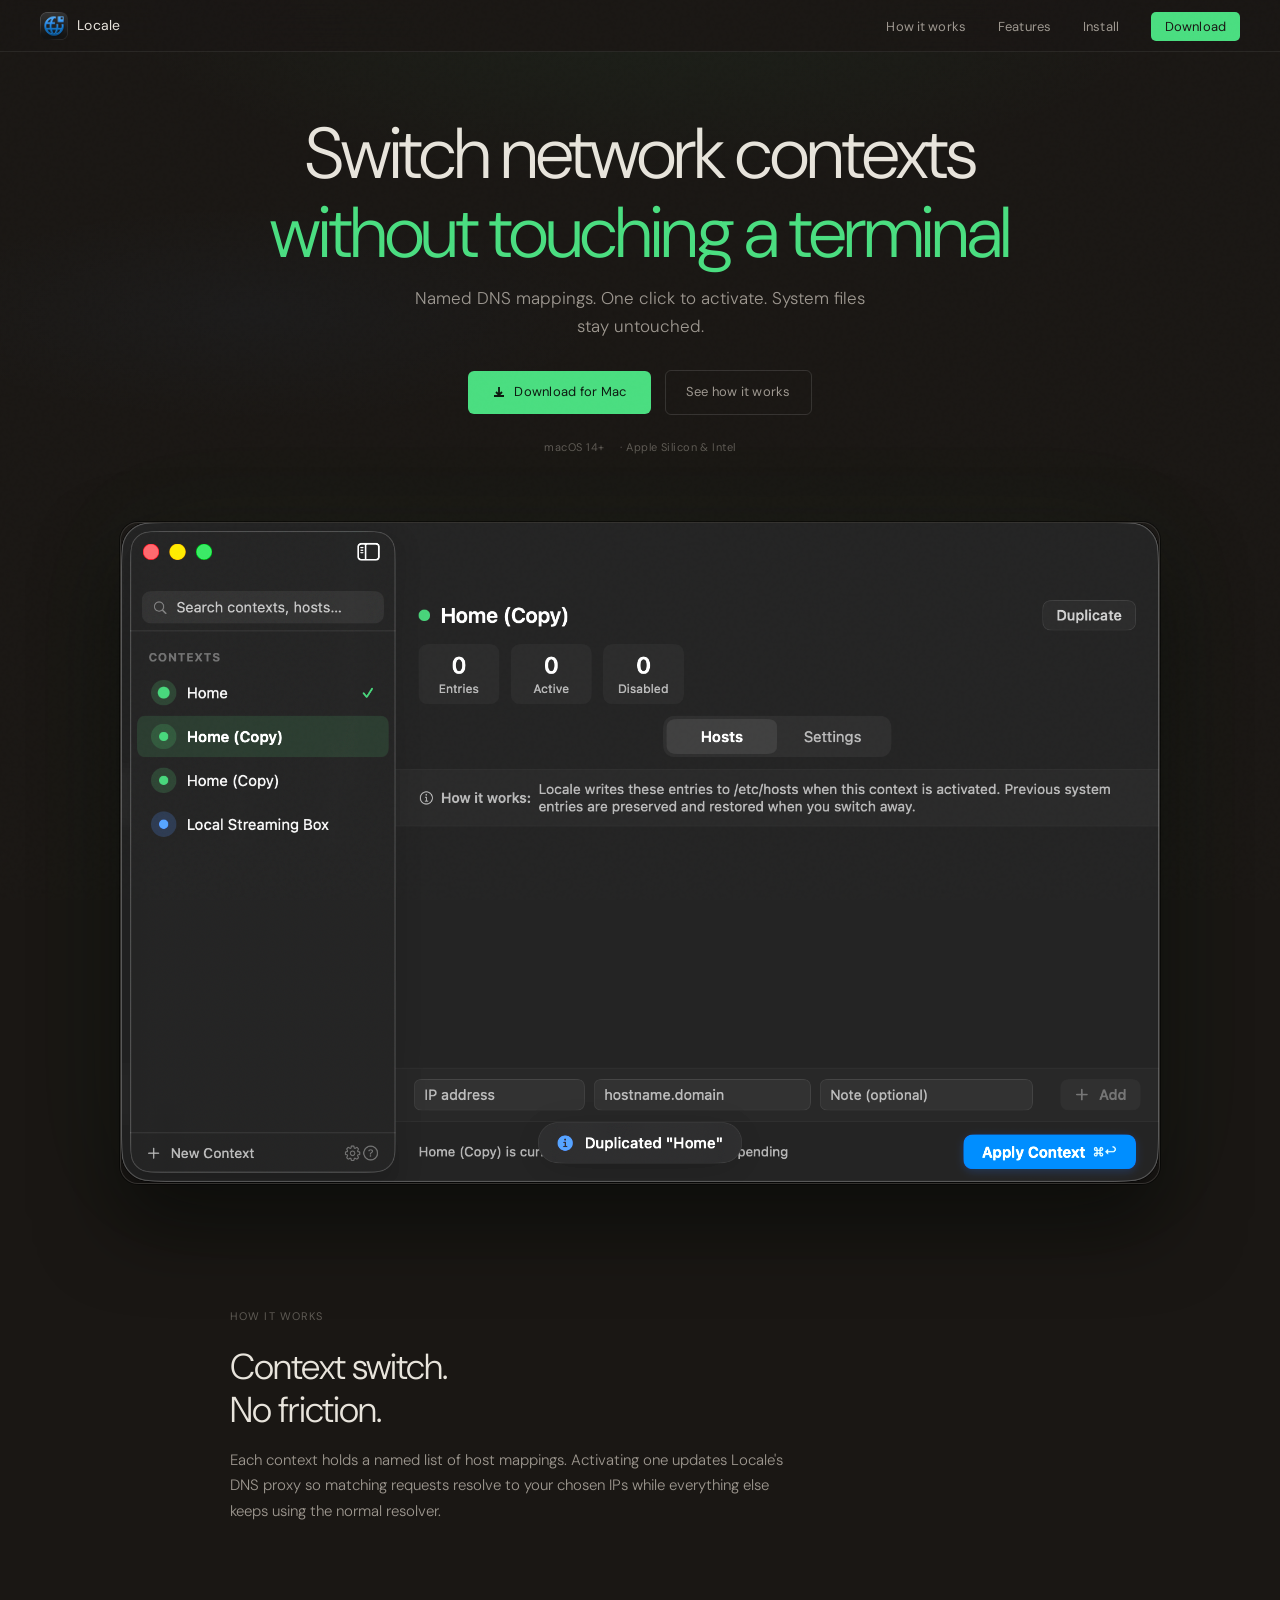
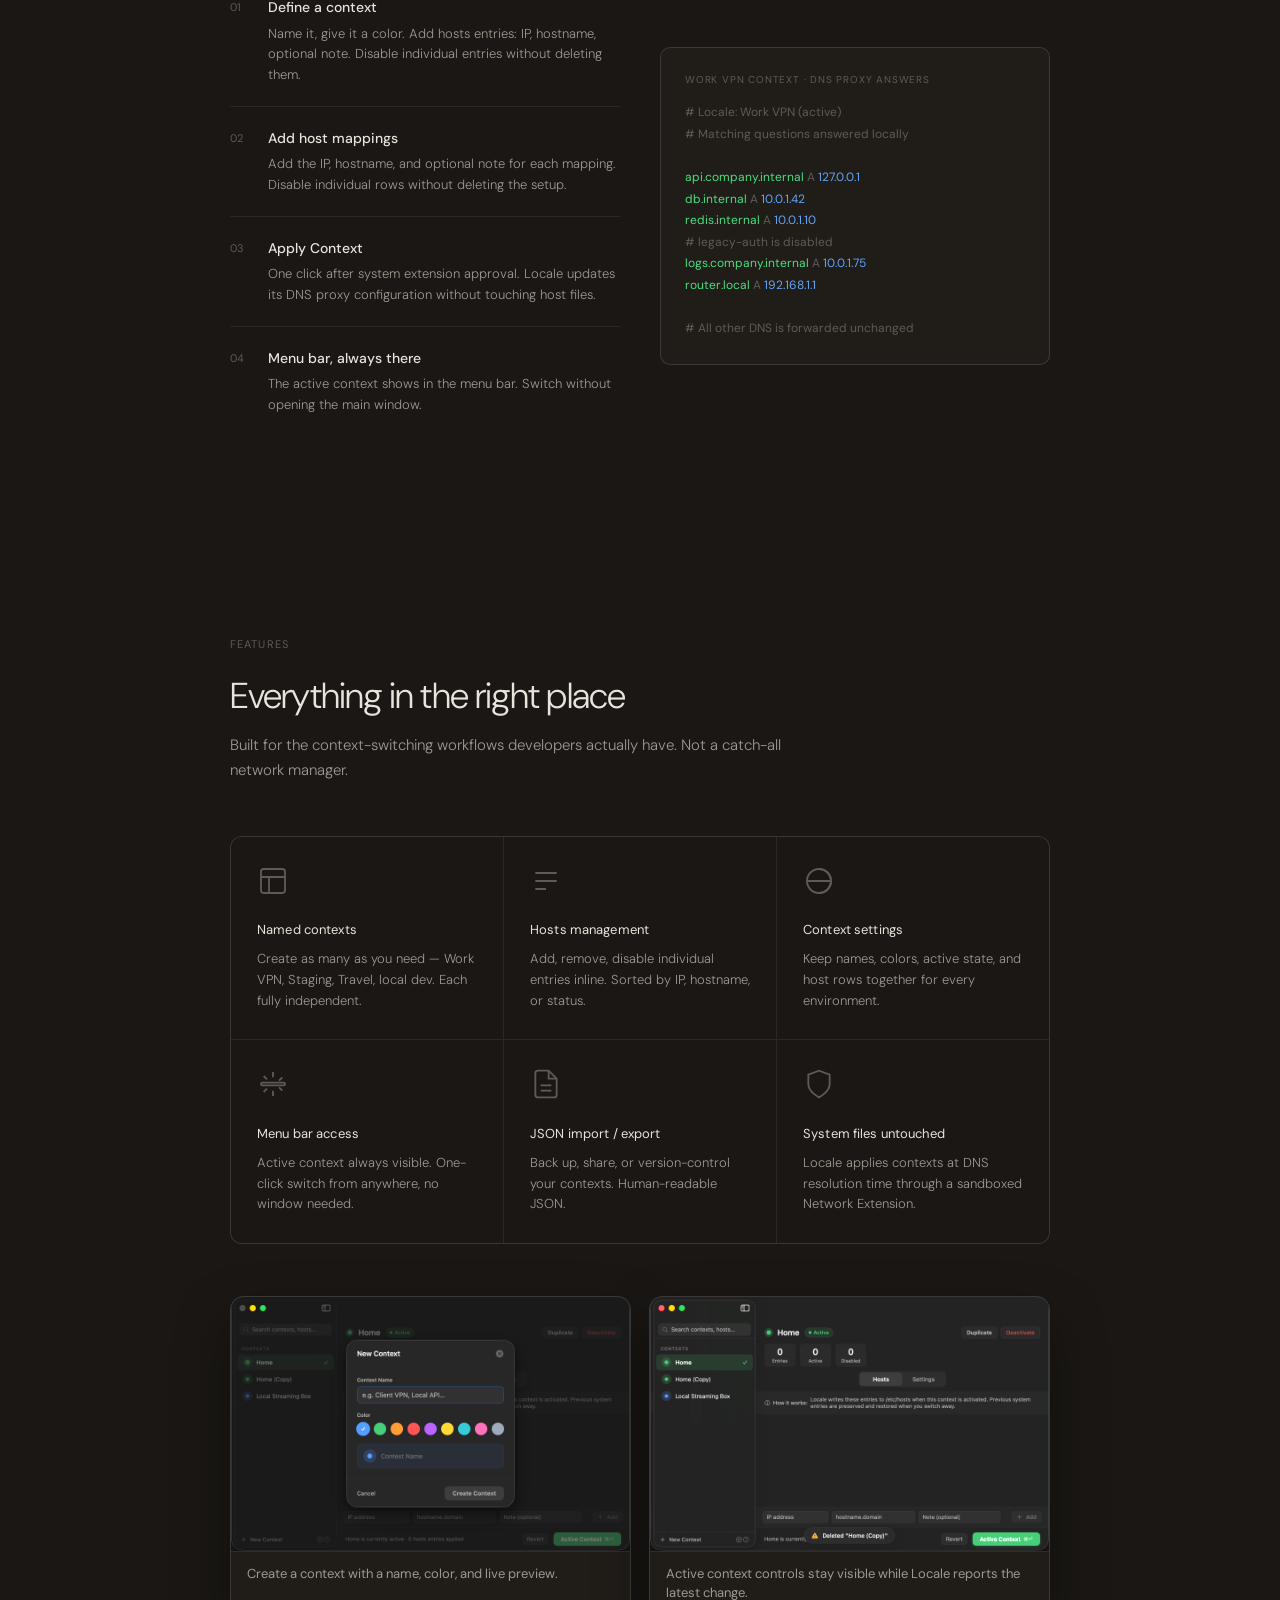
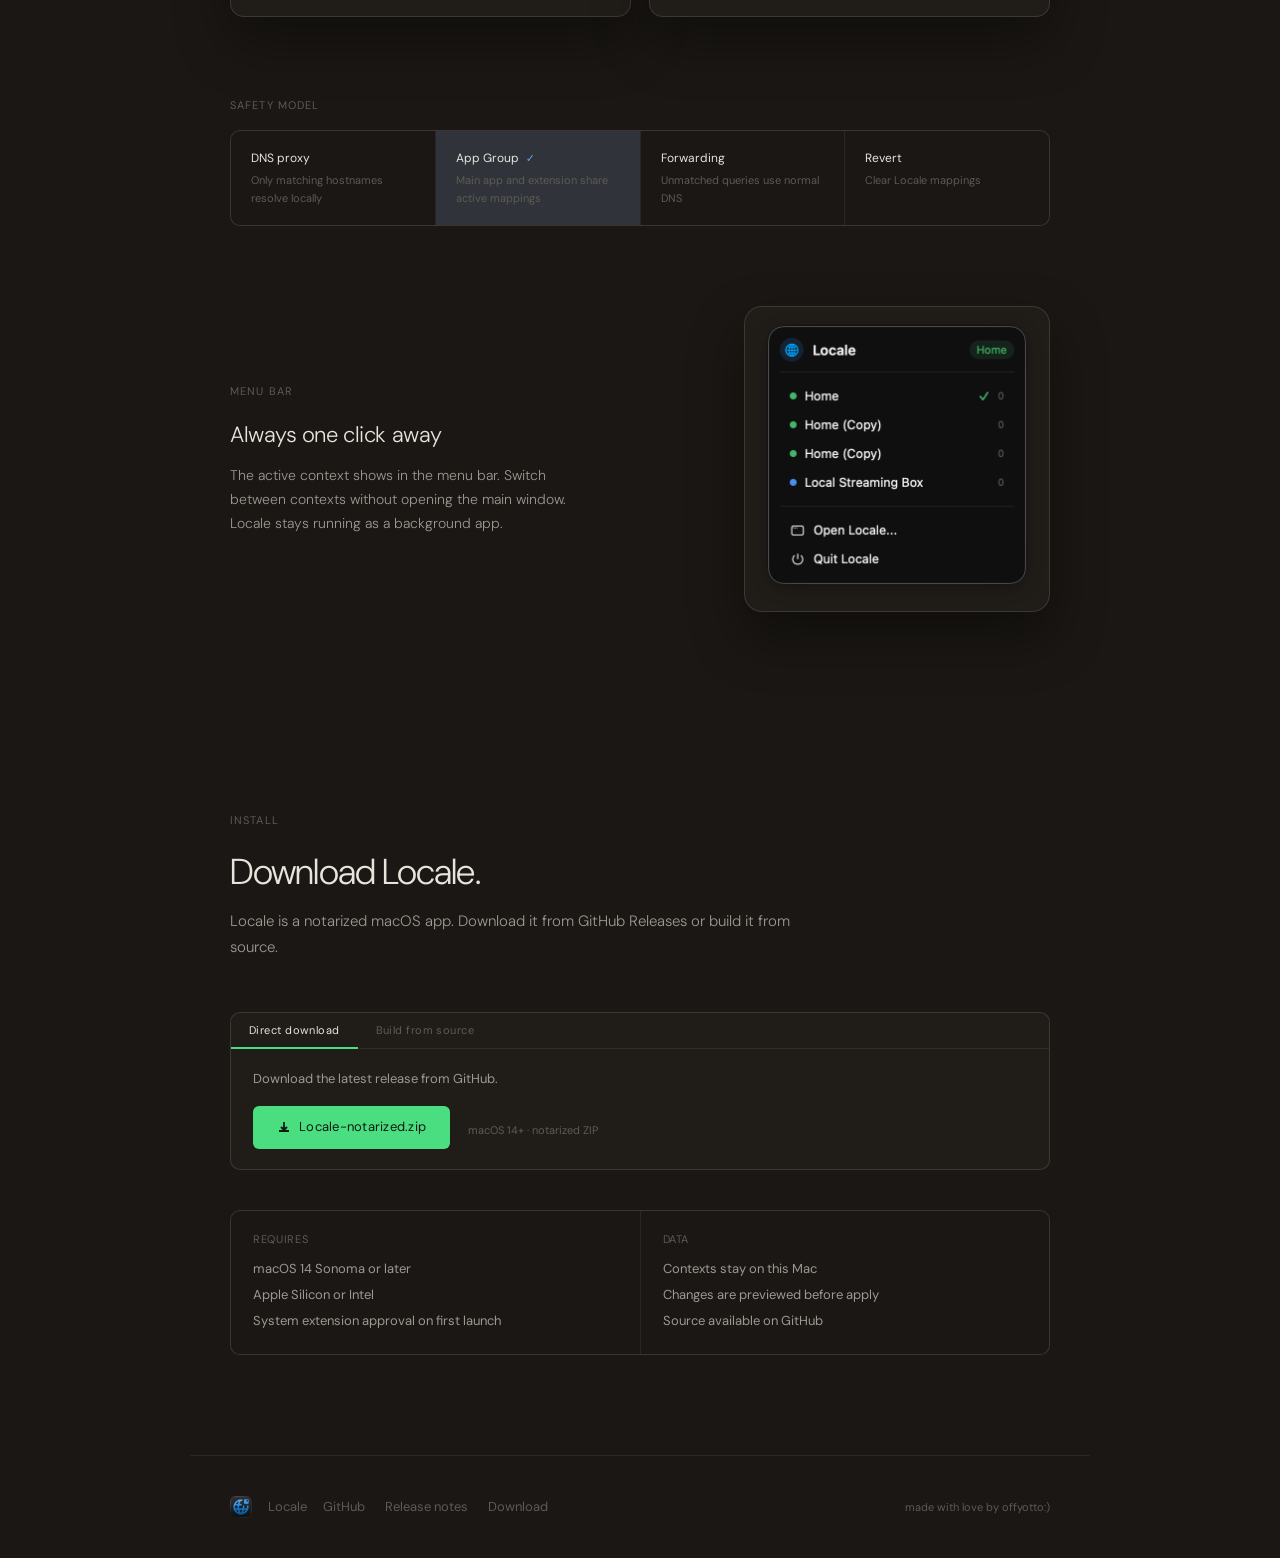
==== commit 79f9f23b: "Implement DNS proxy network extension" ====
--- a/website/index.html
+++ b/website/index.html
@@ -4,10 +4,10 @@
 <meta charset="UTF-8">
 <meta name="viewport" content="width=device-width, initial-scale=1.0">
 <title>Locale — macOS Network Context Manager</title>
-<meta name="description" content="Locale is a native macOS utility for switching named /etc/hosts contexts safely.">
+<meta name="description" content="Locale is a native macOS utility for switching named DNS contexts safely.">
 <meta name="theme-color" content="#1a1714">
 <meta property="og:title" content="Locale">
-<meta property="og:description" content="Switch named /etc/hosts contexts on macOS without hand-editing system files.">
+<meta property="og:description" content="Switch named DNS contexts on macOS without hand-editing system files.">
 <meta property="og:type" content="website">
 <link rel="icon" href="assets/app-icon-dark.png?v=6" type="image/png" sizes="1024x1024">
 <link rel="apple-touch-icon" href="assets/app-icon-dark.png?v=6">
@@ -815,7 +815,7 @@
     Switch network contexts<br><em>without touching a terminal</em>
   </h1>
   <p class="hero-sub">
-    Named sets of /etc/hosts entries. One click to activate. Your system entries stay safe.
+    Named DNS mappings. One click to activate. System files stay untouched.
   </p>
   <div class="hero-actions">
     <a href="https://github.com/offyotto/Locale/releases/download/v1.0.0/Locale-notarized.zip" class="btn-primary">
@@ -850,7 +850,7 @@
   <p class="section-label reveal">How it works</p>
   <h2 class="section-title reveal">Context switch.<br>No friction.</h2>
   <p class="section-body reveal">
-    Each context holds a named list of hosts entries. Activating one writes Locale's managed block to /etc/hosts through its approved helper, then lets you switch or revert without losing your own entries.
+    Each context holds a named list of host mappings. Activating one updates Locale's DNS proxy so matching requests resolve to your chosen IPs while everything else keeps using the normal resolver.
   </p>
 
   <div class="how-grid">
@@ -873,7 +873,7 @@
         <span class="how-step-n">03</span>
         <div class="how-step-content">
           <div class="how-step-title">Apply Context</div>
-          <div class="how-step-desc">One click after helper approval. Locale backs up your hosts file, updates only its managed block, and flushes the DNS cache.</div>
+          <div class="how-step-desc">One click after system extension approval. Locale updates its DNS proxy configuration without touching host files.</div>
         </div>
       </div>
       <div class="how-step" data-delay="300">
@@ -886,21 +886,19 @@
     </div>
 
     <div class="how-code reveal">
-      <div class="how-code-label">Work VPN context · /etc/hosts output</div>
+      <div class="how-code-label">Work VPN context · DNS proxy answers</div>
       <div class="code-block">
         <div><span class="code-comment"># Locale: Work VPN (active)</span></div>
-        <div><span class="code-comment"># System entries preserved below</span></div>
+        <div><span class="code-comment"># Matching questions answered locally</span></div>
         <div>&nbsp;</div>
-        <div><span class="code-ip">127.0.0.1</span>  <span class="code-host">api.company.internal</span></div>
-        <div><span class="code-ip">10.0.1.42</span>  <span class="code-host">db.internal</span></div>
-        <div><span class="code-ip">10.0.1.10</span>  <span class="code-host">redis.internal</span></div>
-        <div><span class="code-comment"># 10.0.2.88  legacy-auth  (disabled)</span></div>
-        <div><span class="code-ip">10.0.1.75</span>  <span class="code-host">logs.company.internal</span></div>
-        <div><span class="code-ip">192.168.1.1</span> <span class="code-host">router.local</span></div>
+        <div><span class="code-host">api.company.internal</span>  <span class="code-comment">A</span>  <span class="code-ip">127.0.0.1</span></div>
+        <div><span class="code-host">db.internal</span>           <span class="code-comment">A</span>  <span class="code-ip">10.0.1.42</span></div>
+        <div><span class="code-host">redis.internal</span>        <span class="code-comment">A</span>  <span class="code-ip">10.0.1.10</span></div>
+        <div><span class="code-comment"># legacy-auth is disabled</span></div>
+        <div><span class="code-host">logs.company.internal</span> <span class="code-comment">A</span>  <span class="code-ip">10.0.1.75</span></div>
+        <div><span class="code-host">router.local</span>          <span class="code-comment">A</span>  <span class="code-ip">192.168.1.1</span></div>
         <div>&nbsp;</div>
-        <div><span class="code-comment"># — system entries —</span></div>
-        <div><span class="code-ip">127.0.0.1</span>  <span class="code-host">localhost</span></div>
-        <div><span class="code-ip">::1</span>        <span class="code-host">localhost</span></div>
+        <div><span class="code-comment"># All other DNS is forwarded unchanged</span></div>
       </div>
     </div>
   </div>
@@ -960,8 +958,8 @@
       <svg class="feature-icon" viewBox="0 0 24 24" fill="none" stroke="currentColor" stroke-width="1.4">
         <path d="M12 22s8-4 8-10V5l-8-3-8 3v7c0 6 8 10 8 10z"/>
       </svg>
-      <div class="feature-title">System entries preserved</div>
-      <div class="feature-desc">Your original /etc/hosts is backed up. Revert restores it exactly as it was.</div>
+      <div class="feature-title">System files untouched</div>
+      <div class="feature-desc">Locale applies contexts at DNS resolution time through a sandboxed Network Extension.</div>
     </div>
   </div>
 
@@ -990,23 +988,23 @@
   <p class="section-label reveal" style="margin-bottom:16px">Safety model</p>
   <div class="dns-row reveal">
     <div class="dns-cell">
-      <div class="dns-cell-name">Managed block</div>
-      <div class="dns-addr">Only Locale's section changes</div>
+      <div class="dns-cell-name">DNS proxy</div>
+      <div class="dns-addr">Only matching hostnames resolve locally</div>
     </div>
     <div class="dns-cell selected">
       <div class="dns-cell-name">
-        Backup
+        App Group
         <span class="dns-check">✓</span>
       </div>
-      <div class="dns-addr">Saved before every apply</div>
+      <div class="dns-addr">Main app and extension share active mappings</div>
     </div>
     <div class="dns-cell">
-      <div class="dns-cell-name">Flush cache</div>
-      <div class="dns-addr">Applies take effect quickly</div>
+      <div class="dns-cell-name">Forwarding</div>
+      <div class="dns-addr">Unmatched queries use normal DNS</div>
     </div>
     <div class="dns-cell">
       <div class="dns-cell-name">Revert</div>
-      <div class="dns-addr">Return to clean Home</div>
+      <div class="dns-addr">Clear Locale mappings</div>
     </div>
   </div>
 
@@ -1075,7 +1073,7 @@
       <div style="font-size:13px;color:var(--text2);line-height:2;font-family:var(--mono)">
         macOS 14 Sonoma or later<br>
         Apple Silicon or Intel<br>
-        Helper approval for /etc/hosts writes
+        System extension approval on first launch
       </div>
     </div>
     <div style="background:var(--bg);padding:20px 22px;">
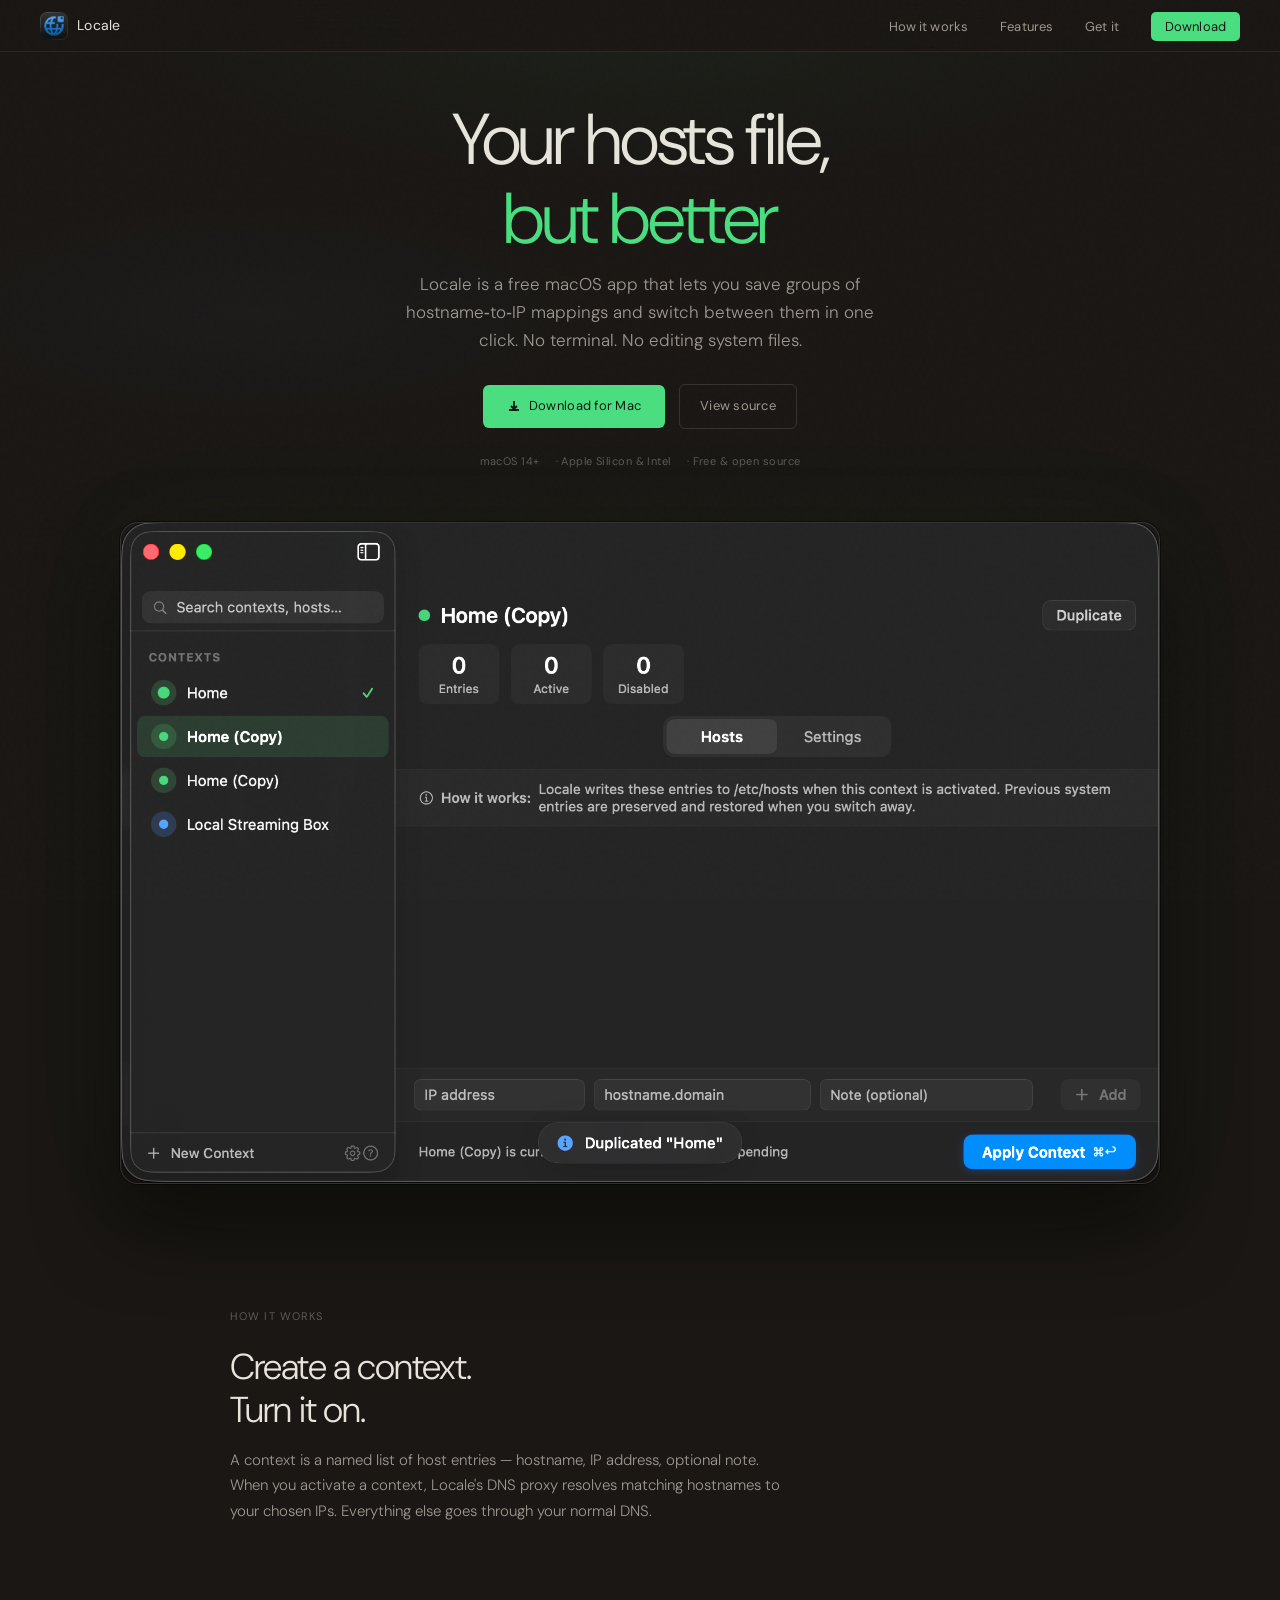
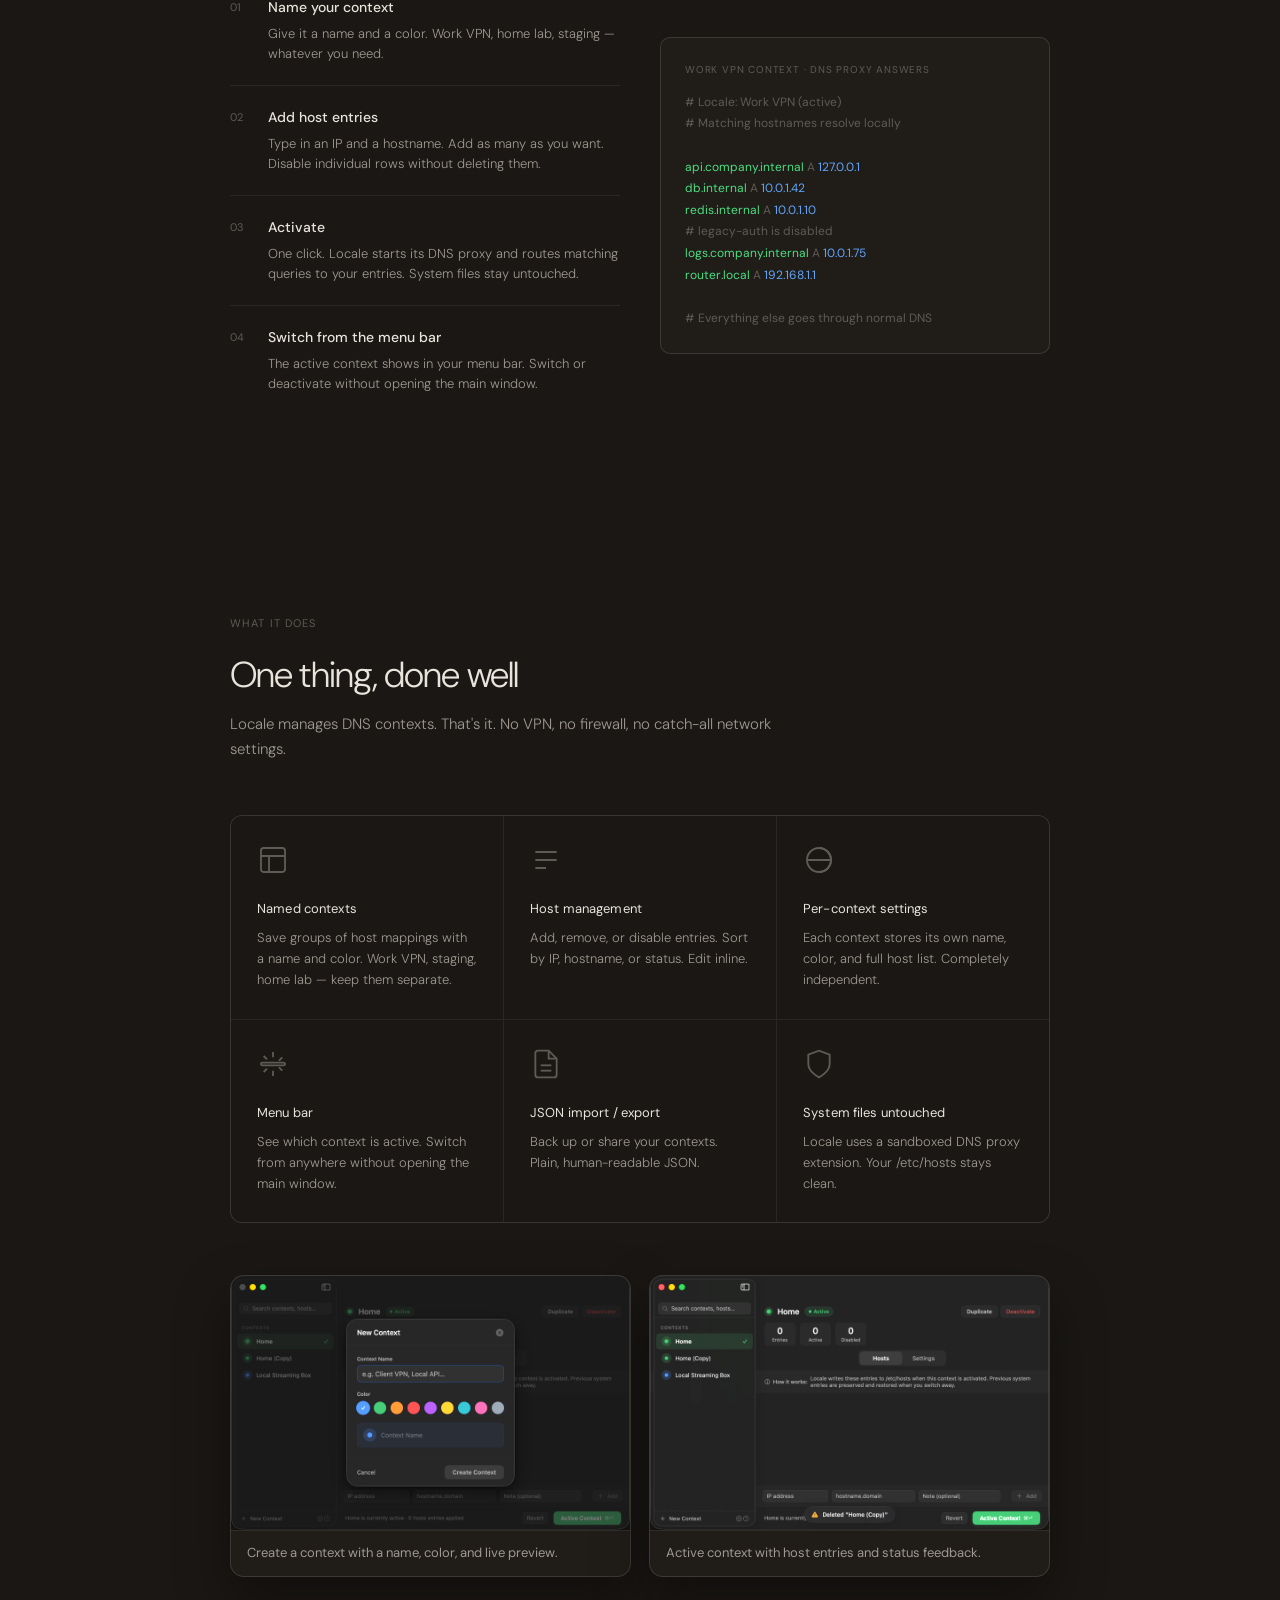
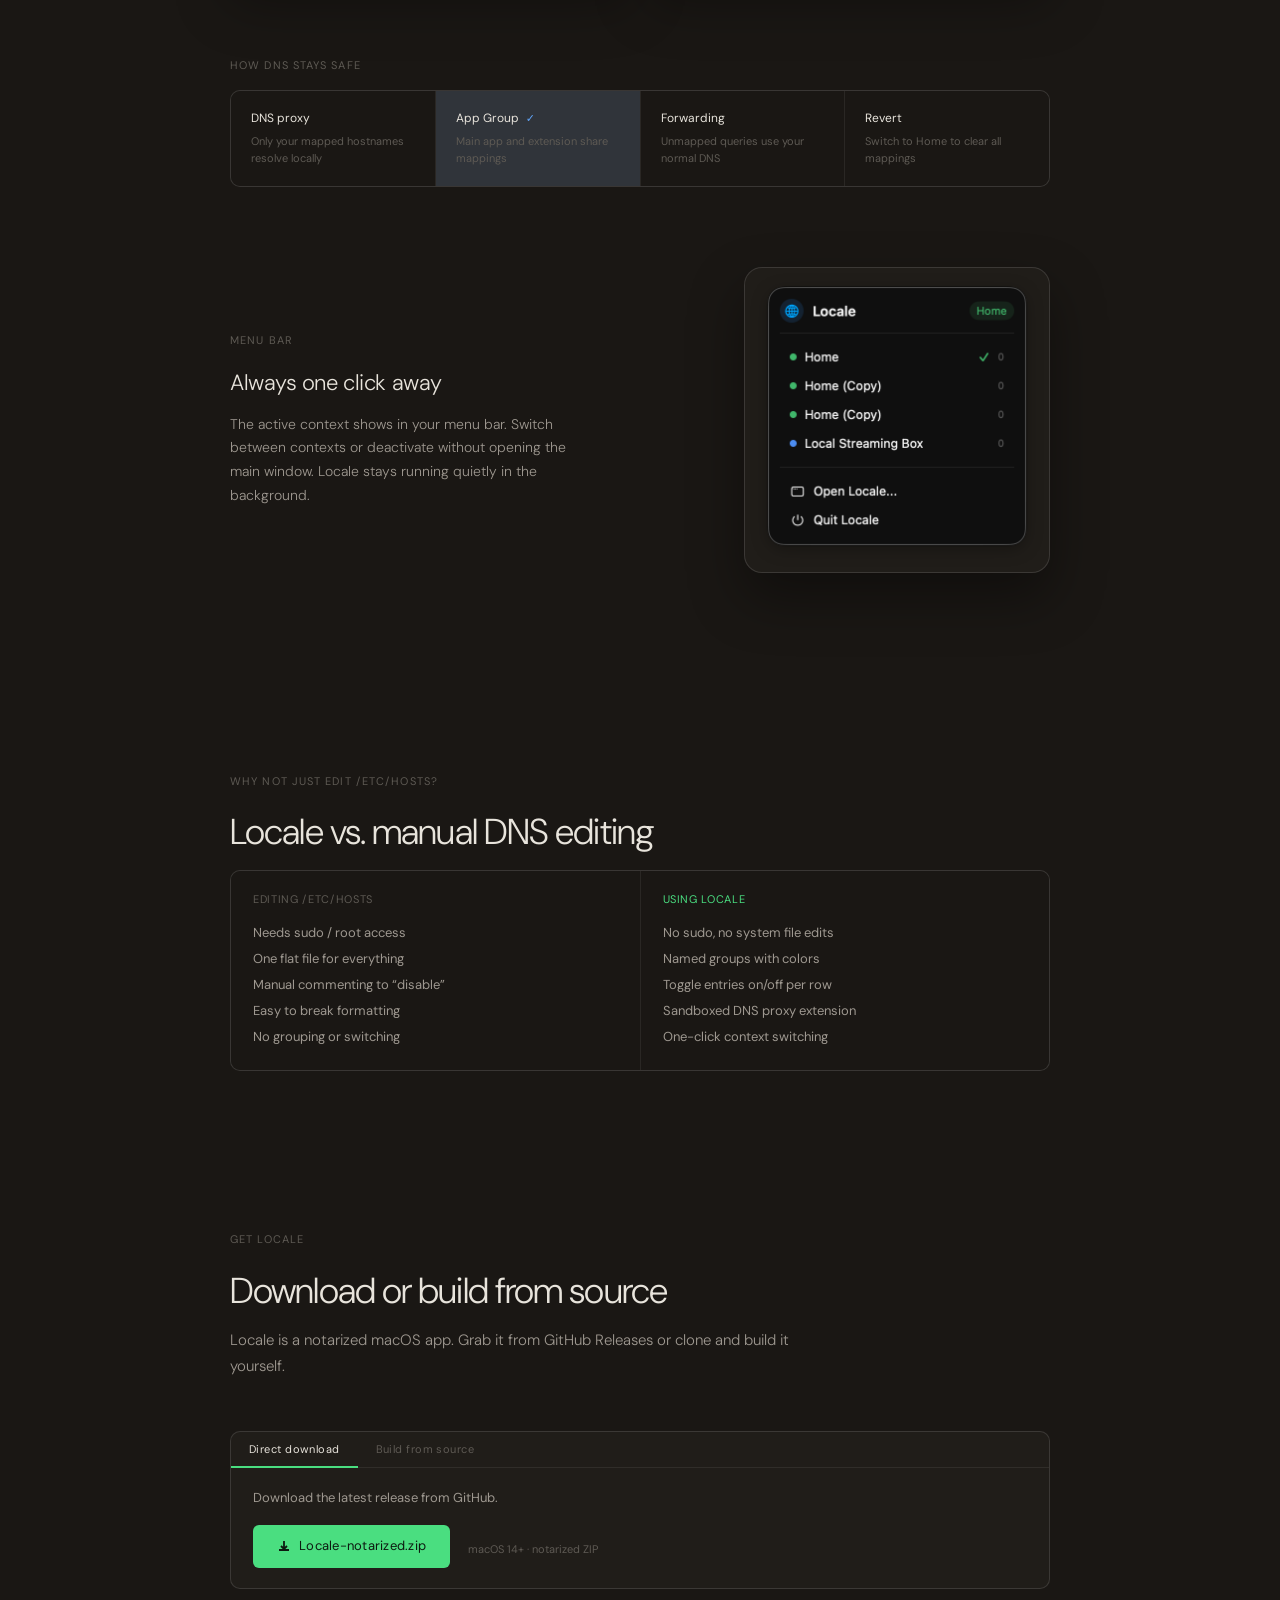
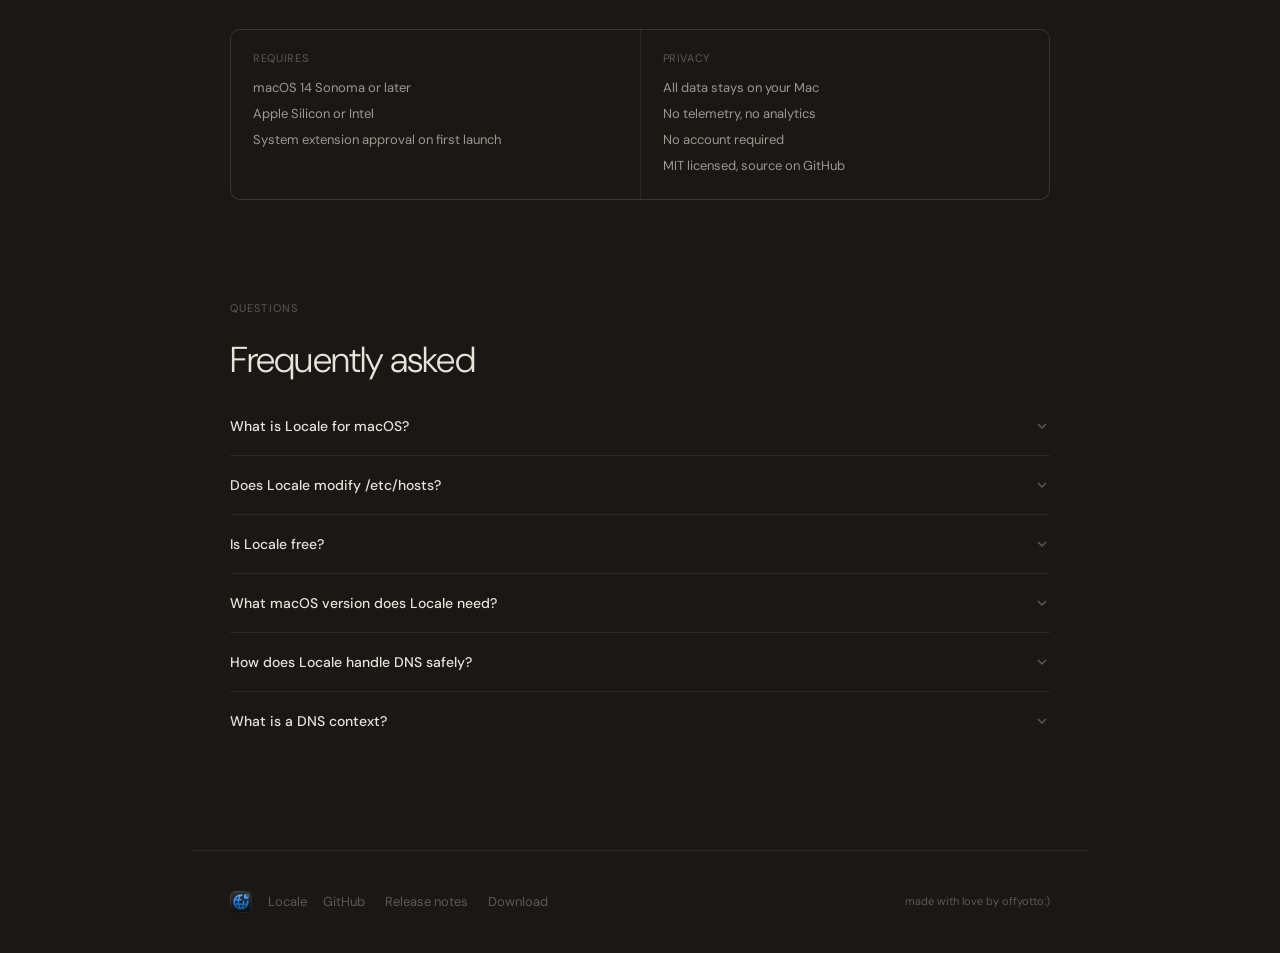
==== commit bc29ad6c: "rework: rewrite website copy, add full SEO/AEO optimization - Rewrote all copy: removed AI slop, dev" ====
--- a/website/index.html
+++ b/website/index.html
@@ -3,17 +3,148 @@
 <head>
 <meta charset="UTF-8">
 <meta name="viewport" content="width=device-width, initial-scale=1.0">
-<title>Locale — macOS Network Context Manager</title>
-<meta name="description" content="Locale is a native macOS utility for switching named DNS contexts safely.">
+<title>Locale — DNS Context Switcher for macOS</title>
+<meta name="description" content="Locale is a free, open-source macOS app that lets you save groups of hostname-to-IP mappings and switch between them in one click. No terminal. No editing /etc/hosts.">
 <meta name="theme-color" content="#1a1714">
-<meta property="og:title" content="Locale">
-<meta property="og:description" content="Switch named DNS contexts on macOS without hand-editing system files.">
+<meta name="robots" content="index, follow">
+<meta name="author" content="offyotto">
+<meta name="application-name" content="Locale">
+<link rel="canonical" href="https://offyotto.github.io/Locale/">
+
+<!-- Open Graph -->
+<meta property="og:title" content="Locale — DNS Context Switcher for macOS">
+<meta property="og:description" content="Save groups of hostname-to-IP mappings and switch between them in one click. Free, open source, no terminal needed.">
 <meta property="og:type" content="website">
+<meta property="og:url" content="https://offyotto.github.io/Locale/">
+<meta property="og:site_name" content="Locale">
+<meta property="og:image" content="https://offyotto.github.io/Locale/assets/locale-main-toast.png">
+<meta property="og:image:width" content="1800">
+<meta property="og:image:height" content="1144">
+<meta property="og:image:alt" content="Locale app window showing DNS context management on macOS">
+
+<!-- Twitter Card -->
+<meta name="twitter:card" content="summary_large_image">
+<meta name="twitter:title" content="Locale — DNS Context Switcher for macOS">
+<meta name="twitter:description" content="Save groups of hostname-to-IP mappings and switch between them in one click. Free, open source, no terminal needed.">
+<meta name="twitter:image" content="https://offyotto.github.io/Locale/assets/locale-main-toast.png">
+
 <link rel="icon" href="assets/app-icon-dark.png?v=6" type="image/png" sizes="1024x1024">
 <link rel="apple-touch-icon" href="assets/app-icon-dark.png?v=6">
 <link rel="preconnect" href="https://fonts.googleapis.com">
 <link rel="preconnect" href="https://fonts.gstatic.com" crossorigin>
 <link href="https://fonts.googleapis.com/css2?family=DM+Sans:ital,opsz,wght@0,9..40,300;0,9..40,400;0,9..40,500;0,9..40,700;1,9..40,300&display=swap" rel="stylesheet">
+
+<!-- Structured Data: SoftwareApplication + FAQPage -->
+<script type="application/ld+json">
+{
+  "@context": "https://schema.org",
+  "@graph": [
+    {
+      "@type": "Organization",
+      "@id": "https://offyotto.github.io/Locale/#organization",
+      "name": "offyotto",
+      "url": "https://github.com/offyotto"
+    },
+    {
+      "@type": "WebSite",
+      "@id": "https://offyotto.github.io/Locale/#website",
+      "url": "https://offyotto.github.io/Locale/",
+      "name": "Locale",
+      "description": "Free, open-source DNS context switcher for macOS",
+      "publisher": {
+        "@id": "https://offyotto.github.io/Locale/#organization"
+      }
+    },
+    {
+      "@type": "SoftwareApplication",
+      "@id": "https://offyotto.github.io/Locale/#software",
+      "name": "Locale",
+      "operatingSystem": "macOS 14+",
+      "applicationCategory": "UtilitiesApplication",
+      "applicationSubCategory": "Network Utility",
+      "description": "Locale is a free, open-source macOS app that lets you save groups of hostname-to-IP mappings (DNS contexts) and switch between them in one click, without editing /etc/hosts or using the terminal. It uses Apple's NEDNSProxyProvider to handle DNS resolution safely.",
+      "offers": {
+        "@type": "Offer",
+        "price": "0.00",
+        "priceCurrency": "USD",
+        "category": "free"
+      },
+      "url": "https://offyotto.github.io/Locale/",
+      "downloadUrl": "https://github.com/offyotto/Locale/releases/download/v1.0.0/Locale-notarized.zip",
+      "screenshot": "https://offyotto.github.io/Locale/assets/locale-main-toast.png",
+      "softwareVersion": "1.0.0",
+      "fileSize": "3MB",
+      "datePublished": "2026-06-04",
+      "license": "https://github.com/offyotto/Locale/blob/main/LICENSE",
+      "isAccessibleForFree": true,
+      "releaseNotes": "https://github.com/offyotto/Locale/releases/tag/v1.0.0",
+      "author": {
+        "@id": "https://offyotto.github.io/Locale/#organization"
+      },
+      "sourceOrganization": {
+        "@type": "Organization",
+        "name": "offyotto",
+        "url": "https://github.com/offyotto"
+      }
+    },
+    {
+      "@type": "FAQPage",
+      "@id": "https://offyotto.github.io/Locale/#faq",
+      "mainEntity": [
+        {
+          "@type": "Question",
+          "name": "What is Locale for macOS?",
+          "acceptedAnswer": {
+            "@type": "Answer",
+            "text": "Locale is a free, open-source macOS app that lets you create named groups of hostname-to-IP mappings (DNS contexts) and switch between them in one click, without editing /etc/hosts or using the terminal."
+          }
+        },
+        {
+          "@type": "Question",
+          "name": "Does Locale modify /etc/hosts?",
+          "acceptedAnswer": {
+            "@type": "Answer",
+            "text": "No. Locale uses Apple's NEDNSProxyProvider network extension to handle DNS resolution. Your system host files stay untouched."
+          }
+        },
+        {
+          "@type": "Question",
+          "name": "Is Locale free?",
+          "acceptedAnswer": {
+            "@type": "Answer",
+            "text": "Yes. Locale is completely free and open source under the MIT license. No account required, no telemetry, no subscriptions."
+          }
+        },
+        {
+          "@type": "Question",
+          "name": "What macOS version does Locale need?",
+          "acceptedAnswer": {
+            "@type": "Answer",
+            "text": "Locale requires macOS 14 Sonoma or later and runs on both Apple Silicon and Intel Macs."
+          }
+        },
+        {
+          "@type": "Question",
+          "name": "How does Locale handle DNS safely?",
+          "acceptedAnswer": {
+            "@type": "Answer",
+            "text": "Locale runs a sandboxed DNS proxy via Apple's Network Extension framework. Only hostnames you've mapped get resolved locally — everything else passes through to your normal DNS. Switch back to the Home context to clear all Locale mappings."
+          }
+        },
+        {
+          "@type": "Question",
+          "name": "What is a DNS context?",
+          "acceptedAnswer": {
+            "@type": "Answer",
+            "text": "A DNS context in Locale is a named group of hostname-to-IP mappings. For example, you might have a Work VPN context that maps internal hostnames to specific IPs, and a Home Lab context for your local network. You can switch between them instantly."
+          }
+        }
+      ]
+    }
+  ]
+}
+</script>
+
 <style>
   *, *::before, *::after { box-sizing: border-box; margin: 0; padding: 0; }
 
@@ -158,11 +289,6 @@
     pointer-events: none;
   }
 
-  @keyframes pulse {
-    0%, 100% { opacity: 1; transform: scale(1); }
-    50% { opacity: 0.5; transform: scale(0.8); }
-  }
-
   .hero-title {
     font-family: var(--sans);
     font-size: clamp(40px, 6vw, 72px);
@@ -183,7 +309,7 @@
     font-size: 17px;
     font-weight: 300;
     color: var(--text2);
-    max-width: 480px;
+    max-width: 500px;
     margin: 0 auto 30px;
     line-height: 1.65;
   }
@@ -486,7 +612,6 @@
   }
 
   .dns-cell:hover { background: var(--bg2); }
-
   .dns-cell.selected { background: var(--blue-dim); }
 
   .dns-cell-name {
@@ -499,18 +624,10 @@
     gap: 7px;
   }
 
-  .dns-check {
-    font-size: 11px;
-    color: var(--blue);
-  }
-
-  .dns-addr {
-    font-family: var(--mono);
-    font-size: 11px;
-    color: var(--text3);
-  }
-
-  /* MENUBAR SECTION */
+  .dns-check { font-size: 11px; color: var(--blue); }
+  .dns-addr { font-family: var(--mono); font-size: 11px; color: var(--text3); }
+
+  /* MENUBAR */
   .menubar-demo {
     display: flex;
     gap: 40px;
@@ -530,11 +647,7 @@
     box-shadow: 0 24px 54px rgba(0,0,0,0.38);
   }
 
-  .menubar-shot img {
-    display: block;
-    width: 100%;
-    height: auto;
-  }
+  .menubar-shot img { display: block; width: 100%; height: auto; }
 
   /* INSTALL */
   .install-block {
@@ -566,14 +679,9 @@
     border-right: none;
   }
 
-  .install-tab.active {
-    color: var(--text);
-    border-bottom-color: var(--green);
-  }
-
-  .install-content {
-    padding: 20px 22px;
-  }
+  .install-tab.active { color: var(--text); border-bottom-color: var(--green); }
+
+  .install-content { padding: 20px 22px; }
 
   .install-cmd {
     font-family: var(--mono);
@@ -586,6 +694,52 @@
 
   .install-prompt { color: var(--text3); }
   .install-cmd-text { color: var(--green); }
+
+  /* FAQ */
+  .faq-list { display: flex; flex-direction: column; gap: 0; }
+  .faq-item { border-bottom: 1px solid var(--border); }
+  .faq-item:last-child { border-bottom: none; }
+
+  .faq-q {
+    font-size: 14px;
+    font-weight: 500;
+    color: var(--text);
+    padding: 20px 0;
+    cursor: pointer;
+    display: flex;
+    justify-content: space-between;
+    align-items: center;
+    width: 100%;
+    background: none;
+    border: none;
+    text-align: left;
+    font-family: inherit;
+  }
+
+  .faq-q:hover { color: var(--green); }
+
+  .faq-chevron {
+    width: 16px;
+    height: 16px;
+    color: var(--text3);
+    transition: transform 0.2s;
+    flex-shrink: 0;
+    margin-left: 16px;
+  }
+
+  .faq-item.open .faq-chevron { transform: rotate(180deg); }
+
+  .faq-a {
+    font-size: 14px;
+    font-weight: 300;
+    color: var(--text2);
+    line-height: 1.7;
+    padding: 0 0 20px;
+    display: none;
+    max-width: 620px;
+  }
+
+  .faq-item.open .faq-a { display: block; }
 
   /* FOOTER */
   footer {
@@ -598,189 +752,53 @@
     margin: 0 auto;
   }
 
-  .footer-left {
-    display: flex;
-    align-items: center;
-    gap: 16px;
-  }
-
-  .footer-logo {
-    font-family: var(--mono);
-    font-size: 13px;
-    color: var(--text3);
-  }
-
-  .footer-links {
-    display: flex;
-    gap: 20px;
-  }
-
-  .footer-links a {
-    font-size: 13px;
-    color: var(--text3);
-    text-decoration: none;
-    transition: color 0.15s;
-  }
-
+  .footer-left { display: flex; align-items: center; gap: 16px; }
+  .footer-logo { font-family: var(--mono); font-size: 13px; color: var(--text3); }
+  .footer-links { display: flex; gap: 20px; }
+  .footer-links a { font-size: 13px; color: var(--text3); text-decoration: none; transition: color 0.15s; }
   .footer-links a:hover { color: var(--text2); }
-
-  .footer-right {
-    font-family: var(--mono);
-    font-size: 11px;
-    color: var(--text3);
-  }
+  .footer-right { font-family: var(--mono); font-size: 11px; color: var(--text3); }
 
   /* RESPONSIVE */
   @media (max-width: 920px) {
-    nav {
-      padding: 0 22px;
-    }
-
-    .nav-links {
-      gap: 18px;
-    }
-
-    .hero {
-      padding-right: 24px;
-      padding-left: 24px;
-    }
-
-    .screenshot-wrap,
-    .section {
-      padding-right: 24px;
-      padding-left: 24px;
-    }
-
-    .features-grid {
-      grid-template-columns: repeat(2, 1fr);
-    }
-
-    .how-grid,
-    .menubar-demo {
-      grid-template-columns: 1fr;
-      display: grid;
-      gap: 28px;
-    }
-
-    .menubar-shot {
-      width: min(100%, 320px);
-    }
-
-    .dns-row {
-      grid-template-columns: repeat(2, 1fr);
-    }
+    nav { padding: 0 22px; }
+    .nav-links { gap: 18px; }
+    .hero { padding-right: 24px; padding-left: 24px; }
+    .screenshot-wrap, .section { padding-right: 24px; padding-left: 24px; }
+    .features-grid { grid-template-columns: repeat(2, 1fr); }
+    .how-grid, .menubar-demo { grid-template-columns: 1fr; display: grid; gap: 28px; }
+    .menubar-shot { width: min(100%, 320px); }
+    .dns-row { grid-template-columns: repeat(2, 1fr); }
   }
 
   @media (max-width: 640px) {
-    nav {
-      height: 58px;
-      padding: 0 16px;
-    }
-
-    .nav-links li:not(:last-child) {
-      display: none;
-    }
-
-    .nav-download {
-      padding: 7px 12px;
-    }
-
-    .hero {
-      min-height: auto;
-      padding: 104px 18px 64px;
-    }
-
-    .hero-title {
-      font-size: clamp(38px, 12vw, 58px);
-    }
-
-    .hero-actions,
-    .hero-meta {
-      display: grid;
-      width: 100%;
-      max-width: 320px;
-    }
-
-    .btn-primary,
-    .btn-secondary {
-      justify-content: center;
-    }
-
-    .hero-meta {
-      gap: 6px;
-      justify-items: center;
-    }
-
-    .hero-meta span::before {
-      content: "";
-    }
-
-    .screenshot-wrap {
-      padding: 0 14px;
-      margin-bottom: 76px;
-    }
-
-    .screenshot-frame {
-      border-radius: 12px;
-    }
-
-    .shot-grid {
-      grid-template-columns: 1fr;
-      gap: 14px;
-      margin: -20px 0 60px;
-    }
-
-    .section {
-      padding: 0 18px 76px;
-    }
-
-    .features-grid,
-    .dns-row {
-      grid-template-columns: 1fr;
-    }
-
-    .how-code {
-      padding: 18px;
-      overflow-x: auto;
-    }
-
-    .code-block {
-      min-width: 420px;
-    }
-
-    .install-tab {
-      flex: 1;
-      padding-right: 10px;
-      padding-left: 10px;
-    }
-
-    #install > div[style*="grid-template-columns"] {
-      grid-template-columns: 1fr !important;
-    }
-
-    footer {
-      align-items: flex-start;
-      flex-direction: column;
-      gap: 18px;
-      padding: 28px 18px;
-    }
-
-    .footer-left,
-    .footer-links {
-      flex-wrap: wrap;
-    }
+    nav { height: 58px; padding: 0 16px; }
+    .nav-links li:not(:last-child) { display: none; }
+    .nav-download { padding: 7px 12px; }
+    .hero { min-height: auto; padding: 104px 18px 64px; }
+    .hero-title { font-size: clamp(38px, 12vw, 58px); }
+    .hero-actions, .hero-meta { display: grid; width: 100%; max-width: 320px; }
+    .btn-primary, .btn-secondary { justify-content: center; }
+    .hero-meta { gap: 6px; justify-items: center; }
+    .hero-meta span::before { content: ""; }
+    .screenshot-wrap { padding: 0 14px; margin-bottom: 76px; }
+    .screenshot-frame { border-radius: 12px; }
+    .shot-grid { grid-template-columns: 1fr; gap: 14px; margin: -20px 0 60px; }
+    .section { padding: 0 18px 76px; }
+    .features-grid, .dns-row { grid-template-columns: 1fr; }
+    .how-code { padding: 18px; overflow-x: auto; }
+    .code-block { min-width: 420px; }
+    .install-tab { flex: 1; padding-right: 10px; padding-left: 10px; }
+    #install > div[style*="grid-template-columns"] { grid-template-columns: 1fr !important; }
+    footer { align-items: flex-start; flex-direction: column; gap: 18px; padding: 28px 18px; }
+    .footer-left, .footer-links { flex-wrap: wrap; }
   }
 
   /* SCROLL REVEAL */
-  .reveal {
-    opacity: 0;
-    transform: translateY(16px);
-    transition: opacity 0.6s ease, transform 0.6s ease;
-  }
-
+  .reveal { opacity: 0; transform: translateY(16px); transition: opacity 0.6s ease, transform 0.6s ease; }
   .reveal.visible { opacity: 1; transform: translateY(0); }
 
-  /* GRAIN OVERLAY */
+  /* GRAIN */
   body::after {
     content: '';
     position: fixed;
@@ -804,92 +822,79 @@
   <ul class="nav-links">
     <li><a href="#how">How it works</a></li>
     <li><a href="#features">Features</a></li>
-    <li><a href="#install">Install</a></li>
+    <li><a href="#install">Get it</a></li>
     <li><a href="https://github.com/offyotto/Locale/releases/download/v1.0.0/Locale-notarized.zip" class="nav-download">Download</a></li>
   </ul>
 </nav>
 
 <!-- HERO -->
 <section class="hero" id="top">
-  <h1 class="hero-title">
-    Switch network contexts<br><em>without touching a terminal</em>
-  </h1>
-  <p class="hero-sub">
-    Named DNS mappings. One click to activate. System files stay untouched.
-  </p>
+  <h1 class="hero-title">Your hosts file,<br><em>but better</em></h1>
+  <p class="hero-sub">Locale is a free macOS app that lets you save groups of hostname&#8209;to&#8209;IP mappings and switch between them in one click. No terminal. No editing system files.</p>
   <div class="hero-actions">
     <a href="https://github.com/offyotto/Locale/releases/download/v1.0.0/Locale-notarized.zip" class="btn-primary">
-      <svg width="14" height="14" viewBox="0 0 14 14" fill="none" stroke="currentColor" stroke-width="1.8">
-        <path d="M7 2v7M4 7l3 3 3-3M2 11h10"/>
-      </svg>
+      <svg width="14" height="14" viewBox="0 0 14 14" fill="none" stroke="currentColor" stroke-width="1.8"><path d="M7 2v7M4 7l3 3 3-3M2 11h10"/></svg>
       Download for Mac
     </a>
-    <a href="#how" class="btn-secondary">See how it works</a>
+    <a href="https://github.com/offyotto/Locale" class="btn-secondary">View source</a>
   </div>
   <div class="hero-meta">
     <span>macOS 14+</span>
     <span>Apple Silicon &amp; Intel</span>
+    <span>Free &amp; open source</span>
   </div>
 </section>
 
 <!-- SCREENSHOT -->
 <div class="screenshot-wrap" id="screenshot">
   <div class="screenshot-frame">
-    <img
-      class="product-screenshot"
-      src="assets/locale-main-toast.png?v=1"
-      width="1800"
-      height="1144"
-      alt="Locale app main window showing a duplicated context, hosts controls, and status feedback"
-      fetchpriority="high">
+    <img class="product-screenshot" src="assets/locale-main-toast.png?v=1" width="1800" height="1144" alt="Locale app window on macOS showing a DNS context with host mappings and status feedback" fetchpriority="high">
   </div>
 </div>
 
 <!-- HOW IT WORKS -->
 <section class="section" id="how">
   <p class="section-label reveal">How it works</p>
-  <h2 class="section-title reveal">Context switch.<br>No friction.</h2>
-  <p class="section-body reveal">
-    Each context holds a named list of host mappings. Activating one updates Locale's DNS proxy so matching requests resolve to your chosen IPs while everything else keeps using the normal resolver.
-  </p>
+  <h2 class="section-title reveal">Create a context.<br>Turn it on.</h2>
+  <p class="section-body reveal">A context is a named list of host entries &mdash; hostname, IP address, optional note. When you activate a context, Locale's DNS proxy resolves matching hostnames to your chosen IPs. Everything else goes through your normal DNS.</p>
 
   <div class="how-grid">
     <div class="how-steps">
       <div class="how-step" data-delay="0">
         <span class="how-step-n">01</span>
         <div class="how-step-content">
-          <div class="how-step-title">Define a context</div>
-          <div class="how-step-desc">Name it, give it a color. Add hosts entries: IP, hostname, optional note. Disable individual entries without deleting them.</div>
+          <div class="how-step-title">Name your context</div>
+          <div class="how-step-desc">Give it a name and a color. Work VPN, home lab, staging &mdash; whatever you need.</div>
         </div>
       </div>
       <div class="how-step" data-delay="100">
         <span class="how-step-n">02</span>
         <div class="how-step-content">
-          <div class="how-step-title">Add host mappings</div>
-          <div class="how-step-desc">Add the IP, hostname, and optional note for each mapping. Disable individual rows without deleting the setup.</div>
+          <div class="how-step-title">Add host entries</div>
+          <div class="how-step-desc">Type in an IP and a hostname. Add as many as you want. Disable individual rows without deleting them.</div>
         </div>
       </div>
       <div class="how-step" data-delay="200">
         <span class="how-step-n">03</span>
         <div class="how-step-content">
-          <div class="how-step-title">Apply Context</div>
-          <div class="how-step-desc">One click after system extension approval. Locale updates its DNS proxy configuration without touching host files.</div>
+          <div class="how-step-title">Activate</div>
+          <div class="how-step-desc">One click. Locale starts its DNS proxy and routes matching queries to your entries. System files stay untouched.</div>
         </div>
       </div>
       <div class="how-step" data-delay="300">
         <span class="how-step-n">04</span>
         <div class="how-step-content">
-          <div class="how-step-title">Menu bar, always there</div>
-          <div class="how-step-desc">The active context shows in the menu bar. Switch without opening the main window.</div>
+          <div class="how-step-title">Switch from the menu bar</div>
+          <div class="how-step-desc">The active context shows in your menu bar. Switch or deactivate without opening the main window.</div>
         </div>
       </div>
     </div>
 
     <div class="how-code reveal">
-      <div class="how-code-label">Work VPN context · DNS proxy answers</div>
+      <div class="how-code-label">Work VPN context &middot; DNS proxy answers</div>
       <div class="code-block">
         <div><span class="code-comment"># Locale: Work VPN (active)</span></div>
-        <div><span class="code-comment"># Matching questions answered locally</span></div>
+        <div><span class="code-comment"># Matching hostnames resolve locally</span></div>
         <div>&nbsp;</div>
         <div><span class="code-host">api.company.internal</span>  <span class="code-comment">A</span>  <span class="code-ip">127.0.0.1</span></div>
         <div><span class="code-host">db.internal</span>           <span class="code-comment">A</span>  <span class="code-ip">10.0.1.42</span></div>
@@ -898,7 +903,7 @@
         <div><span class="code-host">logs.company.internal</span> <span class="code-comment">A</span>  <span class="code-ip">10.0.1.75</span></div>
         <div><span class="code-host">router.local</span>          <span class="code-comment">A</span>  <span class="code-ip">192.168.1.1</span></div>
         <div>&nbsp;</div>
-        <div><span class="code-comment"># All other DNS is forwarded unchanged</span></div>
+        <div><span class="code-comment"># Everything else goes through normal DNS</span></div>
       </div>
     </div>
   </div>
@@ -906,135 +911,121 @@
 
 <!-- FEATURES -->
 <section class="section" id="features">
-  <p class="section-label reveal">Features</p>
-  <h2 class="section-title reveal">Everything in the right place</h2>
-  <p class="section-body reveal">
-    Built for the context-switching workflows developers actually have. Not a catch-all network manager.
-  </p>
+  <p class="section-label reveal">What it does</p>
+  <h2 class="section-title reveal">One thing, done well</h2>
+  <p class="section-body reveal">Locale manages DNS contexts. That's it. No VPN, no firewall, no catch-all network settings.</p>
 
   <div class="features-grid reveal">
     <div class="feature-cell">
-      <svg class="feature-icon" viewBox="0 0 24 24" fill="none" stroke="currentColor" stroke-width="1.4">
-        <rect x="3" y="3" width="18" height="18" rx="2"/>
-        <path d="M3 9h18M9 21V9"/>
-      </svg>
+      <svg class="feature-icon" viewBox="0 0 24 24" fill="none" stroke="currentColor" stroke-width="1.4"><rect x="3" y="3" width="18" height="18" rx="2"/><path d="M3 9h18M9 21V9"/></svg>
       <div class="feature-title">Named contexts</div>
-      <div class="feature-desc">Create as many as you need — Work VPN, Staging, Travel, local dev. Each fully independent.</div>
+      <div class="feature-desc">Save groups of host mappings with a name and color. Work VPN, staging, home lab &mdash; keep them separate.</div>
     </div>
     <div class="feature-cell">
-      <svg class="feature-icon" viewBox="0 0 24 24" fill="none" stroke="currentColor" stroke-width="1.4">
-        <path d="M4 6h16M4 12h16M4 18h8"/>
-      </svg>
-      <div class="feature-title">Hosts management</div>
-      <div class="feature-desc">Add, remove, disable individual entries inline. Sorted by IP, hostname, or status.</div>
+      <svg class="feature-icon" viewBox="0 0 24 24" fill="none" stroke="currentColor" stroke-width="1.4"><path d="M4 6h16M4 12h16M4 18h8"/></svg>
+      <div class="feature-title">Host management</div>
+      <div class="feature-desc">Add, remove, or disable entries. Sort by IP, hostname, or status. Edit inline.</div>
     </div>
     <div class="feature-cell">
-      <svg class="feature-icon" viewBox="0 0 24 24" fill="none" stroke="currentColor" stroke-width="1.4">
-        <circle cx="12" cy="12" r="9"/>
-        <path d="M12 3a9 9 0 0 1 0 18M3 12h18"/>
-      </svg>
-      <div class="feature-title">Context settings</div>
-      <div class="feature-desc">Keep names, colors, active state, and host rows together for every environment.</div>
+      <svg class="feature-icon" viewBox="0 0 24 24" fill="none" stroke="currentColor" stroke-width="1.4"><circle cx="12" cy="12" r="9"/><path d="M12 3a9 9 0 0 1 0 18M3 12h18"/></svg>
+      <div class="feature-title">Per-context settings</div>
+      <div class="feature-desc">Each context stores its own name, color, and full host list. Completely independent.</div>
     </div>
     <div class="feature-cell">
-      <svg class="feature-icon" viewBox="0 0 24 24" fill="none" stroke="currentColor" stroke-width="1.4">
-        <rect x="3" y="11" width="18" height="2" rx="1"/>
-        <path d="M12 3v4M12 17v4M5 6l2.5 2.5M16.5 14.5 19 17M5 18l2.5-2.5M16.5 9.5 19 7"/>
-      </svg>
-      <div class="feature-title">Menu bar access</div>
-      <div class="feature-desc">Active context always visible. One-click switch from anywhere, no window needed.</div>
+      <svg class="feature-icon" viewBox="0 0 24 24" fill="none" stroke="currentColor" stroke-width="1.4"><rect x="3" y="11" width="18" height="2" rx="1"/><path d="M12 3v4M12 17v4M5 6l2.5 2.5M16.5 14.5 19 17M5 18l2.5-2.5M16.5 9.5 19 7"/></svg>
+      <div class="feature-title">Menu bar</div>
+      <div class="feature-desc">See which context is active. Switch from anywhere without opening the main window.</div>
     </div>
     <div class="feature-cell">
-      <svg class="feature-icon" viewBox="0 0 24 24" fill="none" stroke="currentColor" stroke-width="1.4">
-        <path d="M14 2H6a2 2 0 0 0-2 2v16a2 2 0 0 0 2 2h12a2 2 0 0 0 2-2V8z"/>
-        <polyline points="14,2 14,8 20,8"/>
-        <line x1="16" y1="13" x2="8" y2="13"/>
-        <line x1="16" y1="17" x2="8" y2="17"/>
-      </svg>
+      <svg class="feature-icon" viewBox="0 0 24 24" fill="none" stroke="currentColor" stroke-width="1.4"><path d="M14 2H6a2 2 0 0 0-2 2v16a2 2 0 0 0 2 2h12a2 2 0 0 0 2-2V8z"/><polyline points="14,2 14,8 20,8"/><line x1="16" y1="13" x2="8" y2="13"/><line x1="16" y1="17" x2="8" y2="17"/></svg>
       <div class="feature-title">JSON import / export</div>
-      <div class="feature-desc">Back up, share, or version-control your contexts. Human-readable JSON.</div>
+      <div class="feature-desc">Back up or share your contexts. Plain, human-readable JSON.</div>
     </div>
     <div class="feature-cell">
-      <svg class="feature-icon" viewBox="0 0 24 24" fill="none" stroke="currentColor" stroke-width="1.4">
-        <path d="M12 22s8-4 8-10V5l-8-3-8 3v7c0 6 8 10 8 10z"/>
-      </svg>
+      <svg class="feature-icon" viewBox="0 0 24 24" fill="none" stroke="currentColor" stroke-width="1.4"><path d="M12 22s8-4 8-10V5l-8-3-8 3v7c0 6 8 10 8 10z"/></svg>
       <div class="feature-title">System files untouched</div>
-      <div class="feature-desc">Locale applies contexts at DNS resolution time through a sandboxed Network Extension.</div>
+      <div class="feature-desc">Locale uses a sandboxed DNS proxy extension. Your /etc/hosts stays clean.</div>
     </div>
   </div>
 
   <div class="shot-grid reveal">
     <figure class="shot-card">
-      <img
-        src="assets/locale-new-context.png?v=1"
-        width="1800"
-        height="1144"
-        loading="lazy"
-        alt="Locale new context dialog with name field, color choices, and preview">
+      <img src="assets/locale-new-context.png?v=1" width="1800" height="1144" loading="lazy" alt="Locale new context dialog with name field, color picker, and live preview">
       <figcaption>Create a context with a name, color, and live preview.</figcaption>
     </figure>
     <figure class="shot-card">
-      <img
-        src="assets/locale-main-active.png?v=1"
-        width="1800"
-        height="1144"
-        loading="lazy"
-        alt="Locale main window showing the Home context active with hosts controls and status feedback">
-      <figcaption>Active context controls stay visible while Locale reports the latest change.</figcaption>
+      <img src="assets/locale-main-active.png?v=1" width="1800" height="1144" loading="lazy" alt="Locale main window showing an active DNS context with host entries and status">
+      <figcaption>Active context with host entries and status feedback.</figcaption>
     </figure>
   </div>
 
-  <!-- Safety model -->
-  <p class="section-label reveal" style="margin-bottom:16px">Safety model</p>
+  <!-- How DNS stays safe -->
+  <p class="section-label reveal" style="margin-bottom:16px">How DNS stays safe</p>
   <div class="dns-row reveal">
     <div class="dns-cell">
       <div class="dns-cell-name">DNS proxy</div>
-      <div class="dns-addr">Only matching hostnames resolve locally</div>
+      <div class="dns-addr">Only your mapped hostnames resolve locally</div>
     </div>
     <div class="dns-cell selected">
-      <div class="dns-cell-name">
-        App Group
-        <span class="dns-check">✓</span>
-      </div>
-      <div class="dns-addr">Main app and extension share active mappings</div>
+      <div class="dns-cell-name">App Group <span class="dns-check">&#10003;</span></div>
+      <div class="dns-addr">Main app and extension share mappings</div>
     </div>
     <div class="dns-cell">
       <div class="dns-cell-name">Forwarding</div>
-      <div class="dns-addr">Unmatched queries use normal DNS</div>
+      <div class="dns-addr">Unmapped queries use your normal DNS</div>
     </div>
     <div class="dns-cell">
       <div class="dns-cell-name">Revert</div>
-      <div class="dns-addr">Clear Locale mappings</div>
-    </div>
-  </div>
-
-  <!-- Menu bar screenshot -->
+      <div class="dns-addr">Switch to Home to clear all mappings</div>
+    </div>
+  </div>
+
+  <!-- Menu bar -->
   <div class="menubar-demo reveal">
     <div class="menubar-text">
       <p class="section-label" style="margin-bottom:16px">Menu bar</p>
       <h3 style="font-size:22px;font-weight:300;letter-spacing:-0.02em;margin-bottom:12px;color:var(--text)">Always one click away</h3>
-      <p style="font-size:14px;font-weight:300;color:var(--text2);line-height:1.7;max-width:340px">
-        The active context shows in the menu bar. Switch between contexts without opening the main window. Locale stays running as a background app.
-      </p>
+      <p style="font-size:14px;font-weight:300;color:var(--text2);line-height:1.7;max-width:340px">The active context shows in your menu bar. Switch between contexts or deactivate without opening the main window. Locale stays running quietly in the background.</p>
     </div>
     <figure class="menubar-shot">
-      <img
-        src="assets/locale-menu-popover.png?v=1"
-        width="612"
-        height="612"
-        loading="lazy"
-        alt="Locale menu bar popover listing contexts and quick actions">
+      <img src="assets/locale-menu-popover.png?v=1" width="612" height="612" loading="lazy" alt="Locale menu bar popover showing context list and quick actions">
     </figure>
+  </div>
+</section>
+
+<!-- LOCALE VS /ETC/HOSTS -->
+<section class="section" id="compare">
+  <p class="section-label reveal">Why not just edit /etc/hosts?</p>
+  <h2 class="section-title reveal">Locale vs. manual DNS editing</h2>
+  <div style="display:grid;grid-template-columns:1fr 1fr;gap:1px;background:var(--border);border:1px solid var(--border);border-radius:10px;overflow:hidden;margin-bottom:60px" class="reveal">
+    <div style="background:var(--bg);padding:20px 22px;">
+      <div style="font-family:var(--mono);font-size:11px;color:var(--text3);margin-bottom:12px;letter-spacing:0.06em;text-transform:uppercase;">Editing /etc/hosts</div>
+      <div style="font-size:13px;color:var(--text2);line-height:2;font-family:var(--mono)">
+        Needs sudo / root access<br>
+        One flat file for everything<br>
+        Manual commenting to &ldquo;disable&rdquo;<br>
+        Easy to break formatting<br>
+        No grouping or switching
+      </div>
+    </div>
+    <div style="background:var(--bg);padding:20px 22px;">
+      <div style="font-family:var(--mono);font-size:11px;color:var(--green);margin-bottom:12px;letter-spacing:0.06em;text-transform:uppercase;">Using Locale</div>
+      <div style="font-size:13px;color:var(--text2);line-height:2;font-family:var(--mono)">
+        No sudo, no system file edits<br>
+        Named groups with colors<br>
+        Toggle entries on/off per row<br>
+        Sandboxed DNS proxy extension<br>
+        One-click context switching
+      </div>
+    </div>
   </div>
 </section>
 
 <!-- INSTALL -->
 <section class="section" id="install">
-  <p class="section-label reveal">Install</p>
-  <h2 class="section-title reveal">Download Locale.</h2>
-  <p class="section-body reveal">
-    Locale is a notarized macOS app. Download it from GitHub Releases or build it from source.
-  </p>
+  <p class="section-label reveal">Get Locale</p>
+  <h2 class="section-title reveal">Download or build from source</h2>
+  <p class="section-body reveal">Locale is a notarized macOS app. Grab it from GitHub Releases or clone and build it yourself.</p>
 
   <div class="install-block reveal">
     <div class="install-tab-row">
@@ -1042,28 +1033,18 @@
       <button class="install-tab" onclick="switchTab(this, 'source')">Build from source</button>
     </div>
     <div class="install-content" id="tab-direct">
-      <div class="install-cmd">
-        <span style="font-size:13px;color:var(--text2)">Download the latest release from GitHub.</span>
-      </div>
+      <div class="install-cmd"><span style="font-size:13px;color:var(--text2)">Download the latest release from GitHub.</span></div>
       <div style="margin-top:16px">
         <a href="https://github.com/offyotto/Locale/releases/download/v1.0.0/Locale-notarized.zip" class="btn-primary" style="display:inline-flex">
-          <svg width="14" height="14" viewBox="0 0 14 14" fill="none" stroke="currentColor" stroke-width="1.8">
-            <path d="M7 2v7M4 7l3 3 3-3M2 11h10"/>
-          </svg>
+          <svg width="14" height="14" viewBox="0 0 14 14" fill="none" stroke="currentColor" stroke-width="1.8"><path d="M7 2v7M4 7l3 3 3-3M2 11h10"/></svg>
           Locale-notarized.zip
         </a>
-        <span style="font-family:var(--mono);font-size:11px;color:var(--text3);margin-left:14px">macOS 14+ · notarized ZIP</span>
+        <span style="font-family:var(--mono);font-size:11px;color:var(--text3);margin-left:14px">macOS 14+ &middot; notarized ZIP</span>
       </div>
     </div>
     <div class="install-content" id="tab-source" style="display:none">
-      <div class="install-cmd">
-        <span class="install-prompt">$</span>
-        <span class="install-cmd-text">git clone https://github.com/offyotto/Locale.git</span>
-      </div>
-      <div class="install-cmd" style="margin-top:8px">
-        <span class="install-prompt">$</span>
-        <span class="install-cmd-text">cd Locale &amp;&amp; swift build -c release</span>
-      </div>
+      <div class="install-cmd"><span class="install-prompt">$</span> <span class="install-cmd-text">git clone https://github.com/offyotto/Locale.git</span></div>
+      <div class="install-cmd" style="margin-top:8px"><span class="install-prompt">$</span> <span class="install-cmd-text">cd Locale &amp;&amp; swift build -c release</span></div>
     </div>
   </div>
 
@@ -1077,12 +1058,46 @@
       </div>
     </div>
     <div style="background:var(--bg);padding:20px 22px;">
-      <div style="font-family:var(--mono);font-size:11px;color:var(--text3);margin-bottom:8px;letter-spacing:0.06em;text-transform:uppercase;">Data</div>
+      <div style="font-family:var(--mono);font-size:11px;color:var(--text3);margin-bottom:8px;letter-spacing:0.06em;text-transform:uppercase;">Privacy</div>
       <div style="font-size:13px;color:var(--text2);line-height:2;font-family:var(--mono)">
-        Contexts stay on this Mac<br>
-        Changes are previewed before apply<br>
-        Source available on GitHub
+        All data stays on your Mac<br>
+        No telemetry, no analytics<br>
+        No account required<br>
+        MIT licensed, source on GitHub
       </div>
+    </div>
+  </div>
+</section>
+
+<!-- FAQ -->
+<section class="section" id="faq">
+  <p class="section-label reveal">Questions</p>
+  <h2 class="section-title reveal">Frequently asked</h2>
+
+  <div class="faq-list reveal">
+    <div class="faq-item">
+      <button class="faq-q" onclick="toggleFaq(this)">What is Locale for macOS? <svg class="faq-chevron" viewBox="0 0 16 16" fill="none" stroke="currentColor" stroke-width="1.5"><path d="M4 6l4 4 4-4"/></svg></button>
+      <div class="faq-a">Locale is a free, open-source macOS app that lets you create named groups of hostname-to-IP mappings (DNS contexts) and switch between them in one click, without editing /etc/hosts or using the terminal.</div>
+    </div>
+    <div class="faq-item">
+      <button class="faq-q" onclick="toggleFaq(this)">Does Locale modify /etc/hosts? <svg class="faq-chevron" viewBox="0 0 16 16" fill="none" stroke="currentColor" stroke-width="1.5"><path d="M4 6l4 4 4-4"/></svg></button>
+      <div class="faq-a">No. Locale uses Apple's NEDNSProxyProvider network extension to handle DNS resolution. Your system host files stay untouched.</div>
+    </div>
+    <div class="faq-item">
+      <button class="faq-q" onclick="toggleFaq(this)">Is Locale free? <svg class="faq-chevron" viewBox="0 0 16 16" fill="none" stroke="currentColor" stroke-width="1.5"><path d="M4 6l4 4 4-4"/></svg></button>
+      <div class="faq-a">Yes. Locale is completely free and open source under the MIT license. No account required, no telemetry, no subscriptions.</div>
+    </div>
+    <div class="faq-item">
+      <button class="faq-q" onclick="toggleFaq(this)">What macOS version does Locale need? <svg class="faq-chevron" viewBox="0 0 16 16" fill="none" stroke="currentColor" stroke-width="1.5"><path d="M4 6l4 4 4-4"/></svg></button>
+      <div class="faq-a">Locale requires macOS 14 Sonoma or later and runs on both Apple Silicon and Intel Macs.</div>
+    </div>
+    <div class="faq-item">
+      <button class="faq-q" onclick="toggleFaq(this)">How does Locale handle DNS safely? <svg class="faq-chevron" viewBox="0 0 16 16" fill="none" stroke="currentColor" stroke-width="1.5"><path d="M4 6l4 4 4-4"/></svg></button>
+      <div class="faq-a">Locale runs a sandboxed DNS proxy via Apple's Network Extension framework. Only hostnames you've mapped get resolved locally &mdash; everything else passes through to your normal DNS. Switch back to the Home context to clear all Locale mappings.</div>
+    </div>
+    <div class="faq-item">
+      <button class="faq-q" onclick="toggleFaq(this)">What is a DNS context? <svg class="faq-chevron" viewBox="0 0 16 16" fill="none" stroke="currentColor" stroke-width="1.5"><path d="M4 6l4 4 4-4"/></svg></button>
+      <div class="faq-a">A DNS context in Locale is a named group of hostname-to-IP mappings. For example, you might have a &ldquo;Work VPN&rdquo; context that maps internal hostnames to specific IPs, and a &ldquo;Home Lab&rdquo; context for your local network. You can switch between them instantly.</div>
     </div>
   </div>
 </section>
@@ -1105,9 +1120,6 @@
     entries.forEach(entry => {
       if (entry.isIntersecting) {
         entry.target.classList.add('visible');
-        if (entry.target.id === 'screenshot') {
-          entry.target.classList.add('visible');
-        }
       }
     });
   }, { threshold: 0.1 });
@@ -1131,6 +1143,11 @@
     document.getElementById('tab-direct').style.display = tab === 'direct' ? 'block' : 'none';
     document.getElementById('tab-source').style.display = tab === 'source' ? 'block' : 'none';
   }
+
+  function toggleFaq(btn) {
+    const item = btn.parentElement;
+    item.classList.toggle('open');
+  }
 </script>
 
 </body>
